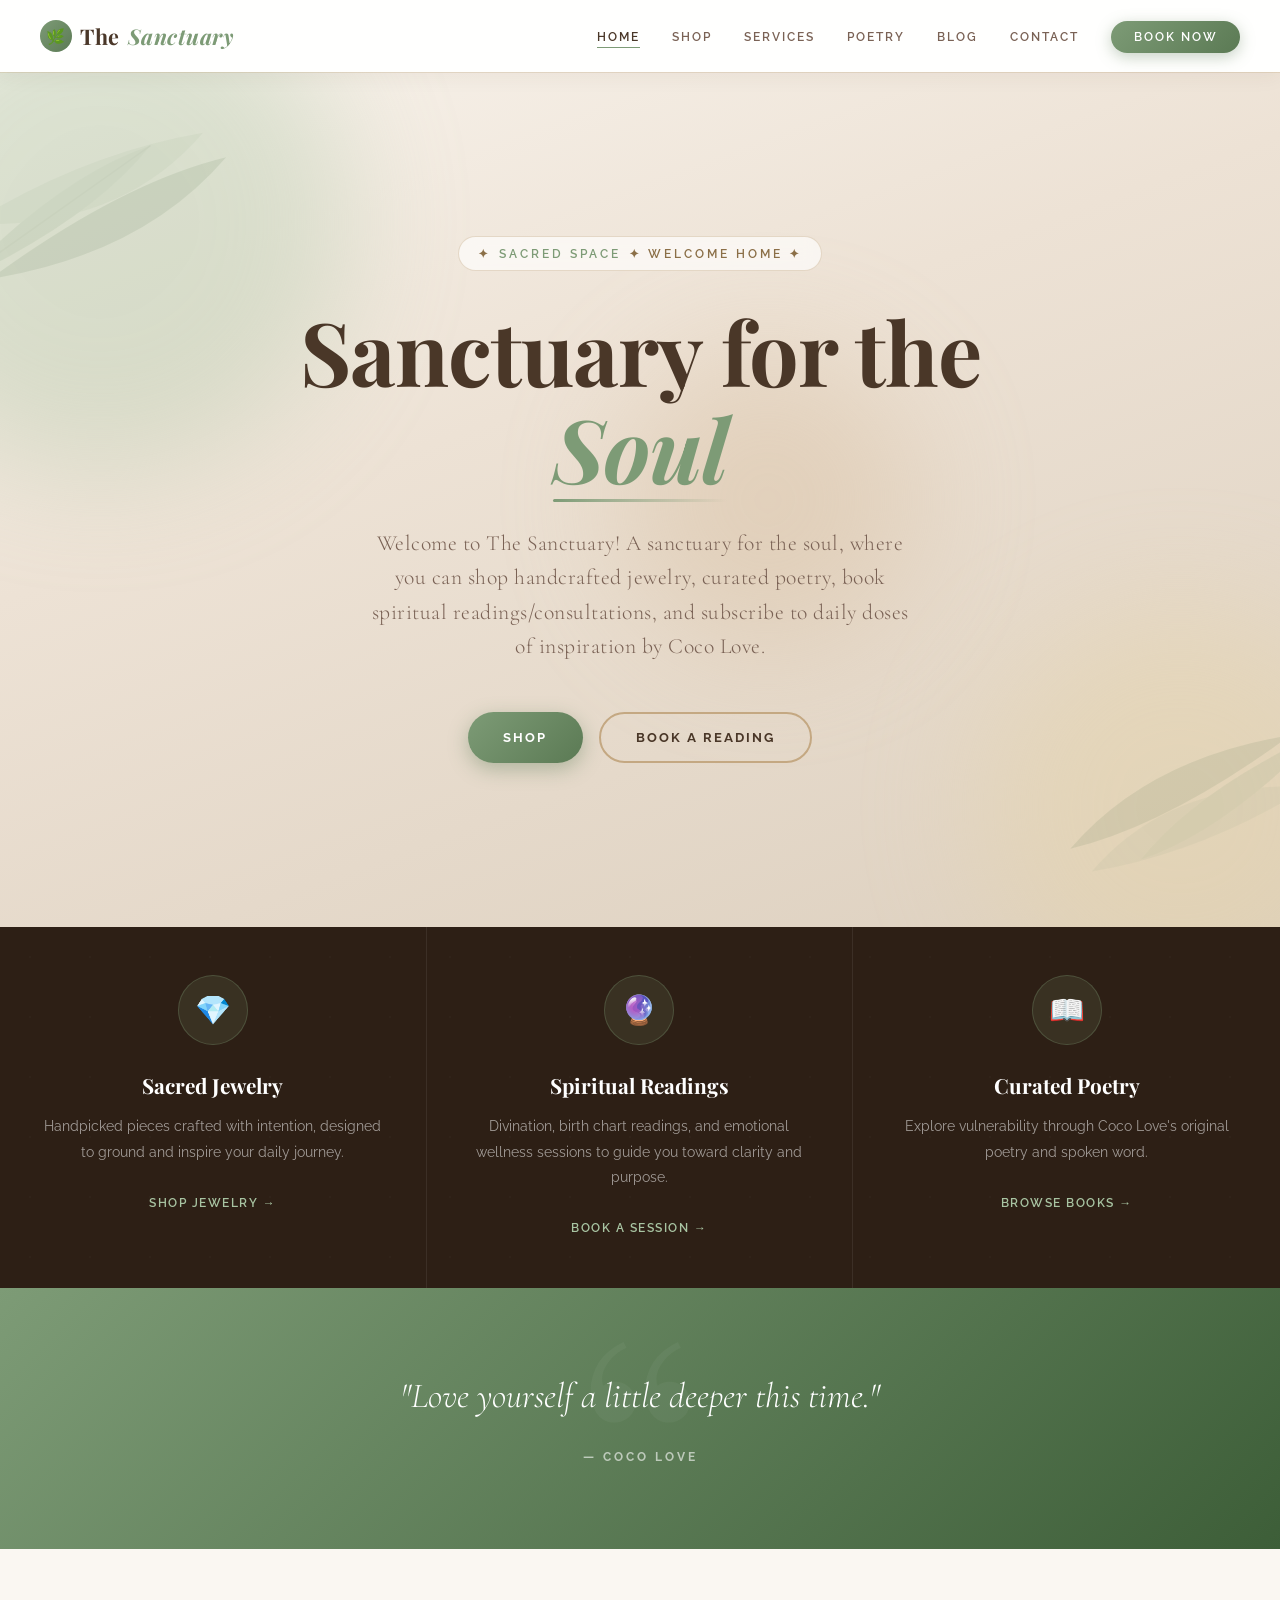
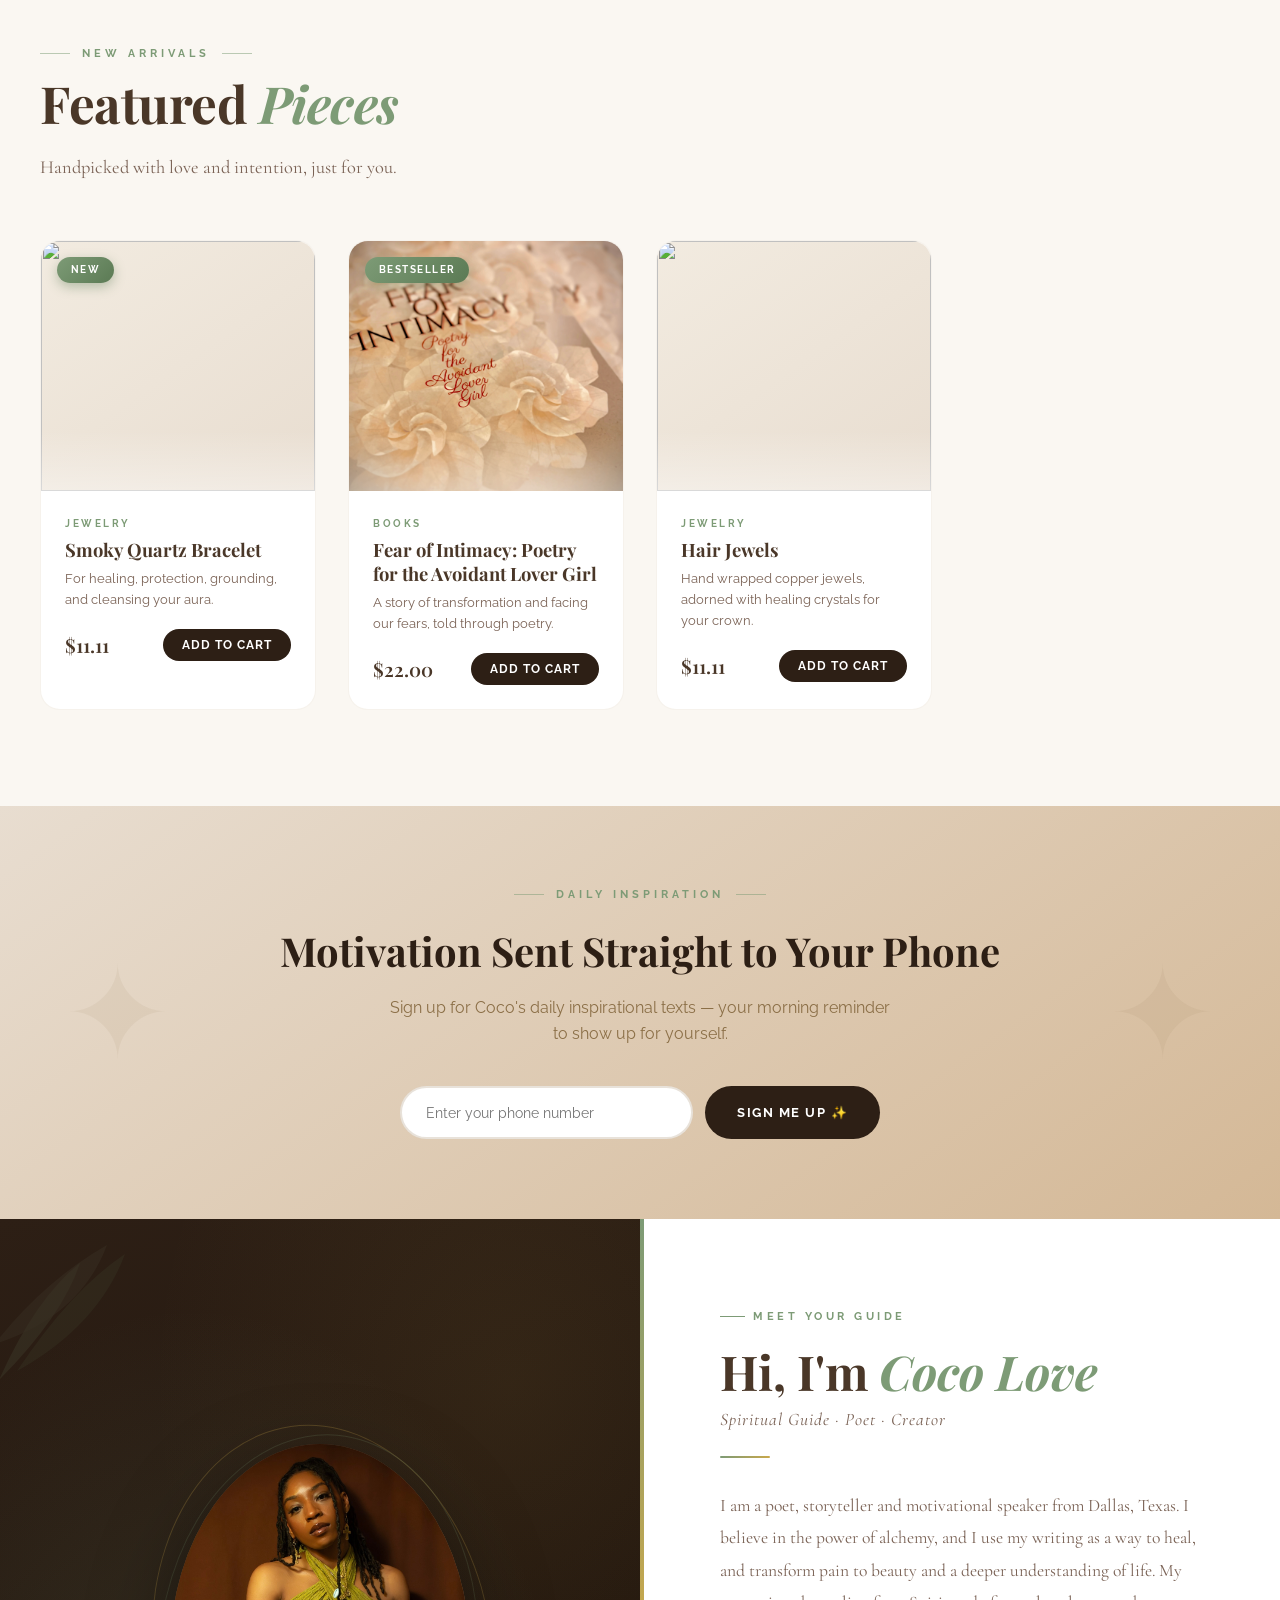
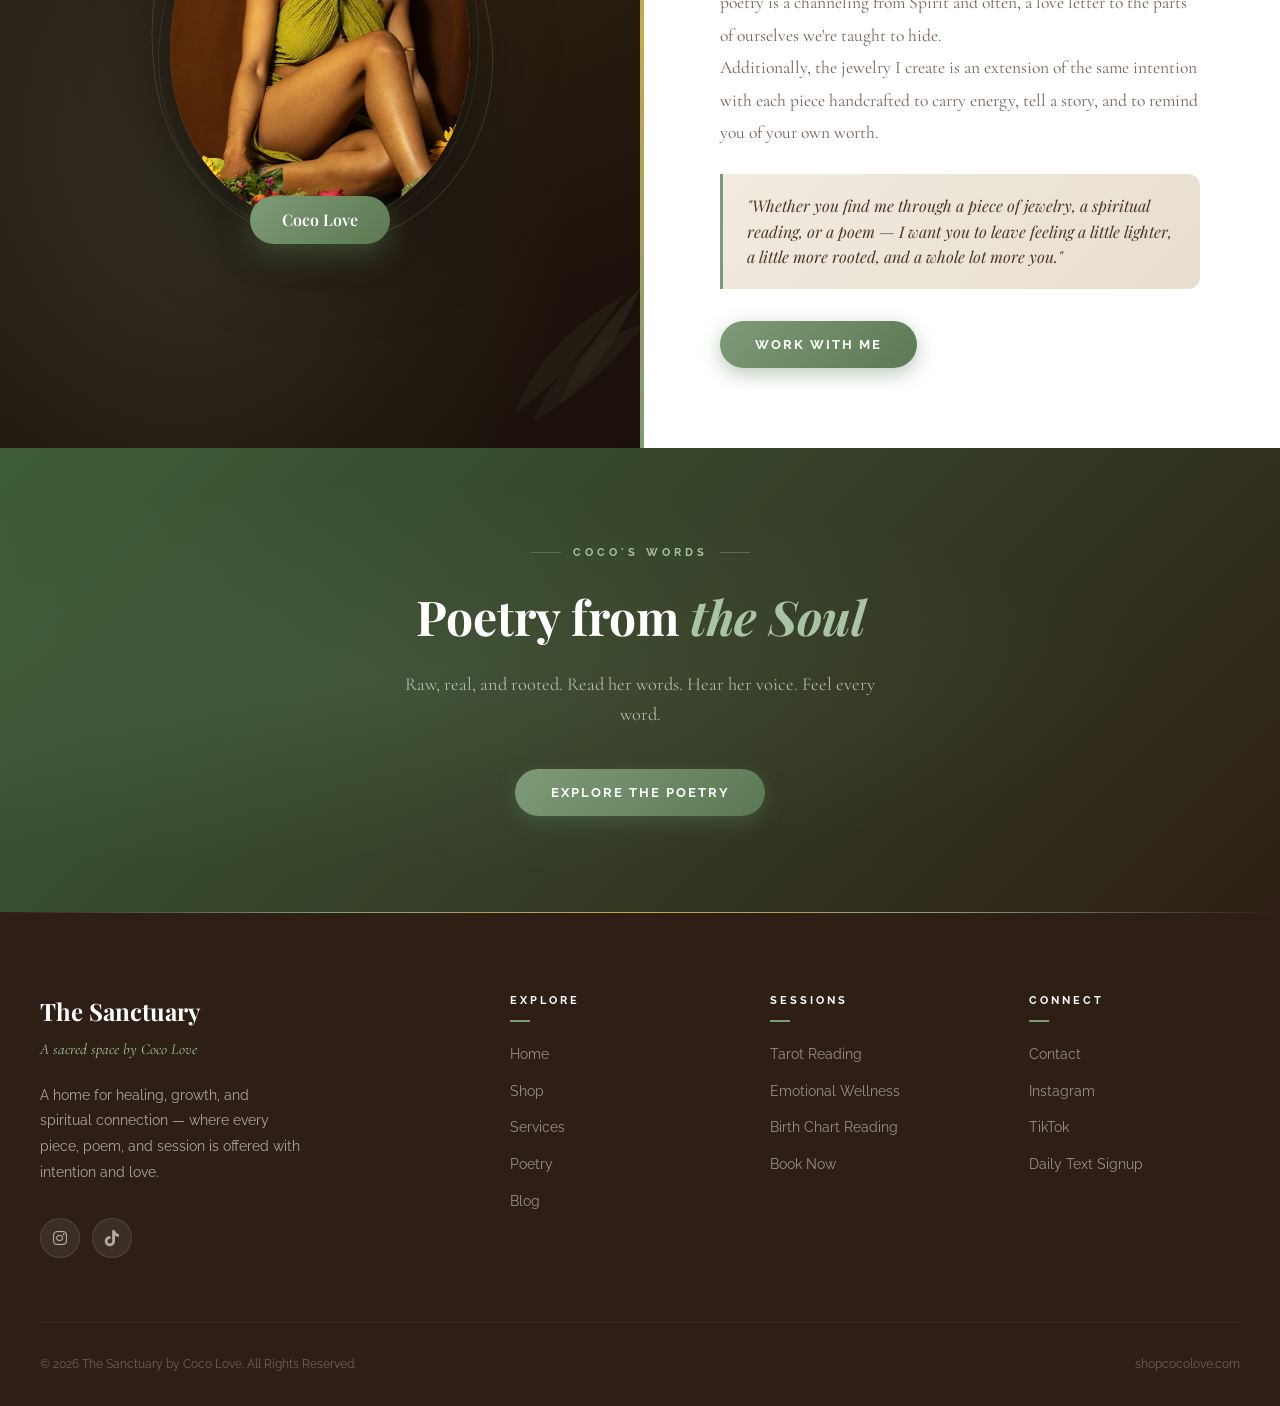
==== the-sanctuary.html @ 66b85517 "initial commit - the sanctuary website" ====
<!DOCTYPE html>
<html lang="en">
<head>
  <meta charset="UTF-8" />
  <meta name="viewport" content="width=device-width, initial-scale=1.0" />
  <meta name="description" content="The Sanctuary by Coco Love — A sacred space for spiritual connection, handcrafted jewelry, curated books, tarot readings, and emotional wellness." />
  <meta name="keywords" content="tarot readings, spiritual wellness, jewelry, birth chart, emotional wellness, poetry, motivational texts, coco love" />
  <title>The Sanctuary | Coco Love</title>
  <link href="https://fonts.googleapis.com/css2?family=Playfair+Display:ital,wght@0,400;0,600;0,700;1,400;1,600&family=Cormorant+Garamond:ital,wght@0,300;0,400;0,600;1,300;1,400&family=Raleway:wght@300;400;500;600;700&display=swap" rel="stylesheet" />
  <link rel="stylesheet" href="https://cdnjs.cloudflare.com/ajax/libs/font-awesome/6.4.0/css/all.min.css" />
  <link rel="stylesheet" href="styles.css">
</head>
<body>

<!-- ════════════════════════════════
     NAVIGATION
════════════════════════════════ -->
<nav>
  <a class="nav-logo" onclick="showPage('home')">
    <div class="nav-logo-icon">🌿</div>
    The <em>Sanctuary</em>
  </a>
  <ul class="nav-links" id="navLinks">
    <li><a onclick="showPage('home')" class="active" data-page="home">Home</a></li>
    <li><a onclick="showPage('shop')" data-page="shop">Shop</a></li>
    <li><a onclick="showPage('services')" data-page="services">Services</a></li>
    <li><a onclick="showPage('poetry')" data-page="poetry">Poetry</a></li>
    <li><a onclick="showPage('blog')" data-page="blog">Blog</a></li>
    <li><a onclick="showPage('contact')" data-page="contact">Contact</a></li>
    <li><a onclick="showPage('services')" class="nav-cta">Book Now</a></li>
  </ul>
  <div class="hamburger" onclick="toggleMenu()">
    <span></span><span></span><span></span>
  </div>
</nav>

<!-- ════════════════════════════════
     HOME PAGE
════════════════════════════════ -->
<div id="page-home" class="page active">

  <!-- Hero -->
  <section class="hero">
    <div class="hero-blob hero-blob-1"></div>
    <div class="hero-blob hero-blob-2"></div>
    <div class="hero-blob hero-blob-3"></div>

    <!-- Botanical SVG decorations -->
    <svg class="hero-botanical hero-botanical-tl" viewBox="0 0 200 200" fill="none" xmlns="http://www.w3.org/2000/svg">
      <path d="M10 190 Q50 100 100 60 Q80 120 10 190Z" fill="#7D9B76"/>
      <path d="M30 180 Q90 90 150 50 Q120 130 30 180Z" fill="#5B7A54"/>
      <path d="M5 150 Q60 80 130 40 Q100 120 5 150Z" fill="#7D9B76" opacity="0.6"/>
      <line x1="10" y1="190" x2="100" y2="60" stroke="#5B7A54" stroke-width="1"/>
    </svg>
    <svg class="hero-botanical hero-botanical-br" viewBox="0 0 200 200" fill="none" xmlns="http://www.w3.org/2000/svg">
      <path d="M10 190 Q50 100 100 60 Q80 120 10 190Z" fill="#7D9B76"/>
      <path d="M30 180 Q90 90 150 50 Q120 130 30 180Z" fill="#5B7A54"/>
      <path d="M5 150 Q60 80 130 40 Q100 120 5 150Z" fill="#7D9B76" opacity="0.6"/>
    </svg>

    <div class="hero-content">
      <div class="hero-badge">✦ <span>Sacred Space</span> ✦ Welcome Home ✦</div>
      <h1>Sanctuary for the<br><em>Soul</em></h1>
      <p class="hero-sub">Welcome to The Sanctuary! A sanctuary for the soul, where you can
        shop handcrafted jewelry, curated poetry, book spiritual readings/consultations, and 
        subscribe to daily doses of inspiration by Coco Love.</p>
      <div class="hero-buttons">
        <button class="btn-primary" onclick="showPage('shop')">Shop</button>
        <button class="btn-outline" onclick="showPage('services')">Book a Reading</button>
      </div>
    </div>
  </section>

  <!-- Feature Blocks -->
  <section class="features-section">
    <div class="three-col">
      <div class="feature-block">
        <div class="feature-block-icon">💎</div>
        <h3>Sacred Jewelry</h3>
        <p>Handpicked pieces crafted with intention, designed to ground and inspire your daily journey.</p>
        <span class="feature-link" onclick="showPage('shop')">Shop Jewelry →</span>
      </div>
      <div class="feature-block">
        <div class="feature-block-icon">🔮</div>
        <h3>Spiritual Readings</h3>
        <p>Divination, birth chart readings, and emotional wellness sessions to guide you toward clarity and purpose.</p>
        <span class="feature-link" onclick="showPage('services')">Book a Session →</span>
      </div>
      <div class="feature-block">
        <div class="feature-block-icon">📖</div>
        <h3>Curated Poetry</h3>
        <p>Explore vulnerability through Coco Love's original poetry and spoken word.</p>
        <span class="feature-link" onclick="showPage('shop')">Browse Books →</span>
      </div>
    </div>
  </section>

  <!-- Quote Banner -->
  <div class="quote-banner">
    <blockquote>"Love yourself a little deeper this time."</blockquote>
    <cite>— Coco Love</cite>
  </div>

  <!-- Featured Products -->
  <section class="section" style="background: var(--cream);">
    <div class="section-inner">
      <div class="section-eyebrow">New Arrivals</div>
      <h2 class="section-title">Featured <em>Pieces</em></h2>
      <p class="section-subtitle">Handpicked with love and intention, just for you.</p>
      <div class="product-grid">
        <div class="product-card">
          <div class="product-image"><img src="brace.jpg" style="width:100%; height:100%; object-fit:cover;" /><span class="product-badge">New</span></div>
          <div class="product-info">
            <p class="product-category">Jewelry</p>
            <h3 class="product-name">Smoky Quartz Bracelet</h3>
            <p class="product-desc"> For healing, protection, grounding, and cleansing your aura.</p>
            <div class="product-footer"><span class="product-price">$11.11</span><button class="add-to-cart" onclick="handleAddToCart(this)">Add to Cart</button></div>
          </div>
        </div>
        <div class="product-card">
      <div class="product-image"><img src="FOI.jpg" style="width:100%; height:100%; object-fit:cover;" /><span class="product-badge">Bestseller</span></div>
          <div class="product-info">
            <p class="product-category">Books</p>
            <h3 class="product-name">Fear of Intimacy: Poetry for the Avoidant Lover Girl</h3>
            <p class="product-desc">A story of transformation and facing our fears, told through poetry.</p>
            <div class="product-footer"><span class="product-price">$22.00</span><button class="add-to-cart" onclick="handleAddToCart(this)">Add to Cart</button></div>
          </div>
        </div>
        <div class="product-card">
          <div class="product-image"><img src="hair.jpg" style="width: 100%; height: 100%; object-fit:cover;" /></div>
          <div class="product-info">
            <p class="product-category">Jewelry</p>
            <h3 class="product-name">Hair Jewels</h3>
            <p class="product-desc">Hand wrapped copper jewels, adorned with healing crystals for your crown.</p>
            <div class="product-footer"><span class="product-price">$11.11</span><button class="add-to-cart" onclick="handleAddToCart(this)">Add to Cart</button></div>
          </div>
        </div>
      </div>
    </div>
  </section>

  <!-- SMS Signup -->
  <div class="sms-section">
    <div class="section-eyebrow" style="justify-content:center; margin-bottom:1rem;">Daily Inspiration</div>
    <h2>Motivation Sent Straight to Your Phone</h2>
    <p>Sign up for Coco's daily inspirational texts — your morning reminder to show up for yourself.</p>
    <form class="sms-form" onsubmit="handleSmsSignup(event)">
      <input type="tel" placeholder="Enter your phone number" required />
      <button type="submit">Sign Me Up ✨</button>
    </form>
  </div>

  <!-- BIO SECTION -->
  <div class="bio-section">
    <div class="bio-inner">

      <!-- LEFT: Photo -->
      <div class="bio-left">
        <!-- Corner botanical SVGs -->
        <svg class="bio-corner-leaf bio-corner-leaf-tl" viewBox="0 0 200 200" fill="none">
          <path d="M10 190 Q50 100 100 60 Q80 120 10 190Z" fill="#7D9B76"/>
          <path d="M30 180 Q90 90 150 50 Q120 130 30 180Z" fill="#5B7A54"/>
          <path d="M5 150 Q60 80 130 40 Q100 120 5 150Z" fill="#A8C4A2" opacity="0.5"/>
        </svg>
        <svg class="bio-corner-leaf bio-corner-leaf-br" viewBox="0 0 200 200" fill="none">
          <path d="M10 190 Q50 100 100 60 Q80 120 10 190Z" fill="#7D9B76"/>
          <path d="M30 180 Q90 90 150 50 Q120 130 30 180Z" fill="#5B7A54"/>
          <path d="M5 150 Q60 80 130 40 Q100 120 5 150Z" fill="#A8C4A2" opacity="0.5"/>
        </svg>

        <div class="bio-photo-stack">
          <div class="bio-ring"></div>
          <div class="bio-ring-2"></div>

          <div class="bio-photo-frame" id="bioPhotoFrame">
            <img id="bioPhoto" src="kelli.jpeg" alt="Coco Love" class="loaded"/>
          </div>
          <div class="bio-name-tag">Coco Love</div>
        </div>
      </div>

      <!-- RIGHT: Text -->
      <div class="bio-right">
        <div class="bio-text-inner">
          <span class="bio-eyebrow">Meet Your Guide</span>
          <h2 class="bio-name">Hi, I'm <em>Coco Love</em></h2>
          <p class="bio-title-line">Spiritual Guide · Poet · Creator</p>
          <div class="bio-divider"></div>

          <p>I am a poet, storyteller and motivational speaker from Dallas, Texas.
             I believe in the power of alchemy, and I use my writing as a way to heal, and transform pain to beauty
             and a deeper understanding of life. My poetry is a channeling from Spirit and often, a love letter 
             to the parts of ourselves we're taught to hide. <br> Additionally, the jewelry I create is an extension
             of the same intention with each piece handcrafted to carry energy, tell a story, and to remind you of 
             your own worth. 
          </p>

          <div class="bio-pull-quote">
            <p>"Whether you find me through a piece of jewelry, a spiritual reading, or a poem — I want you to leave 
              feeling a little lighter, a little more rooted, and a whole lot more you."</p>
          </div>


          <button class="btn-primary" onclick="showPage('services')">Work With Me</button>
        </div>
      </div>

    </div>
  </div>

  <!-- Poetry Teaser -->
  <div class="poetry-teaser">
    <div class="section-eyebrow" style="justify-content:center; color:var(--sage-light); margin-bottom:1rem;">
      Coco's Words
    </div>
    <h2>Poetry from <em>the Soul</em></h2>
    <p>Raw, real, and rooted. Read her words. Hear her voice. Feel every word.</p>
    <button class="btn-primary" onclick="showPage('poetry')" style="position:relative; z-index:1;">Explore the Poetry</button>
  </div>

</div><!-- end home -->

<!-- ════════════════════════════════
     SHOP PAGE
════════════════════════════════ -->
<div id="page-shop" class="page">
  <section class="section" style="padding-top: 3.5rem;">
    <div class="section-inner">
      <div class="section-eyebrow">The Collection</div>
      <h2 class="section-title">Shop <em>The Sanctuary</em></h2>
      <p class="section-subtitle">Sacred pieces and soulful reads, curated with love and intention.</p>

      <div class="shop-filters">
        <button class="filter-btn active" onclick="filterShop('all', this)">All</button>
        <button class="filter-btn" onclick="filterShop('jewelry', this)">Jewelry</button>
        <button class="filter-btn" onclick="filterShop('books', this)">Books</button>
      </div>

      <div class="product-grid" id="shopGrid">
        <div class="product-card" data-category="jewelry">
          <div class="product-image">💎<span class="product-badge">New</span></div>
          <div class="product-info"><p class="product-category">Jewelry</p><h3 class="product-name">Moonstone Healing Bracelet</h3><p class="product-desc">A calming stone for intuition and new beginnings. Sterling silver setting.</p><div class="product-footer"><span class="product-price">$38.00</span><button class="add-to-cart" onclick="handleAddToCart(this)">Add to Cart</button></div></div>
        </div>
        <div class="product-card" data-category="jewelry">
          <div class="product-image">🌿</div>
          <div class="product-info"><p class="product-category">Jewelry</p><h3 class="product-name">Sage & Amber Pendant</h3><p class="product-desc">Grounding energy wrapped in earthy, warm tones. Adjustable chain.</p><div class="product-footer"><span class="product-price">$45.00</span><button class="add-to-cart" onclick="handleAddToCart(this)">Add to Cart</button></div></div>
        </div>
        <div class="product-card" data-category="jewelry">
          <div class="product-image">🌙</div>
          <div class="product-info"><p class="product-category">Jewelry</p><h3 class="product-name">Crescent Moon Ear Cuff</h3><p class="product-desc">Channel lunar energy with this delicate gold-toned cuff.</p><div class="product-footer"><span class="product-price">$28.00</span><button class="add-to-cart" onclick="handleAddToCart(this)">Add to Cart</button></div></div>
        </div>
        <div class="product-card" data-category="jewelry">
          <div class="product-image">🪬</div>
          <div class="product-info"><p class="product-category">Jewelry</p><h3 class="product-name">Protective Eye Necklace</h3><p class="product-desc">Ward off negativity with this stunning evil eye pendant.</p><div class="product-footer"><span class="product-price">$32.00</span><button class="add-to-cart" onclick="handleAddToCart(this)">Add to Cart</button></div></div>
        </div>
        <div class="product-card" data-category="jewelry">
          <div class="product-image">🌸</div>
          <div class="product-info"><p class="product-category">Jewelry</p><h3 class="product-name">Rose Quartz Ring</h3><p class="product-desc">Open your heart to love and compassion with this soft pink gem.</p><div class="product-footer"><span class="product-price">$36.00</span><button class="add-to-cart" onclick="handleAddToCart(this)">Add to Cart</button></div></div>
        </div>
        <div class="product-card" data-category="books">
          <div class="product-image">📗<span class="product-badge">Bestseller</span></div>
          <div class="product-info"><p class="product-category">Books</p><h3 class="product-name">The Art of Inner Peace</h3><p class="product-desc">A guided journey to emotional freedom and stillness. 240 pages.</p><div class="product-footer"><span class="product-price">$22.00</span><button class="add-to-cart" onclick="handleAddToCart(this)">Add to Cart</button></div></div>
        </div>
        <div class="product-card" data-category="books">
          <div class="product-image">📙</div>
          <div class="product-info"><p class="product-category">Books</p><h3 class="product-name">Healing Through the Stars</h3><p class="product-desc">Astrology as a tool for self-discovery and emotional growth.</p><div class="product-footer"><span class="product-price">$19.00</span><button class="add-to-cart" onclick="handleAddToCart(this)">Add to Cart</button></div></div>
        </div>
        <div class="product-card" data-category="books">
          <div class="product-image">📕</div>
          <div class="product-info"><p class="product-category">Books</p><h3 class="product-name">Root & Rise Journal</h3><p class="product-desc">A guided journal for grounding, reflection, and intentional living.</p><div class="product-footer"><span class="product-price">$24.00</span><button class="add-to-cart" onclick="handleAddToCart(this)">Add to Cart</button></div></div>
        </div>
        <div class="product-card" data-category="books">
          <div class="product-image">📒</div>
          <div class="product-info"><p class="product-category">Books</p><h3 class="product-name">Sacred Feminine Rising</h3><p class="product-desc">Reclaim your power, your intuition, and your divine femininity.</p><div class="product-footer"><span class="product-price">$26.00</span><button class="add-to-cart" onclick="handleAddToCart(this)">Add to Cart</button></div></div>
        </div>
      </div>

      <div style="background:var(--light-cream); border-radius:20px; padding:2.5rem; text-align:center; margin-top:3rem; border:2px dashed rgba(196,168,130,0.4);">
        <p style="font-size:0.68rem; letter-spacing:2.5px; text-transform:uppercase; color:var(--sage); font-weight:700; margin-bottom:0.5rem;">💳 Secure Checkout</p>
        <h3 style="font-family:'Playfair Display',serif; font-size:1.3rem; color:var(--dark-brown); margin-bottom:0.5rem;">Powered by Square</h3>
        <p style="color:var(--light-text); font-size:0.85rem; max-width:420px; margin:0 auto;">Square payment processing will be embedded here. Customers can pay securely with any major card.</p>
      </div>
    </div>
  </section>
</div><!-- end shop -->

<!-- ════════════════════════════════
     SERVICES PAGE
════════════════════════════════ -->
<div id="page-services" class="page">
  <section class="section services-section">
    <div class="section-inner">
      <div class="section-eyebrow">Work With Coco</div>
      <h2 class="section-title">Services & <em>Sessions</em></h2>
      <p class="section-subtitle">Every session is a sacred space held with care, intention, and unconditional love.</p>

      <div class="services-grid">
        <div class="service-card">
          <div class="service-icon-wrap">🃏</div>
          <h3>Spiritual Reading</h3>
          <p>In this session, I create a sacred space for you to reconnect with your inner truth. 
            Using intuitive insight and Spirit, I meet you exactly where you are — offering clarity, 
            healing, and honest reflection to help guide you forward.</p>
          <p class="service-price">From $65.00</p>
          <span class="service-duration">⏱ 45 – 60 minutes</span>
          <br><button class="book-btn" onclick="openBooking()">Book This Session</button>
        </div>
        <div class="service-card">
          <div class="service-icon-wrap">💚</div>
          <h3>Emotional Wellness</h3>
          <p>A nurturing, non-judgmental space to process, heal, and reconnect with yourself. These sessions blend spiritual coaching with practical emotional support to help you feel whole again.</p>
          <p class="service-price">From $80.00</p>
          <span class="service-duration">⏱ 60 minutes</span>
          <br><button class="book-btn" onclick="openBooking()">Book This Session</button>
        </div>
        <div class="service-card">
          <div class="service-icon-wrap">⭐</div>
          <h3>Birth Chart Reading</h3>
          <p>Your birth chart is the blueprint of your soul. 
            I walk you through your natal chart to uncover your gifts, challenges, 
            and the cosmic story written for you at the very moment of your birth.</p>
          <p class="service-price">From $75.00</p>
          <span class="service-duration">⏱ 60 – 75 minutes</span>
          <br><button class="book-btn" onclick="openBooking()">Book This Session</button>
        </div>
      </div>

      <div class="booking-placeholder">
        <p style="font-size:0.68rem; letter-spacing:2.5px; text-transform:uppercase; color:var(--sage); font-weight:700; margin-bottom:0.75rem;">📅 Schedule</p>
        <h3>Book Your Session</h3>
        <p>Your booking calendar will live here. Connect Calendly, Acuity, or Square Appointments to let clients choose their date and time.</p>
        <button class="btn-primary" onclick="openBooking()">View Available Times</button>
      </div>
    </div>
  </section>
</div><!-- end services -->

<!-- ════════════════════════════════
     POETRY PAGE
════════════════════════════════ -->
<div id="page-poetry" class="page">
  <section class="section poetry-section">
    <div class="section-inner">
      <div class="section-eyebrow" style="color:var(--sage-light); --sage:var(--sage-light);">Coco's Words</div>
      <h2 class="section-title">Poetry</h2>
      <p class="section-subtitle">Words born from lived experience. Read them. Feel them. Hear Coco bring them to life.</p>

      <div class="poetry-grid">
        <div class="poem-card">
          <div class="poem-icon">🌿</div><h3>Rooted</h3>
          <p class="poem-preview">"Even trees that bend in the storm / know exactly where home is..."</p>
          <div class="poem-tags"><span class="poem-tag">Healing</span><span class="poem-tag">Strength</span></div>
          <div class="poem-actions">
            <button class="poem-btn poem-btn-read" onclick="openPoem('rooted')">📖 Read</button>
            <button class="poem-btn poem-btn-listen" onclick="openPoem('rooted', true)">🎧 Listen</button>
          </div>
        </div>
        <div class="poem-card">
          <div class="poem-icon">🌙</div><h3>Quiet Moon</h3>
          <p class="poem-preview">"She doesn't need to be seen to be powerful / the moon has always known this..."</p>
          <div class="poem-tags"><span class="poem-tag">Feminine</span><span class="poem-tag">Stillness</span></div>
          <div class="poem-actions">
            <button class="poem-btn poem-btn-read" onclick="openPoem('quietmoon')">📖 Read</button>
            <button class="poem-btn poem-btn-listen" onclick="openPoem('quietmoon', true)">🎧 Listen</button>
          </div>
        </div>
        <div class="poem-card">
          <div class="poem-icon">🔥</div><h3>Rising</h3>
          <p class="poem-preview">"I did not survive the fire to be afraid of sparks / I am the light now..."</p>
          <div class="poem-tags"><span class="poem-tag">Growth</span><span class="poem-tag">Resilience</span></div>
          <div class="poem-actions">
            <button class="poem-btn poem-btn-read" onclick="openPoem('rising')">📖 Read</button>
            <button class="poem-btn poem-btn-listen" onclick="openPoem('rising', true)">🎧 Listen</button>
          </div>
        </div>
        <div class="poem-card">
          <div class="poem-icon">💧</div><h3>Let It Flow</h3>
          <p class="poem-preview">"Grief is just love with nowhere left to go / so I let it pour..."</p>
          <div class="poem-tags"><span class="poem-tag">Grief</span><span class="poem-tag">Healing</span></div>
          <div class="poem-actions">
            <button class="poem-btn poem-btn-read" onclick="openPoem('flow')">📖 Read</button>
            <button class="poem-btn poem-btn-listen" onclick="openPoem('flow', true)">🎧 Listen</button>
          </div>
        </div>
        <div class="poem-card">
          <div class="poem-icon">🌸</div><h3>Soft & Strong</h3>
          <p class="poem-preview">"Softness is not a weakness / it is the bravest armor I have ever worn..."</p>
          <div class="poem-tags"><span class="poem-tag">Self-love</span><span class="poem-tag">Empowerment</span></div>
          <div class="poem-actions">
            <button class="poem-btn poem-btn-read" onclick="openPoem('soft')">📖 Read</button>
            <button class="poem-btn poem-btn-listen" onclick="openPoem('soft', true)">🎧 Listen</button>
          </div>
        </div>
        <div class="poem-card">
          <div class="poem-icon">⭐</div><h3>Written in Stars</h3>
          <p class="poem-preview">"Before you were a name / you were a constellation / the sky still remembers you..."</p>
          <div class="poem-tags"><span class="poem-tag">Spiritual</span><span class="poem-tag">Purpose</span></div>
          <div class="poem-actions">
            <button class="poem-btn poem-btn-read" onclick="openPoem('stars')">📖 Read</button>
            <button class="poem-btn poem-btn-listen" onclick="openPoem('stars', true)">🎧 Listen</button>
          </div>
        </div>
      </div>
    </div>
  </section>
</div><!-- end poetry -->

<!-- ════════════════════════════════
     BLOG PAGE
════════════════════════════════ -->
<div id="page-blog" class="page">
  <section class="section" style="padding-top: 3.5rem;">
    <div class="section-inner">
      <div class="section-eyebrow">Coco's Corner</div>
      <h2 class="section-title">The <em>Blog</em></h2>
      <p class="section-subtitle">Thoughts, tools, and truths for the soul in progress.</p>

      <div class="blog-grid">
        <div class="blog-card">
          <div class="blog-image blog-image-1">🌿</div>
          <div class="blog-content">
            <div class="blog-meta"><span class="blog-category">Wellness</span><span class="blog-date">April 10, 2026</span></div>
            <h3>5 Grounding Rituals to Start Your Morning With Intention</h3>
            <p>How you begin your morning sets the tone for everything that follows. These five simple practices will help you root in your body...</p>
            <a class="read-more">Read More →</a>
          </div>
        </div>
        <div class="blog-card">
          <div class="blog-image blog-image-2">🃏</div>
          <div class="blog-content">
            <div class="blog-meta"><span class="blog-category">Tarot</span><span class="blog-date">March 28, 2026</span></div>
            <h3>What Your Tarot Birth Card Reveals About Your Soul's Purpose</h3>
            <p>Most people know their sun sign, but fewer know their tarot birth card — a powerful number that reveals the core lesson your soul chose...</p>
            <a class="read-more">Read More →</a>
          </div>
        </div>
        <div class="blog-card">
          <div class="blog-image blog-image-3">⭐</div>
          <div class="blog-content">
            <div class="blog-meta"><span class="blog-category">Astrology</span><span class="blog-date">March 15, 2026</span></div>
            <h3>Understanding Your Rising Sign and Why It Changes Everything</h3>
            <p>Your rising sign is the door through which the world first enters you. Understanding it can unlock so much about how others experience your presence...</p>
            <a class="read-more">Read More →</a>
          </div>
        </div>
        <div class="blog-card">
          <div class="blog-image blog-image-4">💚</div>
          <div class="blog-content">
            <div class="blog-meta"><span class="blog-category">Healing</span><span class="blog-date">March 3, 2026</span></div>
            <h3>Why Feeling Everything Is Actually a Superpower</h3>
            <p>We've been taught that sensitivity is a liability. But what if feeling deeply is the very thing that makes you powerful?...</p>
            <a class="read-more">Read More →</a>
          </div>
        </div>
        <div class="blog-card">
          <div class="blog-image blog-image-5">🌙</div>
          <div class="blog-content">
            <div class="blog-meta"><span class="blog-category">Spirituality</span><span class="blog-date">February 20, 2026</span></div>
            <h3>Full Moon Rituals for Releasing What No Longer Serves You</h3>
            <p>The full moon is nature's permission slip to let go. Here are the rituals Coco personally uses each month to honor the cycle...</p>
            <a class="read-more">Read More →</a>
          </div>
        </div>
        <div class="blog-card">
          <div class="blog-image blog-image-6">💎</div>
          <div class="blog-content">
            <div class="blog-meta"><span class="blog-category">Crystals</span><span class="blog-date">February 8, 2026</span></div>
            <h3>The Top 7 Crystals for Emotional Healing & How to Use Them</h3>
            <p>Crystals aren't magic — they're mirrors. These seven stones carry vibrations that gently remind your nervous system of what peace feels like...</p>
            <a class="read-more">Read More →</a>
          </div>
        </div>
      </div>
    </div>
  </section>
</div><!-- end blog -->

<!-- ════════════════════════════════
     CONTACT PAGE
════════════════════════════════ -->
<div id="page-contact" class="page">
  <section class="section" style="padding-top: 3.5rem; background: var(--light-cream);">
    <div class="section-inner">
      <div class="section-eyebrow">Get in Touch</div>
      <h2 class="section-title">Let's <em>Connect</em></h2>
      <p class="section-subtitle">Have a question, a collaboration idea, or just need to feel seen? Coco's here.</p>

      <div class="contact-wrapper">
        <div class="contact-info-card">
          <h3>You're in the right place.</h3>
          <p style="margin-top:0.75rem;">Whether you're curious about a session, a product, or just need a moment — this is a safe space. Reach out anytime and expect a warm, genuine response.</p>

          <div style="margin-top: 2rem;">
            <div class="contact-detail">
              <div class="contact-detail-icon">📧</div>
              hello@thesanctuarybycoco.com
            </div>
            <div class="contact-detail">
              <div class="contact-detail-icon">📱</div>
              Daily texts — sign up on the Home page
            </div>
            <div class="contact-detail">
              <div class="contact-detail-icon">📍</div>
              shopcocolove.com
            </div>
          </div>

          <p style="font-size:0.68rem; letter-spacing:2.5px; text-transform:uppercase; color:var(--sage-light); font-weight:700; margin-top:2rem; margin-bottom:0.75rem;">Follow Along</p>
          <div class="social-links">
            <a href="https://instagram.com/cocolove" target="_blank" class="social-link" title="Instagram"><i class="fab fa-instagram"></i></a>
            <a href="https://tiktok.com/@cocolove" target="_blank" class="social-link" title="TikTok"><i class="fab fa-tiktok"></i></a>
          </div>
        </div>

        <div class="contact-form-wrap">
          <h3>Send a Message 💌</h3>
          <form onsubmit="handleContact(event)">
            <div class="form-row">
              <div class="form-group">
                <label>First Name</label>
                <input type="text" placeholder="Jasmine" required />
              </div>
              <div class="form-group">
                <label>Last Name</label>
                <input type="text" placeholder="Williams" />
              </div>
            </div>
            <div class="form-group">
              <label>Email Address</label>
              <input type="email" placeholder="your@email.com" required />
            </div>
            <div class="form-group">
              <label>Subject</label>
              <select>
                <option value="">Select a topic...</option>
                <option>General Inquiry</option>
                <option>Book a Session</option>
                <option>Shop / Order Question</option>
                <option>Collaboration</option>
                <option>Something Else</option>
              </select>
            </div>
            <div class="form-group">
              <label>Message</label>
              <textarea placeholder="Share what's on your heart..."></textarea>
            </div>
            <button type="submit" class="btn-primary" style="width:100%;">Send Message</button>
          </form>
        </div>
      </div>
    </div>
  </section>
</div><!-- end contact -->

<!-- ════════════════════════════════
     FOOTER
════════════════════════════════ -->
<footer>
  <div class="footer-inner">
    <div class="footer-grid">
      <div class="footer-brand">
        <h3>The Sanctuary</h3>
        <p class="footer-tagline">A sacred space by Coco Love</p>
        <p>A home for healing, growth, and spiritual connection — where every piece, poem, and session is offered with intention and love.</p>
        <div class="footer-social">
          <a href="https://instagram.com/cocolove" target="_blank"><i class="fab fa-instagram"></i></a>
          <a href="https://tiktok.com/@cocolove" target="_blank"><i class="fab fa-tiktok"></i></a>
        </div>
      </div>
      <div class="footer-col">
        <h4>Explore</h4>
        <ul>
          <li><a onclick="showPage('home')">Home</a></li>
          <li><a onclick="showPage('shop')">Shop</a></li>
          <li><a onclick="showPage('services')">Services</a></li>
          <li><a onclick="showPage('poetry')">Poetry</a></li>
          <li><a onclick="showPage('blog')">Blog</a></li>
        </ul>
      </div>
      <div class="footer-col">
        <h4>Sessions</h4>
        <ul>
          <li><a onclick="showPage('services')">Tarot Reading</a></li>
          <li><a onclick="showPage('services')">Emotional Wellness</a></li>
          <li><a onclick="showPage('services')">Birth Chart Reading</a></li>
          <li><a onclick="openBooking()">Book Now</a></li>
        </ul>
      </div>
      <div class="footer-col">
        <h4>Connect</h4>
        <ul>
          <li><a onclick="showPage('contact')">Contact</a></li>
          <li><a href="https://instagram.com/cocolove" target="_blank">Instagram</a></li>
          <li><a href="https://tiktok.com/@cocolove" target="_blank">TikTok</a></li>
          <li><a onclick="showPage('home')">Daily Text Signup</a></li>
        </ul>
      </div>
    </div>
    <div class="footer-bottom">
      <span>© 2026 The Sanctuary by Coco Love. All Rights Reserved.</span>
      <span>shopcocolove.com</span>
    </div>
  </div>
</footer>

<!-- ════════════════════════════════
     POEM MODAL
════════════════════════════════ -->
<div class="modal-overlay" id="poemModal" onclick="closePoemModal(event)">
  <div class="modal">
    <button class="modal-close" onclick="closePoemModalDirect()">✕</button>
    <p class="modal-tag" id="modalTag">Poetry</p>
    <h2 id="modalTitle"></h2>
    <div class="poem-text" id="modalText"></div>
    <div class="audio-player">
      <h4>🎧 Listen to Coco Read This Poem</h4>
      <div id="audioContent"></div>
    </div>
  </div>
</div>

<!-- ════════════════════════════════
     BOOKING MODAL
════════════════════════════════ -->
<div class="modal-overlay" id="bookingModal" onclick="closeBookingModal(event)">
  <div class="modal" style="text-align:center;">
    <button class="modal-close" onclick="document.getElementById('bookingModal').classList.remove('open')">✕</button>
    <p class="modal-tag">✦ Schedule Your Session</p>
    <h2>Book With Coco</h2>
    <p style="color:var(--light-text); margin:0 auto 2rem; font-size:0.9rem; max-width:380px;">Your scheduling calendar will be connected here. Once your booking platform is set up, clients can book and pay in one place.</p>
    <div style="background:var(--light-cream); border-radius:16px; padding:2rem; margin-bottom:1.5rem; border:1px dashed var(--nude);">
      <p style="font-size:0.85rem; color:var(--light-text); font-style:italic;">📅 Connect Calendly, Acuity, or Square Appointments here</p>
    </div>
    <button class="btn-outline" onclick="document.getElementById('bookingModal').classList.remove('open')">Close</button>
  </div>
</div>
 <script src="script.js"></script>
</body>
</html>
---- styles.css ----
:root {
      --cream:       #FAF7F2;
      --light-cream: #F2EBE0;
      --parchment:   #E8DDD0;
      --nude:        #D4B896;
      --tan:         #C4A882;
      --brown:       #8B6F47;
      --dark-brown:  #4A3728;
      --espresso:    #2D1F15;
      --sage:        #7D9B76;
      --sage-light:  #A8C4A2;
      --dark-sage:   #5B7A54;
      --forest:      #3D5E38;
      --white:       #FFFFFF;
      --text:        #3D2B1F;
      --light-text:  #7A6255;
      --gold:        #C9A84C;
      --gold-light:  #E8D5A3;
    }

    *, *::before, *::after { margin: 0; padding: 0; box-sizing: border-box; }

    html { scroll-behavior: smooth; }

    body {
      font-family: 'Raleway', sans-serif;
      background-color: var(--cream);
      color: var(--text);
      line-height: 1.6;
      overflow-x: hidden;
    }

    /* ════════════════════════════════════
       NAVIGATION
    ════════════════════════════════════ */
    nav {
      background: rgba(255,255,255,0.92);
      backdrop-filter: blur(12px);
      -webkit-backdrop-filter: blur(12px);
      padding: 0 2.5rem;
      position: sticky;
      top: 0;
      z-index: 1000;
      box-shadow: 0 1px 0 rgba(196,168,130,0.3), 0 4px 20px rgba(74,55,40,0.06);
      display: flex;
      align-items: center;
      justify-content: space-between;
      height: 72px;
    }

    .nav-logo {
      font-family: 'Playfair Display', serif;
      font-size: 1.35rem;
      font-weight: 700;
      color: var(--dark-brown);
      text-decoration: none;
      letter-spacing: 0.5px;
      cursor: pointer;
      display: flex;
      align-items: center;
      gap: 0.5rem;
    }

    .nav-logo-icon {
      width: 32px;
      height: 32px;
      background: linear-gradient(135deg, var(--sage), var(--dark-sage));
      border-radius: 50%;
      display: flex;
      align-items: center;
      justify-content: center;
      font-size: 0.95rem;
    }

    .nav-logo em { color: var(--sage); font-style: italic; }

    .nav-links {
      display: flex;
      list-style: none;
      gap: 2rem;
      align-items: center;
    }

    .nav-links a {
      text-decoration: none;
      color: var(--light-text);
      font-size: 0.75rem;
      font-weight: 600;
      letter-spacing: 2px;
      text-transform: uppercase;
      transition: color 0.3s;
      cursor: pointer;
      position: relative;
    }

    .nav-links a::after {
      content: '';
      position: absolute;
      bottom: -4px; left: 0;
      width: 0; height: 1.5px;
      background-color: var(--sage);
      transition: width 0.3s;
    }

    .nav-links a:hover::after, .nav-links a.active::after { width: 100%; }
    .nav-links a:hover, .nav-links a.active { color: var(--dark-brown); }

    .nav-cta {
      background: linear-gradient(135deg, var(--sage), var(--dark-sage)) !important;
      color: var(--white) !important;
      padding: 0.55rem 1.4rem;
      border-radius: 30px;
      letter-spacing: 1.5px;
      box-shadow: 0 4px 15px rgba(91,122,84,0.35);
    }

    .nav-cta::after { display: none !important; }
    .nav-cta:hover { box-shadow: 0 6px 20px rgba(91,122,84,0.5) !important; transform: translateY(-1px); }

    .hamburger { display: none; flex-direction: column; cursor: pointer; gap: 5px; }
    .hamburger span { width: 24px; height: 2px; background-color: var(--dark-brown); transition: all 0.3s; }

    /* ════════════════════════════════════
       PAGES
    ════════════════════════════════════ */
    .page { display: none; }
    .page.active { display: block; }

    /* ════════════════════════════════════
       HERO
    ════════════════════════════════════ */
    .hero {
      min-height: 95vh;
      position: relative;
      display: flex;
      align-items: center;
      justify-content: center;
      text-align: center;
      overflow: hidden;
      background: linear-gradient(160deg, #F8F3EC 0%, #EDE2D5 40%, #DDD0BF 100%);
    }

    /* Decorative bokeh blobs */
    .hero-blob {
      position: absolute;
      border-radius: 50%;
      filter: blur(60px);
      opacity: 0.35;
    }
    .hero-blob-1 { width: 500px; height: 500px; background: var(--sage-light); top: -100px; left: -150px; }
    .hero-blob-2 { width: 400px; height: 400px; background: var(--gold-light); bottom: -80px; right: -100px; }
    .hero-blob-3 { width: 300px; height: 300px; background: var(--nude); top: 50%; left: 60%; transform: translate(-50%,-50%); }

    /* Botanical SVG decoration */
    .hero-botanical {
      position: absolute;
      opacity: 0.12;
    }
    .hero-botanical-tl { top: -20px; left: -20px; width: 300px; transform: rotate(20deg); }
    .hero-botanical-br { bottom: -20px; right: -20px; width: 280px; transform: rotate(200deg); }

    .hero-content { position: relative; z-index: 2; max-width: 800px; padding: 0 1.5rem; }

    .hero-badge {
      display: inline-flex;
      align-items: center;
      gap: 0.5rem;
      background: rgba(255,255,255,0.65);
      border: 1px solid rgba(196,168,130,0.4);
      backdrop-filter: blur(8px);
      padding: 0.45rem 1.2rem;
      border-radius: 30px;
      font-size: 0.72rem;
      font-weight: 600;
      letter-spacing: 3px;
      text-transform: uppercase;
      color: var(--brown);
      margin-bottom: 2rem;
    }

    .hero-badge span { color: var(--sage); }

    .hero h1 {
      font-family: 'Playfair Display', serif;
      font-size: clamp(3rem, 7vw, 5.5rem);
      color: var(--dark-brown);
      line-height: 1.1;
      margin-bottom: 1.8rem;
      letter-spacing: -1px;
    }

    .hero h1 em {
      font-style: italic;
      color: var(--sage);
      position: relative;
    }

    .hero h1 em::after {
      content: '';
      position: absolute;
      bottom: 4px; left: 0;
      width: 100%; height: 3px;
      background: linear-gradient(90deg, var(--sage), transparent);
      border-radius: 2px;
    }

    .hero-sub {
      font-family: 'Cormorant Garamond', serif;
      font-size: clamp(1.1rem, 2.5vw, 1.35rem);
      color: var(--light-text);
      margin-bottom: 3rem;
      font-weight: 300;
      letter-spacing: 0.5px;
      max-width: 560px;
      margin-left: auto;
      margin-right: auto;
    }

    .hero-buttons { display: flex; gap: 1rem; justify-content: center; flex-wrap: wrap; }

    /* ════════════════════════════════════
       BUTTONS
    ════════════════════════════════════ */
    .btn-primary {
      background: linear-gradient(135deg, var(--sage) 0%, var(--dark-sage) 100%);
      color: var(--white);
      padding: 1rem 2.2rem;
      border: none;
      border-radius: 50px;
      font-family: 'Raleway', sans-serif;
      font-size: 0.8rem;
      font-weight: 700;
      letter-spacing: 2px;
      cursor: pointer;
      transition: all 0.3s;
      text-transform: uppercase;
      box-shadow: 0 6px 20px rgba(91,122,84,0.4);
    }

    .btn-primary:hover {
      transform: translateY(-3px);
      box-shadow: 0 10px 30px rgba(91,122,84,0.5);
    }

    .btn-outline {
      background: transparent;
      color: var(--dark-brown);
      padding: 1rem 2.2rem;
      border: 2px solid var(--tan);
      border-radius: 50px;
      font-family: 'Raleway', sans-serif;
      font-size: 0.8rem;
      font-weight: 700;
      letter-spacing: 2px;
      cursor: pointer;
      transition: all 0.3s;
      text-transform: uppercase;
    }

    .btn-outline:hover {
      background: var(--dark-brown);
      border-color: var(--dark-brown);
      color: var(--white);
      transform: translateY(-3px);
    }

    .btn-dark {
      background: var(--espresso);
      color: var(--white);
      padding: 1rem 2.2rem;
      border: none;
      border-radius: 50px;
      font-family: 'Raleway', sans-serif;
      font-size: 0.8rem;
      font-weight: 700;
      letter-spacing: 2px;
      cursor: pointer;
      transition: all 0.3s;
      text-transform: uppercase;
      box-shadow: 0 6px 20px rgba(45,31,21,0.3);
    }

    .btn-dark:hover { background: var(--dark-brown); transform: translateY(-3px); }

    /* ════════════════════════════════════
       SECTION SHARED
    ════════════════════════════════════ */
    .section { padding: 6rem 2rem; }
    .section-inner { max-width: 1200px; margin: 0 auto; }

    .section-eyebrow {
      display: flex;
      align-items: center;
      gap: 0.75rem;
      font-size: 0.68rem;
      font-weight: 700;
      letter-spacing: 4px;
      text-transform: uppercase;
      color: var(--sage);
      margin-bottom: 0.75rem;
    }

    .section-eyebrow::before, .section-eyebrow::after {
      content: '';
      flex: 0 0 30px;
      height: 1px;
      background: var(--sage);
      opacity: 0.5;
    }

    .section-title {
      font-family: 'Playfair Display', serif;
      font-size: clamp(2rem, 4.5vw, 3.2rem);
      color: var(--dark-brown);
      margin-bottom: 1.2rem;
      line-height: 1.15;
      letter-spacing: -0.5px;
    }

    .section-title em { font-style: italic; color: var(--sage); }

    .section-subtitle {
      font-family: 'Cormorant Garamond', serif;
      color: var(--light-text);
      font-size: 1.15rem;
      max-width: 520px;
      margin-bottom: 3.5rem;
      font-weight: 400;
      line-height: 1.7;
    }

    /* ════════════════════════════════════
       FEATURE BLOCKS (HOME)
    ════════════════════════════════════ */
    .features-section {
      background: var(--espresso);
      position: relative;
      overflow: hidden;
    }

    .features-section::before {
      content: '';
      position: absolute;
      inset: 0;
      background: url("data:image/svg+xml,%3Csvg width='60' height='60' viewBox='0 0 60 60' xmlns='http://www.w3.org/2000/svg'%3E%3Cg fill='none' fill-rule='evenodd'%3E%3Cg fill='%23ffffff' fill-opacity='0.02'%3E%3Ccircle cx='30' cy='30' r='1'/%3E%3C/g%3E%3C/g%3E%3C/svg%3E");
    }

    .three-col {
      display: grid;
      grid-template-columns: repeat(3, 1fr);
      gap: 0;
    }

    .feature-block {
      padding: 3rem 2.5rem;
      border-right: 1px solid rgba(255,255,255,0.07);
      text-align: center;
      position: relative;
      transition: background 0.3s;
    }

    .feature-block:last-child { border-right: none; }
    .feature-block:hover { background: rgba(255,255,255,0.03); }

    .feature-block-icon {
      width: 70px;
      height: 70px;
      background: rgba(125,155,118,0.15);
      border: 1px solid rgba(125,155,118,0.3);
      border-radius: 50%;
      display: flex;
      align-items: center;
      justify-content: center;
      font-size: 1.8rem;
      margin: 0 auto 1.5rem;
    }

    .feature-block h3 {
      font-family: 'Playfair Display', serif;
      font-size: 1.3rem;
      color: var(--white);
      margin-bottom: 0.75rem;
    }

    .feature-block p { font-size: 0.88rem; color: rgba(255,255,255,0.55); line-height: 1.8; margin-bottom: 1.5rem; }

    .feature-link {
      display: inline-flex;
      align-items: center;
      gap: 0.4rem;
      color: var(--sage-light);
      font-size: 0.75rem;
      font-weight: 600;
      letter-spacing: 1.5px;
      text-transform: uppercase;
      cursor: pointer;
      transition: gap 0.3s;
    }

    .feature-link:hover { gap: 0.7rem; }

    /* ════════════════════════════════════
       QUOTE BANNER
    ════════════════════════════════════ */
    .quote-banner {
      background: linear-gradient(135deg, var(--sage) 0%, var(--forest) 100%);
      padding: 5rem 2rem;
      text-align: center;
      position: relative;
      overflow: hidden;
    }

    .quote-banner::before {
      content: '\201C';
      position: absolute;
      top: -0.5rem; left: 50%;
      transform: translateX(-50%);
      font-family: 'Playfair Display', serif;
      font-size: 20rem;
      color: rgba(255,255,255,0.04);
      line-height: 1;
      pointer-events: none;
    }

    .quote-banner blockquote {
      font-family: 'Cormorant Garamond', serif;
      font-size: clamp(1.4rem, 3.5vw, 2.2rem);
      color: var(--white);
      font-weight: 300;
      font-style: italic;
      max-width: 750px;
      margin: 0 auto 1.2rem;
      line-height: 1.6;
      position: relative;
      z-index: 1;
    }

    .quote-banner cite {
      font-family: 'Raleway', sans-serif;
      color: rgba(255,255,255,0.6);
      font-size: 0.75rem;
      font-weight: 700;
      letter-spacing: 3px;
      text-transform: uppercase;
      font-style: normal;
    }

    /* ════════════════════════════════════
       PRODUCT CARDS
    ════════════════════════════════════ */
    .product-grid {
      display: grid;
      grid-template-columns: repeat(auto-fill, minmax(270px, 1fr));
      gap: 2rem;
    }

    .product-card {
      background: var(--white);
      border-radius: 20px;
      overflow: hidden;
      transition: transform 0.4s cubic-bezier(0.175,0.885,0.32,1.275), box-shadow 0.4s;
      cursor: pointer;
      border: 1px solid rgba(196,168,130,0.15);
    }

    .product-card:hover {
      transform: translateY(-8px) scale(1.01);
      box-shadow: 0 25px 60px rgba(74,55,40,0.15);
    }

    .product-image {
      height: 250px;
      background: linear-gradient(145deg, var(--light-cream) 0%, var(--parchment) 100%);
      display: flex;
      align-items: center;
      justify-content: center;
      font-size: 4rem;
      position: relative;
      overflow: hidden;
    }

    .product-image::after {
      content: '';
      position: absolute;
      bottom: 0; left: 0; right: 0;
      height: 60px;
      background: linear-gradient(transparent, rgba(255,255,255,0.4));
    }

    .product-badge {
      position: absolute;
      top: 1rem; left: 1rem;
      background: linear-gradient(135deg, var(--sage), var(--dark-sage));
      color: var(--white);
      padding: 0.3rem 0.85rem;
      border-radius: 30px;
      font-size: 0.65rem;
      font-weight: 700;
      letter-spacing: 1.5px;
      text-transform: uppercase;
      box-shadow: 0 4px 12px rgba(91,122,84,0.4);
    }

    .product-info { padding: 1.5rem; }

    .product-category {
      font-size: 0.65rem;
      letter-spacing: 2.5px;
      text-transform: uppercase;
      color: var(--sage);
      font-weight: 700;
      margin-bottom: 0.4rem;
    }

    .product-name {
      font-family: 'Playfair Display', serif;
      font-size: 1.15rem;
      color: var(--dark-brown);
      margin-bottom: 0.4rem;
      line-height: 1.3;
    }

    .product-desc { font-size: 0.82rem; color: var(--light-text); margin-bottom: 1.2rem; line-height: 1.6; }

    .product-footer { display: flex; align-items: center; justify-content: space-between; }

    .product-price {
      font-family: 'Playfair Display', serif;
      font-size: 1.2rem;
      font-weight: 600;
      color: var(--dark-brown);
    }

    .add-to-cart {
      background: var(--espresso);
      color: var(--white);
      border: none;
      padding: 0.55rem 1.2rem;
      border-radius: 30px;
      font-family: 'Raleway', sans-serif;
      font-size: 0.72rem;
      font-weight: 700;
      cursor: pointer;
      transition: all 0.3s;
      letter-spacing: 1px;
      text-transform: uppercase;
    }

    .add-to-cart:hover { background: var(--sage); transform: scale(1.05); }

    .shop-filters { display: flex; gap: 0.75rem; margin-bottom: 3rem; flex-wrap: wrap; }

    .filter-btn {
      padding: 0.55rem 1.4rem;
      border: 1.5px solid var(--parchment);
      background: transparent;
      border-radius: 30px;
      font-family: 'Raleway', sans-serif;
      font-size: 0.72rem;
      font-weight: 700;
      color: var(--light-text);
      cursor: pointer;
      transition: all 0.3s;
      letter-spacing: 1.5px;
      text-transform: uppercase;
    }

    .filter-btn.active, .filter-btn:hover {
      background: var(--dark-brown);
      border-color: var(--dark-brown);
      color: var(--white);
    }

    /* ════════════════════════════════════
       SMS SECTION
    ════════════════════════════════════ */
    .sms-section {
      background: linear-gradient(145deg, var(--parchment) 0%, var(--nude) 100%);
      padding: 5rem 2rem;
      text-align: center;
      position: relative;
      overflow: hidden;
    }

    .sms-section::before {
      content: '✦';
      position: absolute;
      top: 50%; left: 5%;
      transform: translateY(-50%);
      font-size: 8rem;
      color: rgba(139,111,71,0.08);
    }

    .sms-section::after {
      content: '✦';
      position: absolute;
      top: 50%; right: 5%;
      transform: translateY(-50%);
      font-size: 8rem;
      color: rgba(139,111,71,0.08);
    }

    .sms-section h2 {
      font-family: 'Playfair Display', serif;
      font-size: clamp(1.8rem, 3.5vw, 2.5rem);
      color: var(--espresso);
      margin-bottom: 0.75rem;
    }

    .sms-section p { color: var(--brown); margin-bottom: 2.5rem; font-size: 1rem; max-width: 500px; margin-left: auto; margin-right: auto; }

    .sms-form {
      display: flex;
      gap: 0.75rem;
      justify-content: center;
      max-width: 480px;
      margin: 0 auto;
      flex-wrap: wrap;
    }

    .sms-form input {
      flex: 1;
      min-width: 200px;
      padding: 1rem 1.5rem;
      border: 2px solid rgba(139,111,71,0.2);
      border-radius: 50px;
      font-family: 'Raleway', sans-serif;
      font-size: 0.9rem;
      outline: none;
      background: var(--white);
      transition: border-color 0.3s;
    }

    .sms-form input:focus { border-color: var(--sage); }

    .sms-form button {
      background: var(--espresso);
      color: var(--white);
      padding: 1rem 2rem;
      border: none;
      border-radius: 50px;
      font-family: 'Raleway', sans-serif;
      font-size: 0.8rem;
      font-weight: 700;
      cursor: pointer;
      transition: all 0.3s;
      letter-spacing: 1.5px;
      text-transform: uppercase;
    }

    .sms-form button:hover { background: var(--sage); transform: translateY(-2px); }

    /* ════════════════════════════════════
       BIO SECTION — REDESIGNED
    ════════════════════════════════════ */
    .bio-section {
      background: var(--cream);
      position: relative;
      overflow: hidden;
      padding: 0;
    }

    .bio-inner {
      display: grid;
      grid-template-columns: 1fr 1fr;
      min-height: 700px;
    }

    /* Left panel — rich dark background */
    .bio-left {
      background: linear-gradient(160deg, var(--espresso) 0%, #1a1009 100%);
      display: flex;
      align-items: center;
      justify-content: center;
      padding: 5rem 4rem;
      position: relative;
      overflow: hidden;
    }

    /* Decorative botanical in bg */
    .bio-left::before {
      content: '';
      position: absolute;
      inset: 0;
      background: radial-gradient(ellipse at 30% 70%, rgba(125,155,118,0.18) 0%, transparent 60%),
                  radial-gradient(ellipse at 80% 20%, rgba(201,168,76,0.08) 0%, transparent 50%);
    }

    .bio-corner-leaf {
      position: absolute;
      opacity: 0.1;
    }

    .bio-corner-leaf-tl { top: -10px; left: -10px; width: 180px; }
    .bio-corner-leaf-br { bottom: -10px; right: -10px; width: 180px; transform: rotate(180deg); }

    .bio-photo-stack {
      position: relative;
      z-index: 2;
    }

    /* Decorative ring behind photo */
    .bio-ring {
      width: 340px;
      height: 420px;
      border-radius: 50% 50% 50% 50% / 55% 55% 45% 45%;
      border: 1px solid rgba(201,168,76,0.25);
      position: absolute;
      top: 50%; left: 50%;
      transform: translate(-50%, -50%) rotate(-8deg);
    }

    .bio-ring-2 {
      width: 320px;
      height: 400px;
      border-radius: 50% 50% 50% 50% / 55% 55% 45% 45%;
      border: 1px solid rgba(125,155,118,0.2);
      position: absolute;
      top: 50%; left: 50%;
      transform: translate(-50%, -50%) rotate(5deg);
    }

    /* Main photo frame */
    .bio-photo-frame {
      width: 300px;
      height: 380px;
      border-radius: 50% 50% 50% 50% / 55% 55% 45% 45%;
      background: linear-gradient(160deg, #3a2a1e 0%, #6b4c33 50%, var(--nude) 100%);
      display: flex;
      flex-direction: column;
      align-items: center;
      justify-content: center;
      position: relative;
      overflow: hidden;
      box-shadow: 0 30px 80px rgba(0,0,0,0.5), inset 0 1px 0 rgba(255,255,255,0.08);
    }

    .bio-photo-frame img {
      width: 100%;
      height: 100%;
      object-fit: cover;
      display: none;
    }

    .bio-photo-frame img.loaded { display: block; }

    .bio-placeholder-inner {
      text-align: center;
      padding: 2rem;
    }

    .bio-placeholder-inner .icon { font-size: 3rem; opacity: 0.4; margin-bottom: 0.75rem; display: block; }

    .bio-placeholder-inner p {
      font-size: 0.7rem;
      font-weight: 700;
      letter-spacing: 2px;
      text-transform: uppercase;
      color: rgba(255,255,255,0.3);
    }

    /* Floating name tag on photo */
    .bio-name-tag {
      position: absolute;
      bottom: -20px;
      left: 50%;
      transform: translateX(-50%);
      background: linear-gradient(135deg, var(--sage), var(--dark-sage));
      color: var(--white);
      padding: 0.7rem 2rem;
      border-radius: 30px;
      font-family: 'Playfair Display', serif;
      font-size: 1rem;
      font-weight: 600;
      white-space: nowrap;
      box-shadow: 0 10px 30px rgba(91,122,84,0.5);
      z-index: 10;
    }

    /* Floating badge */
    .bio-float-badge {
      position: absolute;
      top: 20px; right: -30px;
      background: linear-gradient(135deg, var(--gold), #a87c2a);
      color: var(--white);
      width: 80px; height: 80px;
      border-radius: 50%;
      display: flex;
      flex-direction: column;
      align-items: center;
      justify-content: center;
      font-size: 0.55rem;
      font-weight: 700;
      letter-spacing: 1px;
      text-transform: uppercase;
      text-align: center;
      box-shadow: 0 8px 25px rgba(201,168,76,0.4);
      line-height: 1.4;
      z-index: 10;
    }

    /* Right panel — text */
    .bio-right {
      display: flex;
      align-items: center;
      padding: 5rem 4rem 5rem 5rem;
      background: var(--white);
      position: relative;
    }

    .bio-right::before {
      content: '';
      position: absolute;
      top: 0; left: 0;
      width: 4px; height: 100%;
      background: linear-gradient(180deg, var(--sage), var(--gold), var(--sage));
    }

    .bio-text-inner { max-width: 480px; }

    .bio-eyebrow {
      display: inline-flex;
      align-items: center;
      gap: 0.5rem;
      font-size: 0.68rem;
      font-weight: 700;
      letter-spacing: 3.5px;
      text-transform: uppercase;
      color: var(--sage);
      margin-bottom: 1.2rem;
    }

    .bio-eyebrow::before {
      content: '';
      width: 25px; height: 1px;
      background: var(--sage);
    }

    .bio-name {
      font-family: 'Playfair Display', serif;
      font-size: clamp(2rem, 4vw, 3rem);
      color: var(--dark-brown);
      line-height: 1.1;
      margin-bottom: 0.4rem;
    }

    .bio-name em { font-style: italic; color: var(--sage); }

    .bio-title-line {
      font-family: 'Cormorant Garamond', serif;
      font-size: 1.05rem;
      font-style: italic;
      color: var(--tan);
      letter-spacing: 1px;
      margin-bottom: 2rem;
    }

    .bio-divider {
      width: 50px; height: 2px;
      background: linear-gradient(90deg, var(--sage), var(--gold));
      border-radius: 2px;
      margin-bottom: 2rem;
    }

    .bio-text-inner p {
      font-family: 'Cormorant Garamond', serif;
      color: var(--light-text);
      font-size: 1.1rem;
      line-height: 1.85;
      margin-bottom: 1.2rem;
      font-weight: 400;
    }

    /* Pull quote */
    .bio-pull-quote {
      background: linear-gradient(135deg, var(--light-cream), var(--parchment));
      border-left: 3px solid var(--sage);
      border-radius: 0 12px 12px 0;
      padding: 1.2rem 1.5rem;
      margin: 1.5rem 0 2rem;
    }

    .bio-pull-quote p {
      font-family: 'Playfair Display', serif !important;
      font-style: italic !important;
      color: var(--dark-brown) !important;
      font-size: 1rem !important;
      margin: 0 !important;
      line-height: 1.6 !important;
    }

    .bio-stats {
      display: flex;
      gap: 0;
      margin-bottom: 2.5rem;
    }

    .bio-stat-item {
      flex: 1;
      text-align: center;
      padding: 1.2rem 1rem;
      border-right: 1px solid var(--light-cream);
      position: relative;
    }

    .bio-stat-item:first-child { padding-left: 0; text-align: left; }
    .bio-stat-item:last-child { border-right: none; }

    .bio-stat-num {
      font-family: 'Playfair Display', serif;
      font-size: 2rem;
      color: var(--dark-brown);
      font-weight: 700;
      display: block;
      line-height: 1;
      margin-bottom: 0.3rem;
    }

    .bio-stat-label {
      font-size: 0.65rem;
      letter-spacing: 1.5px;
      text-transform: uppercase;
      color: var(--sage);
      font-weight: 700;
    }

    /* ════════════════════════════════════
       SERVICES
    ════════════════════════════════════ */
    .services-section { background: var(--light-cream); }

    .services-grid {
      display: grid;
      grid-template-columns: repeat(auto-fill, minmax(310px, 1fr));
      gap: 2rem;
    }

    .service-card {
      background: var(--white);
      border-radius: 24px;
      padding: 3rem 2.5rem;
      text-align: center;
      transition: transform 0.4s cubic-bezier(0.175,0.885,0.32,1.275), box-shadow 0.4s;
      border: 1px solid rgba(196,168,130,0.15);
      position: relative;
      overflow: hidden;
    }

    .service-card::before {
      content: '';
      position: absolute;
      top: 0; left: 0; right: 0;
      height: 3px;
      background: linear-gradient(90deg, var(--sage), var(--gold), var(--sage));
      opacity: 0;
      transition: opacity 0.3s;
    }

    .service-card:hover { transform: translateY(-8px); box-shadow: 0 25px 60px rgba(74,55,40,0.12); }
    .service-card:hover::before { opacity: 1; }

    .service-icon-wrap {
      width: 80px; height: 80px;
      background: linear-gradient(135deg, var(--light-cream), var(--parchment));
      border-radius: 50%;
      display: flex;
      align-items: center;
      justify-content: center;
      font-size: 2.2rem;
      margin: 0 auto 1.5rem;
      border: 1px solid rgba(196,168,130,0.3);
    }

    .service-card h3 {
      font-family: 'Playfair Display', serif;
      font-size: 1.4rem;
      color: var(--dark-brown);
      margin-bottom: 0.75rem;
    }

    .service-card p { font-size: 0.88rem; color: var(--light-text); margin-bottom: 1.5rem; line-height: 1.8; }

    .service-price {
      font-family: 'Playfair Display', serif;
      font-size: 1.5rem;
      font-weight: 600;
      color: var(--dark-brown);
      margin-bottom: 0.25rem;
    }

    .service-duration {
      display: inline-block;
      font-size: 0.72rem;
      color: var(--white);
      background: var(--sage);
      padding: 0.25rem 0.9rem;
      border-radius: 20px;
      letter-spacing: 1px;
      text-transform: uppercase;
      font-weight: 600;
      margin-bottom: 1.5rem;
    }

    .book-btn {
      background: var(--espresso);
      color: var(--white);
      border: none;
      padding: 0.85rem 2rem;
      border-radius: 50px;
      font-family: 'Raleway', sans-serif;
      font-size: 0.75rem;
      font-weight: 700;
      cursor: pointer;
      transition: all 0.3s;
      letter-spacing: 2px;
      text-transform: uppercase;
    }

    .book-btn:hover { background: var(--sage); transform: translateY(-2px); }

    /* ════════════════════════════════════
       BLOG
    ════════════════════════════════════ */
    .blog-grid {
      display: grid;
      grid-template-columns: repeat(auto-fill, minmax(320px, 1fr));
      gap: 2rem;
    }

    .blog-card {
      background: var(--white);
      border-radius: 20px;
      overflow: hidden;
      transition: transform 0.4s cubic-bezier(0.175,0.885,0.32,1.275), box-shadow 0.4s;
      cursor: pointer;
      border: 1px solid rgba(196,168,130,0.12);
    }

    .blog-card:hover { transform: translateY(-8px); box-shadow: 0 25px 60px rgba(74,55,40,0.14); }

    .blog-image {
      height: 200px;
      display: flex;
      align-items: center;
      justify-content: center;
      font-size: 3rem;
      position: relative;
      overflow: hidden;
    }

    .blog-image-1 { background: linear-gradient(135deg, #8fad88 0%, #5B7A54 100%); }
    .blog-image-2 { background: linear-gradient(135deg, #6b4c80 0%, #3d2b50 100%); }
    .blog-image-3 { background: linear-gradient(135deg, #4a6fa0 0%, #2b3e5e 100%); }
    .blog-image-4 { background: linear-gradient(135deg, var(--sage) 0%, var(--forest) 100%); }
    .blog-image-5 { background: linear-gradient(135deg, #2b3e5e 0%, #1a2540 100%); }
    .blog-image-6 { background: linear-gradient(135deg, #8B6F47 0%, #4A3728 100%); }

    .blog-content { padding: 1.75rem; }

    .blog-meta { display: flex; gap: 1rem; margin-bottom: 0.75rem; align-items: center; }

    .blog-category {
      font-size: 0.65rem;
      letter-spacing: 2.5px;
      text-transform: uppercase;
      color: var(--sage);
      font-weight: 700;
    }

    .blog-date { font-size: 0.72rem; color: var(--light-text); }

    .blog-card h3 {
      font-family: 'Playfair Display', serif;
      font-size: 1.2rem;
      color: var(--dark-brown);
      margin-bottom: 0.75rem;
      line-height: 1.4;
    }

    .blog-card p { font-size: 0.85rem; color: var(--light-text); line-height: 1.75; }

    .read-more {
      display: inline-flex;
      align-items: center;
      gap: 0.4rem;
      margin-top: 1.2rem;
      color: var(--sage);
      font-size: 0.75rem;
      font-weight: 700;
      letter-spacing: 1.5px;
      text-transform: uppercase;
      transition: gap 0.3s;
    }

    .read-more:hover { gap: 0.7rem; }

    /* ════════════════════════════════════
       POETRY
    ════════════════════════════════════ */
    .poetry-section { background: var(--espresso); }

    .poetry-section .section-title { color: var(--white); }
    .poetry-section .section-eyebrow { color: var(--sage-light); }
    .poetry-section .section-eyebrow::before,
    .poetry-section .section-eyebrow::after { background: var(--sage-light); }
    .poetry-section .section-subtitle { color: rgba(255,255,255,0.55); }

    .poetry-grid {
      display: grid;
      grid-template-columns: repeat(auto-fill, minmax(280px, 1fr));
      gap: 1.5rem;
    }

    .poem-card {
      background: rgba(255,255,255,0.05);
      border: 1px solid rgba(255,255,255,0.08);
      border-radius: 20px;
      padding: 2rem;
      cursor: pointer;
      transition: all 0.4s;
      backdrop-filter: blur(4px);
    }

    .poem-card:hover {
      background: rgba(255,255,255,0.08);
      border-color: rgba(125,155,118,0.4);
      transform: translateY(-5px);
      box-shadow: 0 20px 50px rgba(0,0,0,0.3);
    }

    .poem-icon { font-size: 1.8rem; margin-bottom: 1rem; }

    .poem-card h3 {
      font-family: 'Playfair Display', serif;
      font-size: 1.2rem;
      color: var(--white);
      margin-bottom: 0.5rem;
    }

    .poem-preview {
      font-family: 'Cormorant Garamond', serif;
      font-size: 0.95rem;
      color: rgba(255,255,255,0.5);
      font-style: italic;
      line-height: 1.7;
      margin-bottom: 1.2rem;
    }

    .poem-tags { display: flex; gap: 0.5rem; flex-wrap: wrap; margin-bottom: 1.2rem; }

    .poem-tag {
      background: rgba(125,155,118,0.15);
      border: 1px solid rgba(125,155,118,0.25);
      color: var(--sage-light);
      padding: 0.25rem 0.75rem;
      border-radius: 20px;
      font-size: 0.65rem;
      font-weight: 600;
      letter-spacing: 0.5px;
      text-transform: uppercase;
    }

    .poem-actions { display: flex; gap: 0.75rem; }

    .poem-btn {
      display: flex;
      align-items: center;
      gap: 0.4rem;
      padding: 0.55rem 1.1rem;
      border-radius: 25px;
      font-family: 'Raleway', sans-serif;
      font-size: 0.72rem;
      font-weight: 700;
      cursor: pointer;
      transition: all 0.3s;
      border: none;
      letter-spacing: 0.5px;
    }

    .poem-btn-read { background: rgba(255,255,255,0.1); color: rgba(255,255,255,0.8); }
    .poem-btn-read:hover { background: rgba(255,255,255,0.18); color: var(--white); }
    .poem-btn-listen { background: var(--sage); color: var(--white); }
    .poem-btn-listen:hover { background: var(--dark-sage); transform: scale(1.05); }

    /* ════════════════════════════════════
       CONTACT
    ════════════════════════════════════ */
    .contact-wrapper {
      display: grid;
      grid-template-columns: 1fr 1.4fr;
      gap: 5rem;
      align-items: start;
    }

    .contact-info-card {
      background: var(--espresso);
      border-radius: 24px;
      padding: 3rem;
      position: relative;
      overflow: hidden;
    }

    .contact-info-card::before {
      content: '';
      position: absolute;
      top: 0; left: 0; right: 0;
      height: 3px;
      background: linear-gradient(90deg, var(--sage), var(--gold));
    }

    .contact-info-card h3 {
      font-family: 'Playfair Display', serif;
      font-size: 1.5rem;
      color: var(--white);
      margin-bottom: 0.5rem;
    }

    .contact-info-card p { color: rgba(255,255,255,0.6); line-height: 1.8; margin-bottom: 0.75rem; font-size: 0.9rem; }

    .contact-detail {
      display: flex;
      align-items: center;
      gap: 0.75rem;
      color: rgba(255,255,255,0.7);
      font-size: 0.88rem;
      margin-bottom: 0.75rem;
    }

    .contact-detail-icon {
      width: 36px; height: 36px;
      background: rgba(125,155,118,0.2);
      border-radius: 50%;
      display: flex;
      align-items: center;
      justify-content: center;
      flex-shrink: 0;
      font-size: 0.9rem;
    }

    .social-links { display: flex; gap: 0.75rem; margin-top: 2rem; }

    .social-link {
      width: 44px; height: 44px;
      border-radius: 50%;
      background: rgba(255,255,255,0.08);
      border: 1px solid rgba(255,255,255,0.1);
      display: flex;
      align-items: center;
      justify-content: center;
      color: rgba(255,255,255,0.6);
      font-size: 1rem;
      text-decoration: none;
      transition: all 0.3s;
    }

    .social-link:hover { background: var(--sage); color: var(--white); border-color: var(--sage); transform: translateY(-3px); }

    .contact-form-wrap {
      background: var(--white);
      border-radius: 24px;
      padding: 3rem;
      border: 1px solid rgba(196,168,130,0.15);
      box-shadow: 0 20px 60px rgba(74,55,40,0.08);
    }

    .contact-form-wrap h3 {
      font-family: 'Playfair Display', serif;
      font-size: 1.5rem;
      color: var(--dark-brown);
      margin-bottom: 2rem;
    }

    .form-row { display: grid; grid-template-columns: 1fr 1fr; gap: 1rem; }

    .form-group { margin-bottom: 1.25rem; }

    .form-group label {
      display: block;
      font-size: 0.68rem;
      font-weight: 700;
      letter-spacing: 2px;
      text-transform: uppercase;
      color: var(--brown);
      margin-bottom: 0.5rem;
    }

    .form-group input, .form-group textarea, .form-group select {
      width: 100%;
      padding: 0.9rem 1.2rem;
      border: 1.5px solid var(--parchment);
      border-radius: 12px;
      font-family: 'Raleway', sans-serif;
      font-size: 0.9rem;
      color: var(--text);
      background: var(--cream);
      outline: none;
      transition: all 0.3s;
    }

    .form-group input:focus, .form-group textarea:focus, .form-group select:focus {
      border-color: var(--sage);
      background: var(--white);
      box-shadow: 0 0 0 3px rgba(125,155,118,0.1);
    }

    .form-group textarea { resize: vertical; min-height: 120px; }

    /* ════════════════════════════════════
       POETRY TEASER (home)
    ════════════════════════════════════ */
    .poetry-teaser {
      background: linear-gradient(135deg, var(--forest) 0%, var(--espresso) 100%);
      padding: 6rem 2rem;
      text-align: center;
      position: relative;
      overflow: hidden;
    }

    .poetry-teaser::before {
      content: '';
      position: absolute;
      inset: 0;
      background: radial-gradient(ellipse at 30% 50%, rgba(125,155,118,0.15) 0%, transparent 60%);
    }

    .poetry-teaser h2 {
      font-family: 'Playfair Display', serif;
      font-size: clamp(2rem, 4vw, 3rem);
      color: var(--white);
      margin-bottom: 1rem;
      position: relative;
      z-index: 1;
    }

    .poetry-teaser h2 em { font-style: italic; color: var(--sage-light); }

    .poetry-teaser p {
      font-family: 'Cormorant Garamond', serif;
      color: rgba(255,255,255,0.6);
      font-size: 1.15rem;
      max-width: 480px;
      margin: 0 auto 2.5rem;
      position: relative;
      z-index: 1;
    }

    /* ════════════════════════════════════
       FOOTER
    ════════════════════════════════════ */
    footer {
      background: var(--espresso);
      color: rgba(255,255,255,0.6);
      padding: 5rem 2rem 2rem;
      position: relative;
      overflow: hidden;
    }

    footer::before {
      content: '';
      position: absolute;
      top: 0; left: 0; right: 0;
      height: 1px;
      background: linear-gradient(90deg, transparent, var(--sage), var(--gold), var(--sage), transparent);
    }

    .footer-inner { max-width: 1200px; margin: 0 auto; }

    .footer-grid {
      display: grid;
      grid-template-columns: 2fr 1fr 1fr 1fr;
      gap: 3rem;
      margin-bottom: 4rem;
    }

    .footer-brand h3 {
      font-family: 'Playfair Display', serif;
      font-size: 1.5rem;
      color: var(--white);
      margin-bottom: 0.25rem;
    }

    .footer-brand .footer-tagline {
      font-family: 'Cormorant Garamond', serif;
      font-style: italic;
      font-size: 0.95rem;
      color: var(--sage-light);
      margin-bottom: 1.2rem;
    }

    .footer-brand p { font-size: 0.85rem; line-height: 1.9; margin-bottom: 2rem; max-width: 260px; }

    .footer-social { display: flex; gap: 0.75rem; }

    .footer-social a {
      width: 40px; height: 40px;
      border-radius: 50%;
      background: rgba(255,255,255,0.07);
      border: 1px solid rgba(255,255,255,0.1);
      display: flex;
      align-items: center;
      justify-content: center;
      color: rgba(255,255,255,0.6);
      font-size: 1rem;
      text-decoration: none;
      transition: all 0.3s;
    }

    .footer-social a:hover { background: var(--sage); color: var(--white); border-color: var(--sage); transform: translateY(-3px); }

    .footer-col h4 {
      font-size: 0.68rem;
      letter-spacing: 3px;
      text-transform: uppercase;
      color: var(--white);
      font-weight: 700;
      margin-bottom: 1.2rem;
      position: relative;
      padding-bottom: 0.75rem;
    }

    .footer-col h4::after {
      content: '';
      position: absolute;
      bottom: 0; left: 0;
      width: 20px; height: 1.5px;
      background: var(--sage);
    }

    .footer-col ul { list-style: none; }
    .footer-col ul li { margin-bottom: 0.7rem; }

    .footer-col ul li a {
      color: rgba(255,255,255,0.5);
      text-decoration: none;
      font-size: 0.85rem;
      transition: color 0.3s;
      cursor: pointer;
    }

    .footer-col ul li a:hover { color: var(--sage-light); }

    .footer-bottom {
      border-top: 1px solid rgba(255,255,255,0.06);
      padding-top: 2rem;
      display: flex;
      align-items: center;
      justify-content: space-between;
      font-size: 0.75rem;
      color: rgba(255,255,255,0.3);
      flex-wrap: wrap;
      gap: 1rem;
    }

    /* ════════════════════════════════════
       MODAL
    ════════════════════════════════════ */
    .modal-overlay {
      display: none;
      position: fixed;
      inset: 0;
      background: rgba(45,31,21,0.7);
      z-index: 2000;
      align-items: center;
      justify-content: center;
      padding: 1rem;
      backdrop-filter: blur(8px);
    }

    .modal-overlay.open { display: flex; }

    .modal {
      background: var(--cream);
      border-radius: 28px;
      padding: 3rem;
      max-width: 600px;
      width: 100%;
      max-height: 88vh;
      overflow-y: auto;
      position: relative;
      box-shadow: 0 40px 100px rgba(0,0,0,0.3);
    }

    .modal::before {
      content: '';
      position: absolute;
      top: 0; left: 0; right: 0;
      height: 3px;
      border-radius: 28px 28px 0 0;
      background: linear-gradient(90deg, var(--sage), var(--gold), var(--sage));
    }

    .modal-close {
      position: absolute;
      top: 1.5rem; right: 1.5rem;
      background: var(--light-cream);
      border: none;
      width: 36px; height: 36px;
      border-radius: 50%;
      font-size: 1rem;
      cursor: pointer;
      color: var(--light-text);
      transition: all 0.3s;
      display: flex;
      align-items: center;
      justify-content: center;
    }

    .modal-close:hover { background: var(--dark-brown); color: var(--white); }

    .modal-tag {
      font-size: 0.68rem;
      letter-spacing: 3px;
      text-transform: uppercase;
      color: var(--sage);
      font-weight: 700;
      margin-bottom: 0.5rem;
    }

    .modal h2 {
      font-family: 'Playfair Display', serif;
      font-size: 2rem;
      color: var(--dark-brown);
      margin-bottom: 1.75rem;
    }

    .poem-text {
      font-family: 'Cormorant Garamond', serif;
      font-size: 1.15rem;
      line-height: 2.1;
      color: var(--text);
      white-space: pre-line;
      font-style: italic;
      margin-bottom: 2rem;
    }

    .audio-player {
      background: var(--espresso);
      border-radius: 16px;
      padding: 1.5rem 2rem;
    }

    .audio-player h4 {
      font-size: 0.68rem;
      letter-spacing: 2px;
      text-transform: uppercase;
      color: var(--sage-light);
      font-weight: 700;
      margin-bottom: 0.75rem;
    }

    .audio-placeholder { font-family: 'Cormorant Garamond', serif; font-size: 0.95rem; color: rgba(255,255,255,0.4); font-style: italic; }

    /* ════════════════════════════════════
       BOOKING PLACEHOLDER SECTION
    ════════════════════════════════════ */
    .booking-placeholder {
      background: var(--white);
      border-radius: 24px;
      padding: 3.5rem;
      text-align: center;
      margin-top: 3rem;
      border: 2px dashed rgba(196,168,130,0.4);
      position: relative;
    }

    .booking-placeholder h3 {
      font-family: 'Playfair Display', serif;
      font-size: 1.5rem;
      color: var(--dark-brown);
      margin-bottom: 0.5rem;
    }

    .booking-placeholder p { color: var(--light-text); max-width: 450px; margin: 0 auto 1.5rem; font-size: 0.9rem; }

    /* ════════════════════════════════════
       ANIMATIONS
    ════════════════════════════════════ */
    .fade-in { opacity: 0; transform: translateY(24px); transition: opacity 0.7s ease, transform 0.7s ease; }
    .fade-in.visible { opacity: 1; transform: translateY(0); }

    /* ════════════════════════════════════
       RESPONSIVE
    ════════════════════════════════════ */
    @media (max-width: 1024px) {
      .bio-inner { grid-template-columns: 1fr; }
      .bio-left { padding: 4rem 2rem 5rem; min-height: 500px; }
      .bio-right { padding: 4rem 2.5rem; }
      .bio-right::before { display: none; }
      .contact-wrapper { grid-template-columns: 1fr; gap: 2rem; }
    }

    @media (max-width: 900px) {
      .nav-links {
        display: none;
        position: absolute;
        top: 72px; left: 0; right: 0;
        background: var(--white);
        flex-direction: column;
        padding: 1.5rem 2rem;
        box-shadow: 0 15px 30px rgba(74,55,40,0.1);
        gap: 1.2rem;
      }
      .nav-links.open { display: flex; }
      .hamburger { display: flex; }
      .three-col { grid-template-columns: 1fr; }
      .feature-block { border-right: none; border-bottom: 1px solid rgba(255,255,255,0.07); }
      .feature-block:last-child { border-bottom: none; }
      .footer-grid { grid-template-columns: 1fr 1fr; }
      .form-row { grid-template-columns: 1fr; }
    }

    @media (max-width: 600px) {
      .footer-grid { grid-template-columns: 1fr; gap: 2rem; }
      .section { padding: 4rem 1.25rem; }
      .bio-float-badge { display: none; }
      .footer-bottom { flex-direction: column; text-align: center; }
    }
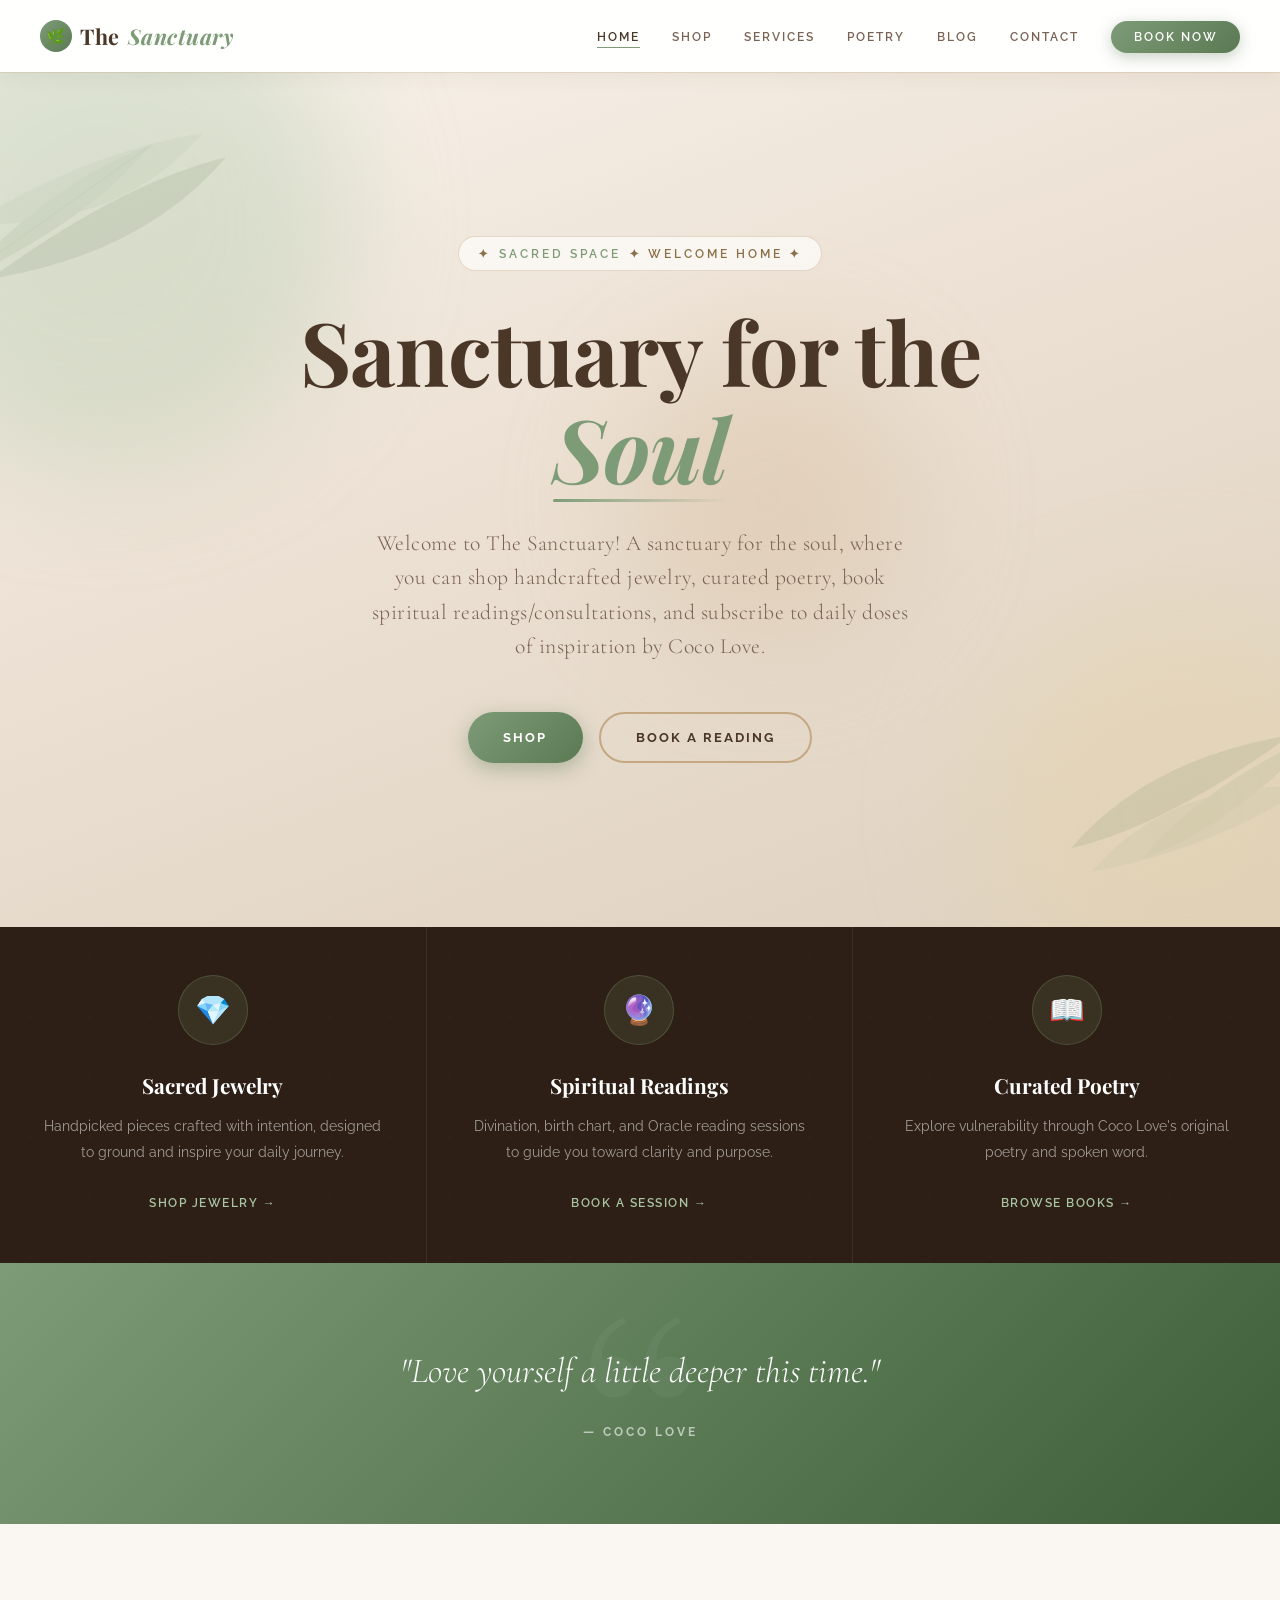
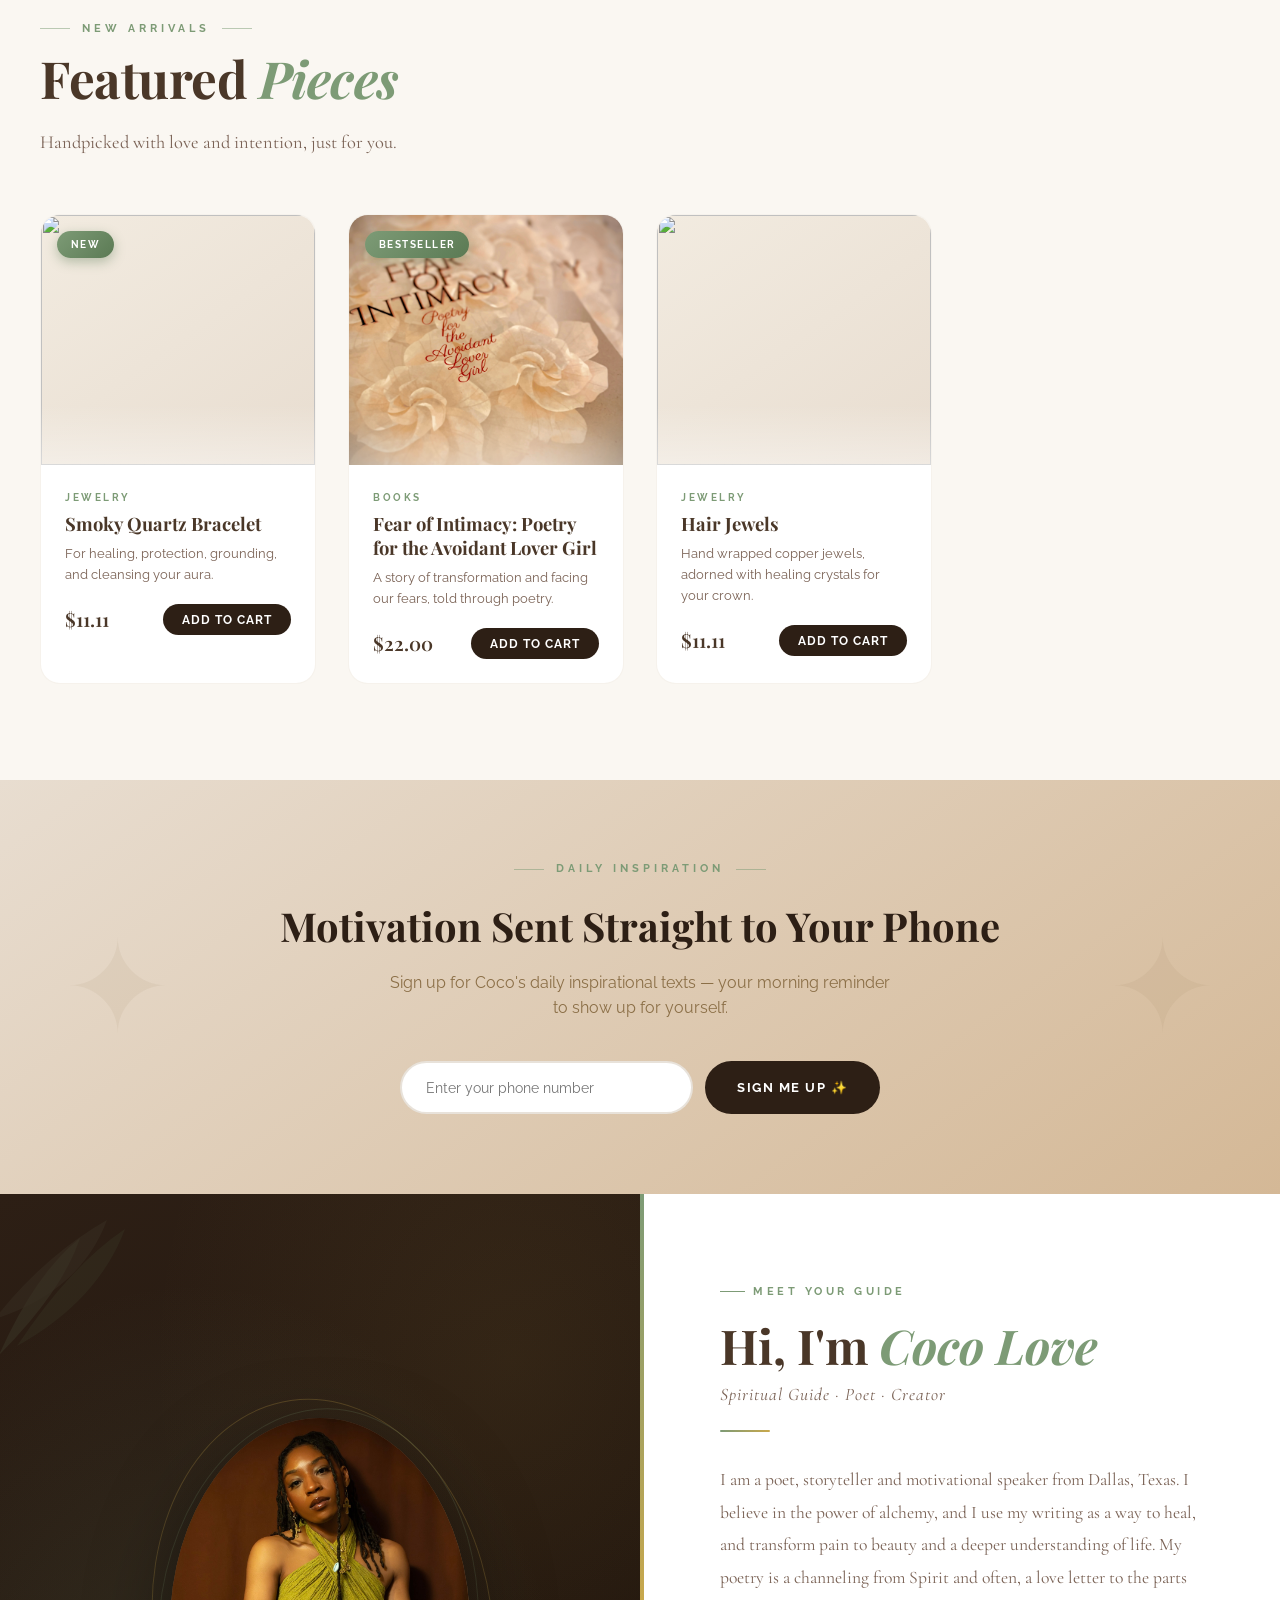
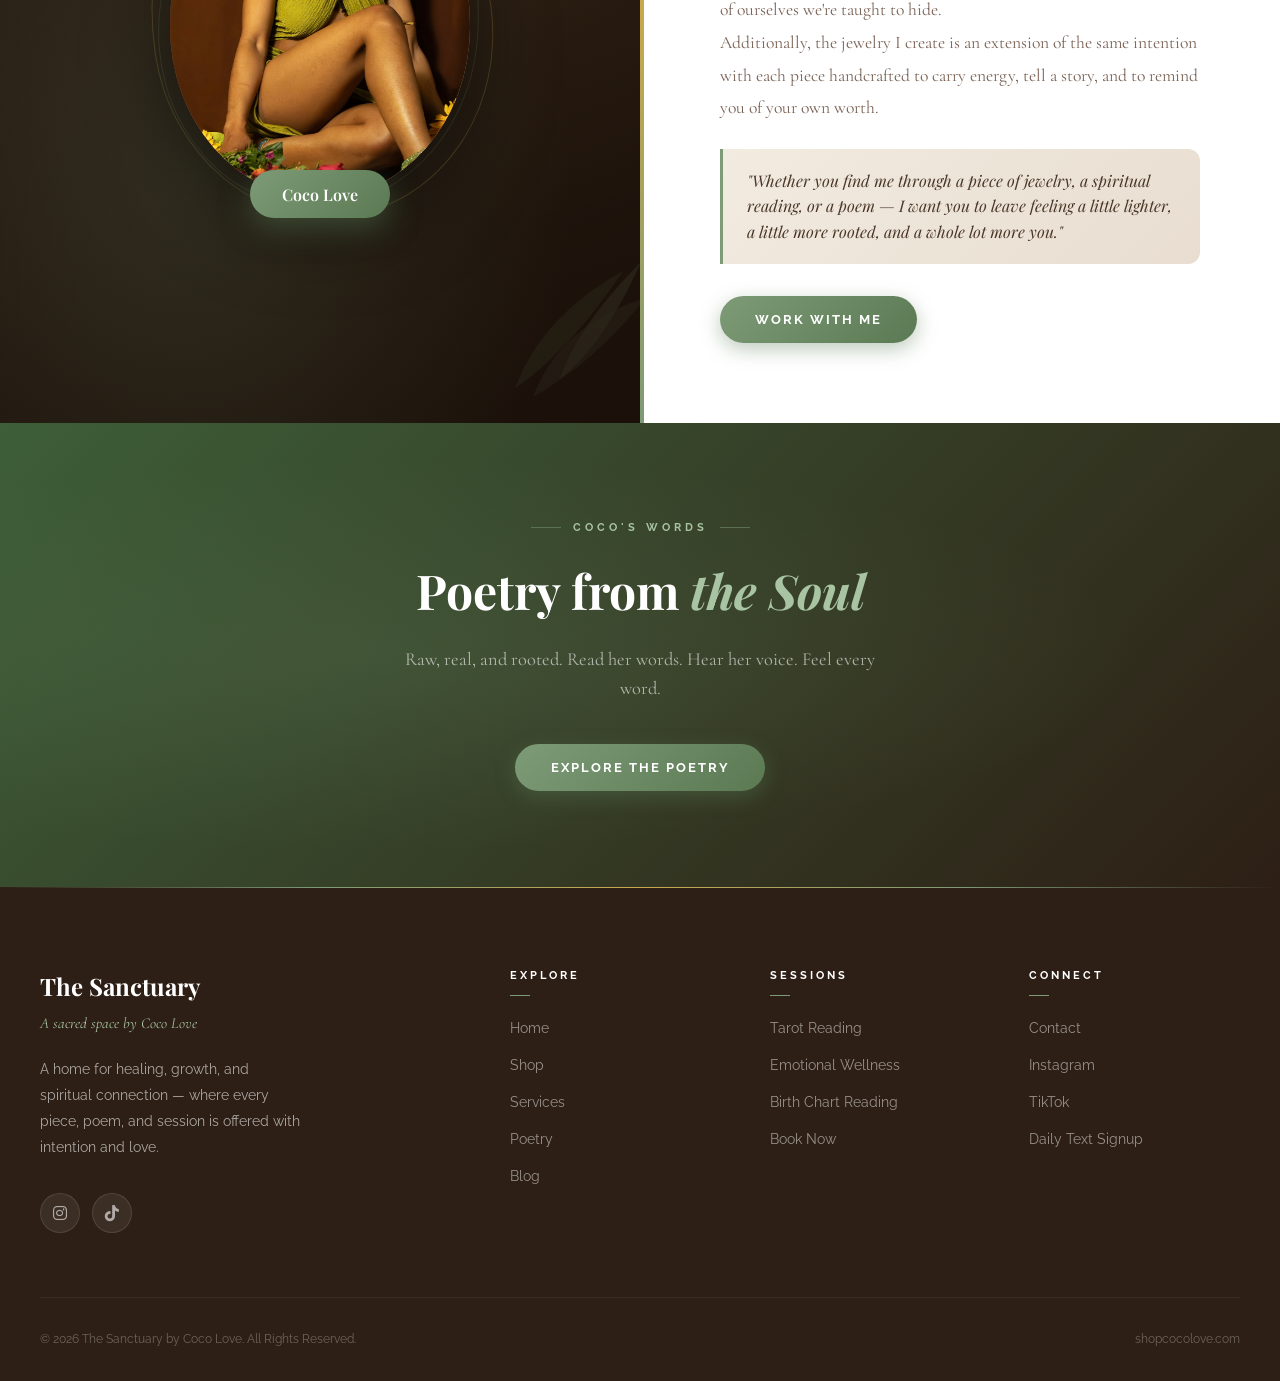
==== commit 11886c18: "Set up bio and services sections" ====
--- a/the-sanctuary.html
+++ b/the-sanctuary.html
@@ -83,7 +83,7 @@
       <div class="feature-block">
         <div class="feature-block-icon">🔮</div>
         <h3>Spiritual Readings</h3>
-        <p>Divination, birth chart readings, and emotional wellness sessions to guide you toward clarity and purpose.</p>
+        <p>Divination, birth chart, and Oracle reading sessions to guide you toward clarity and purpose.</p>
         <span class="feature-link" onclick="showPage('services')">Book a Session →</span>
       </div>
       <div class="feature-block">
@@ -296,31 +296,38 @@
 
       <div class="services-grid">
         <div class="service-card">
-          <div class="service-icon-wrap">🃏</div>
-          <h3>Spiritual Reading</h3>
-          <p>In this session, I create a sacred space for you to reconnect with your inner truth. 
-            Using intuitive insight and Spirit, I meet you exactly where you are — offering clarity, 
-            healing, and honest reflection to help guide you forward.</p>
-          <p class="service-price">From $65.00</p>
-          <span class="service-duration">⏱ 45 – 60 minutes</span>
+         <div class="service-icon-wrap">✨</div>
+          <h3>General Oracle Reading
+            <br>
+            (1 Question)
+          </h3>
+          <p>Sometimes all you need is clarity on one thing. In this session, I pull from my oracle deck 
+            to give you a focused, intuitive answer to the one question sitting heaviest on your heart.</p>
+          <p class="service-price">From $22.00</p>
+          <span class="service-duration">⏱ 10 minutes</span>
           <br><button class="book-btn" onclick="openBooking()">Book This Session</button>
         </div>
         <div class="service-card">
-          <div class="service-icon-wrap">💚</div>
-          <h3>Emotional Wellness</h3>
-          <p>A nurturing, non-judgmental space to process, heal, and reconnect with yourself. These sessions blend spiritual coaching with practical emotional support to help you feel whole again.</p>
-          <p class="service-price">From $80.00</p>
-          <span class="service-duration">⏱ 60 minutes</span>
+        <div class="service-icon-wrap">🔮</div>
+          <h3>Specified Oracle Reading
+            <br>
+            (3 -5 Questions)
+          </h3>
+          <p>For the moments when life is asking more of you than one answer can hold. 
+            I work through three to five of your questions, using oracle guidance to help 
+            you see the fuller picture and move forward with intention.</p>
+          <p class="service-price">From $55.00</p>
+          <span class="service-duration">⏱ 30 minutes</span>
           <br><button class="book-btn" onclick="openBooking()">Book This Session</button>
         </div>
         <div class="service-card">
-          <div class="service-icon-wrap">⭐</div>
+         <div class="service-icon-wrap">🌙</div>
           <h3>Birth Chart Reading</h3>
           <p>Your birth chart is the blueprint of your soul. 
-            I walk you through your natal chart to uncover your gifts, challenges, 
+            In this session, I give you a quick summary of your natal chart to uncover your gifts, challenges, 
             and the cosmic story written for you at the very moment of your birth.</p>
-          <p class="service-price">From $75.00</p>
-          <span class="service-duration">⏱ 60 – 75 minutes</span>
+          <p class="service-price">From $25.00</p>
+          <span class="service-duration">⏱ 5 minutes</span>
           <br><button class="book-btn" onclick="openBooking()">Book This Session</button>
         </div>
       </div>
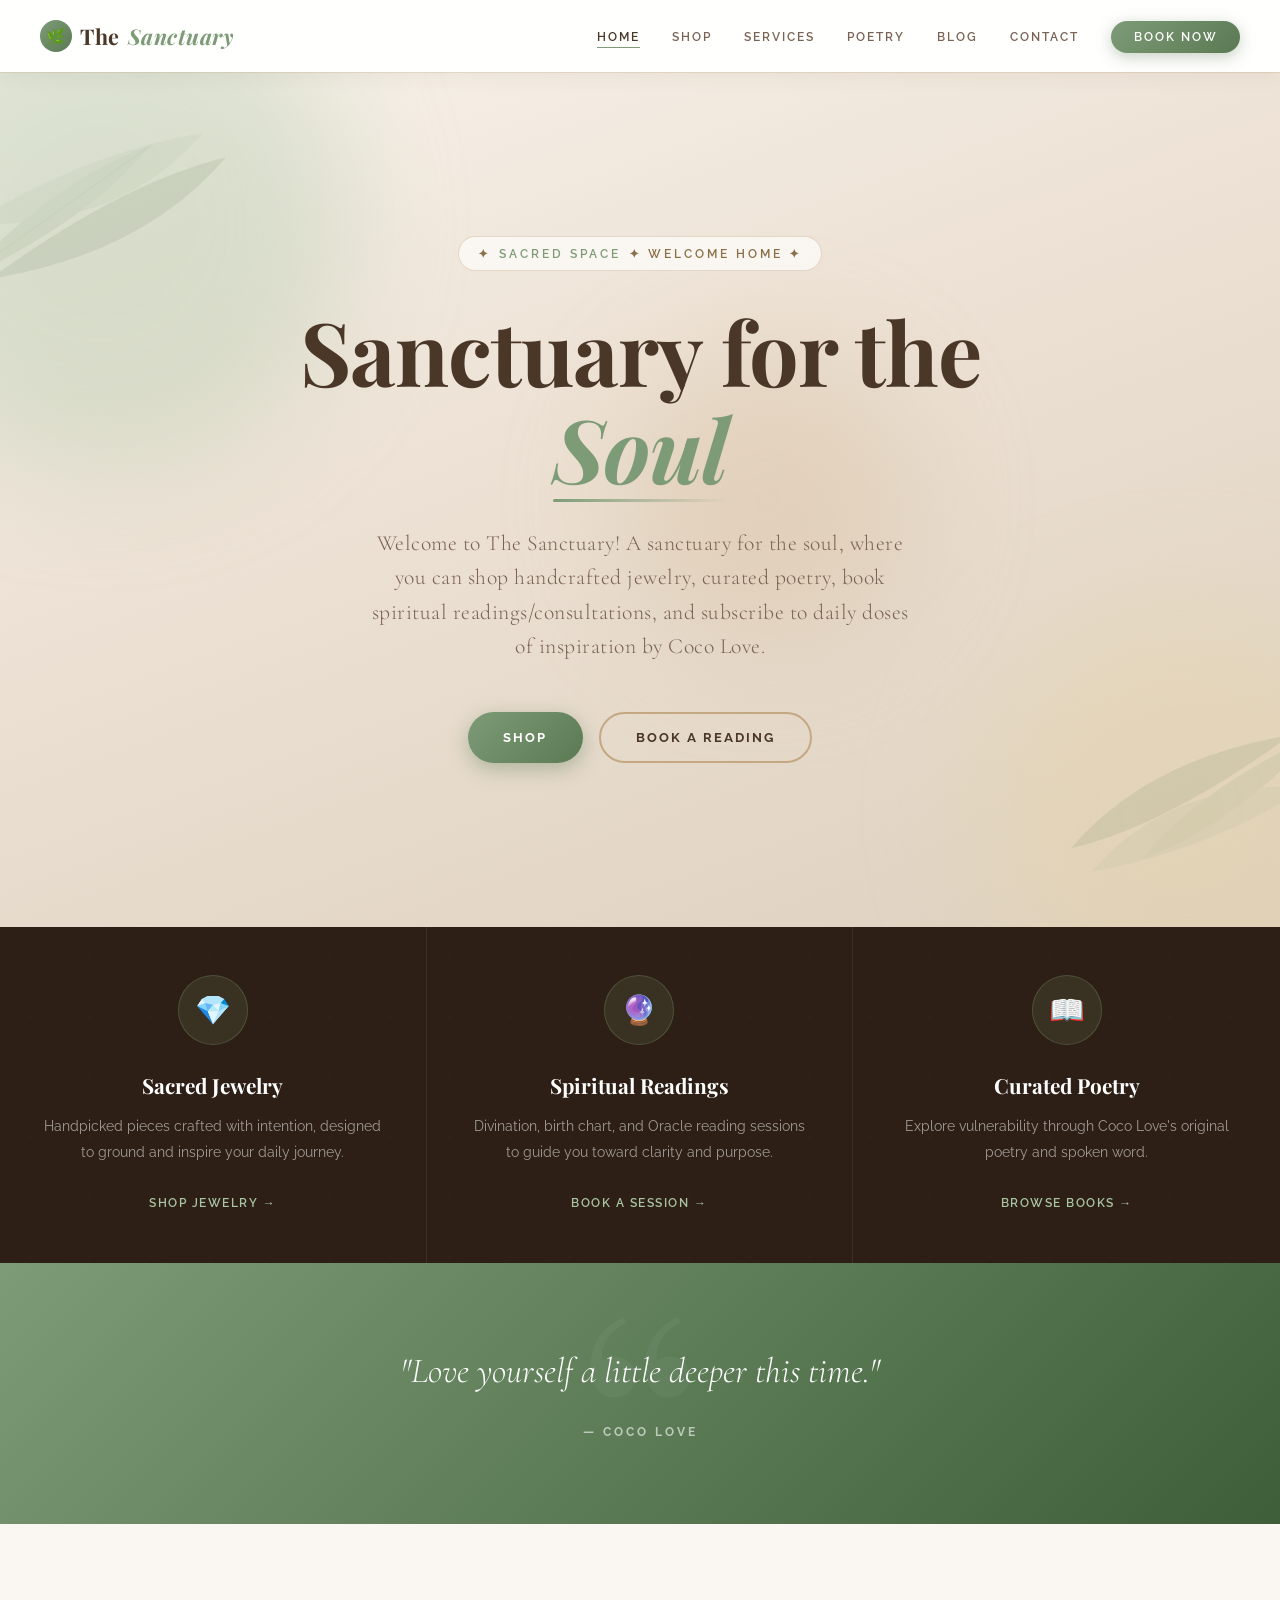
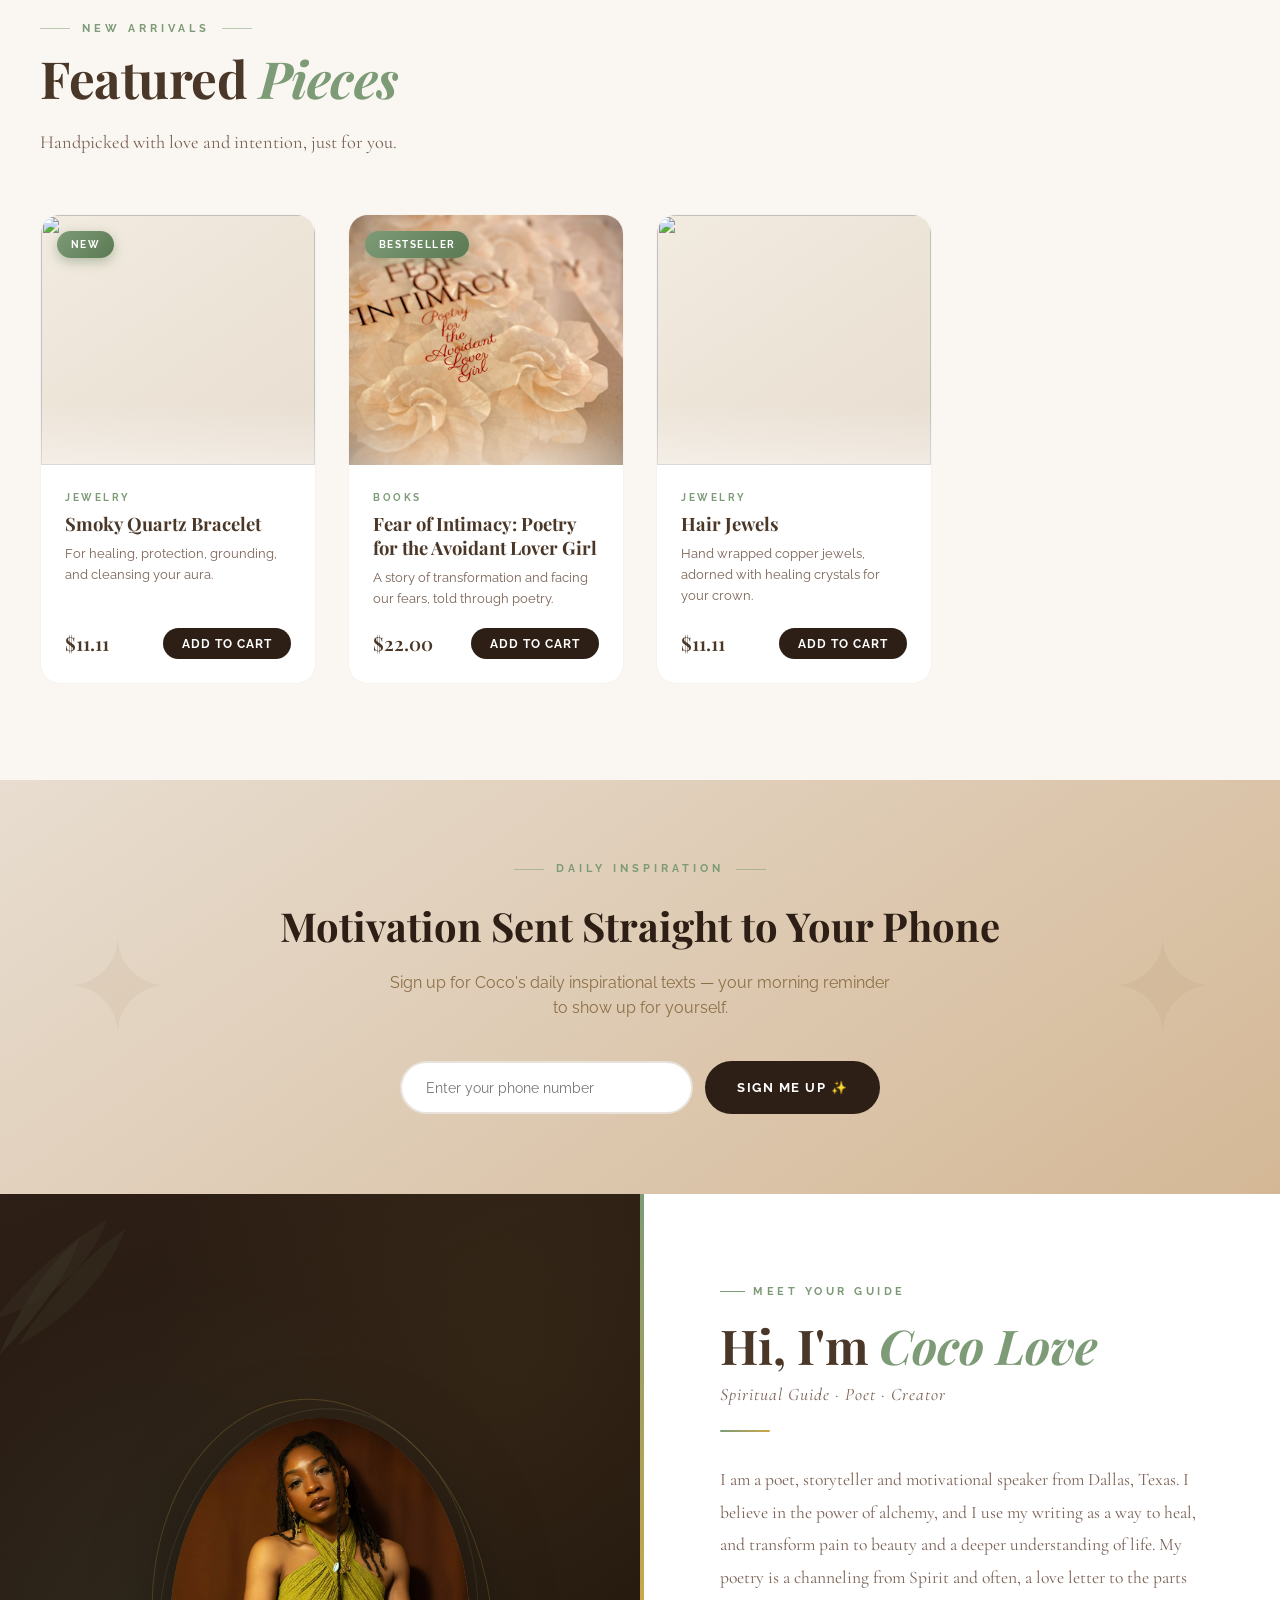
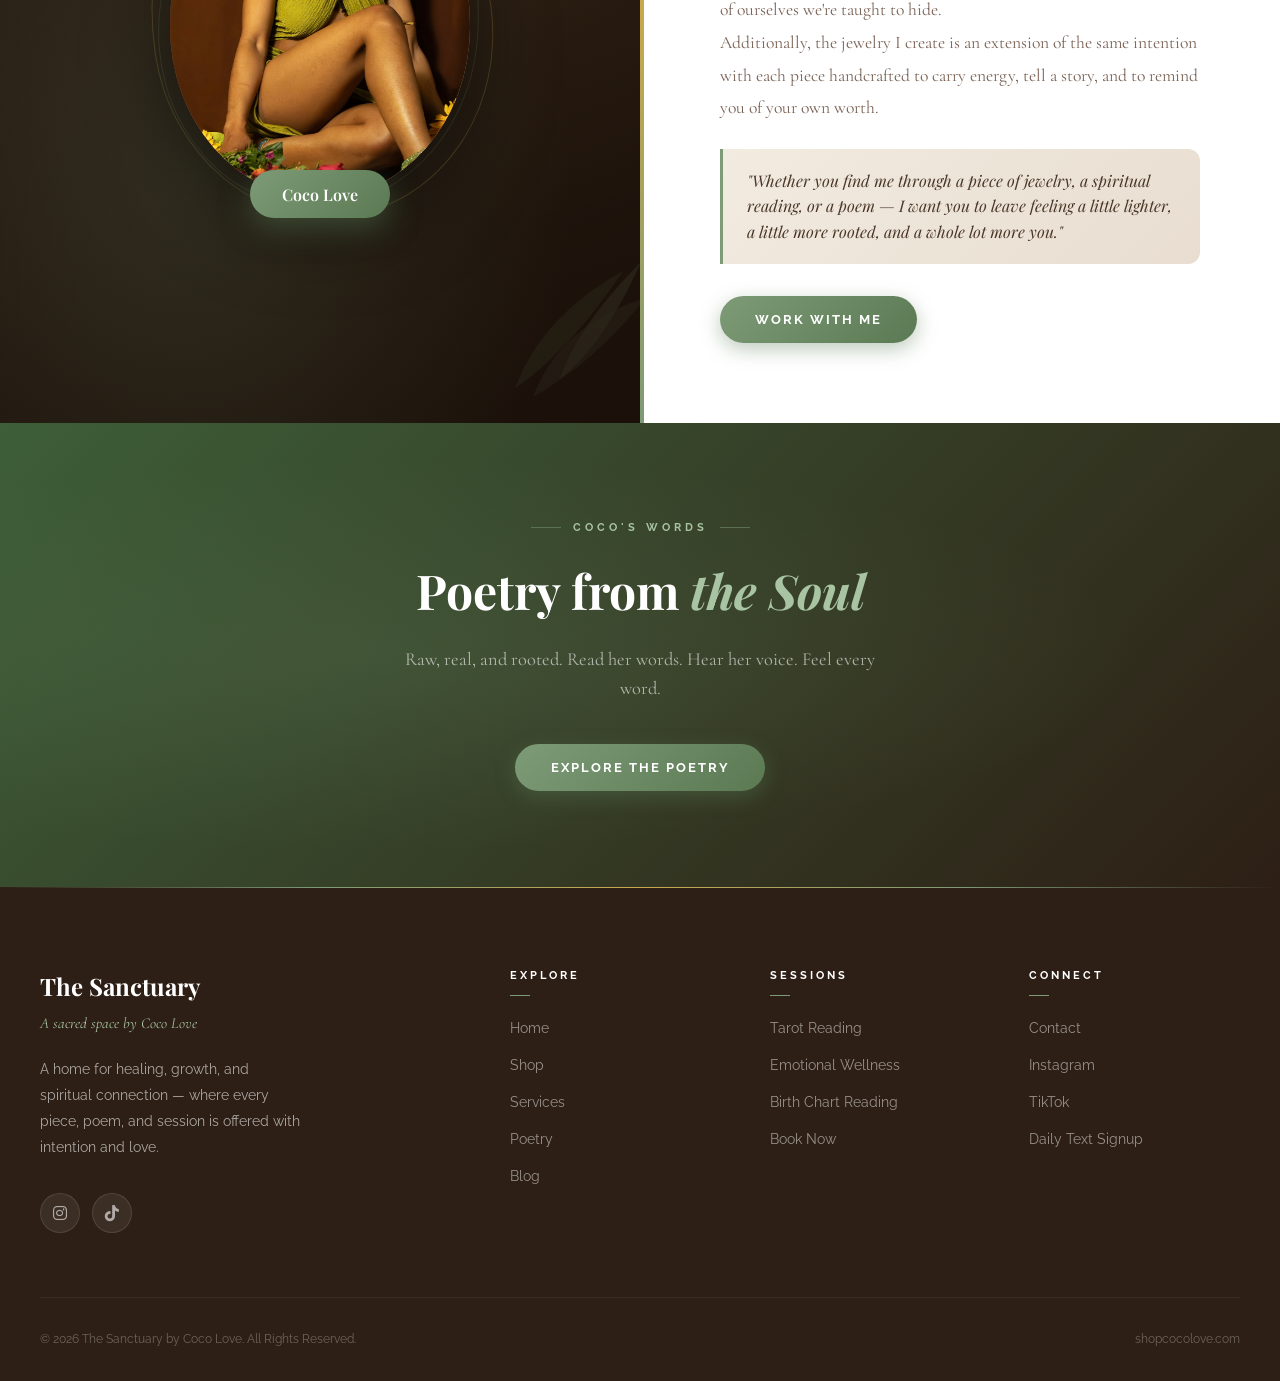
==== commit 10a8bab5: "added initial 4 products and updated services section" ====
--- a/the-sanctuary.html
+++ b/the-sanctuary.html
@@ -232,27 +232,108 @@
 
       <div class="shop-filters">
         <button class="filter-btn active" onclick="filterShop('all', this)">All</button>
-        <button class="filter-btn" onclick="filterShop('jewelry', this)">Jewelry</button>
+        <button class="filter-btn" onclick="filterShop('crystal', this)">100% Crystal</button>
+        <button class="filter-btn" onclick="filterShop('crystal-beaded', this)">Crystal & Assorted Beads</button>
+        <button class="filter-btn" onclick="filterShop('custom', this)">Custom Orders</button>
         <button class="filter-btn" onclick="filterShop('books', this)">Books</button>
       </div>
 
       <div class="product-grid" id="shopGrid">
-        <div class="product-card" data-category="jewelry">
-          <div class="product-image">💎<span class="product-badge">New</span></div>
-          <div class="product-info"><p class="product-category">Jewelry</p><h3 class="product-name">Moonstone Healing Bracelet</h3><p class="product-desc">A calming stone for intuition and new beginnings. Sterling silver setting.</p><div class="product-footer"><span class="product-price">$38.00</span><button class="add-to-cart" onclick="handleAddToCart(this)">Add to Cart</button></div></div>
-        </div>
-        <div class="product-card" data-category="jewelry">
-          <div class="product-image">🌿</div>
-          <div class="product-info"><p class="product-category">Jewelry</p><h3 class="product-name">Sage & Amber Pendant</h3><p class="product-desc">Grounding energy wrapped in earthy, warm tones. Adjustable chain.</p><div class="product-footer"><span class="product-price">$45.00</span><button class="add-to-cart" onclick="handleAddToCart(this)">Add to Cart</button></div></div>
-        </div>
-        <div class="product-card" data-category="jewelry">
-          <div class="product-image">🌙</div>
-          <div class="product-info"><p class="product-category">Jewelry</p><h3 class="product-name">Crescent Moon Ear Cuff</h3><p class="product-desc">Channel lunar energy with this delicate gold-toned cuff.</p><div class="product-footer"><span class="product-price">$28.00</span><button class="add-to-cart" onclick="handleAddToCart(this)">Add to Cart</button></div></div>
-        </div>
-        <div class="product-card" data-category="jewelry">
-          <div class="product-image">🪬</div>
-          <div class="product-info"><p class="product-category">Jewelry</p><h3 class="product-name">Protective Eye Necklace</h3><p class="product-desc">Ward off negativity with this stunning evil eye pendant.</p><div class="product-footer"><span class="product-price">$32.00</span><button class="add-to-cart" onclick="handleAddToCart(this)">Add to Cart</button></div></div>
-        </div>
+        <div class="product-card" data-category="crystal-beaded">
+        <div class="product-image"><img src="amchoke.PNG" style="width:100%; height:100%; object-fit:cover;" /></div>
+        <div class="product-info">
+          <p class="product-category">Crystal & Assorted Beads</p>
+          <h3 class="product-name">✨Amethyst Choker✨</h3>
+          <p class="product-desc">It’s giving Wakanda 🫶🏾 <br><br>
+              It’s also giving healing properties. Amethyst is known for its peaceful and stress relieving properties like:
+              <br><br>
+              clearing negativity, calming, decrease anxiety, clearing confusion, promoting restful sleep; rid insomnia, 
+              enhance spiritual connection (crown chakra), spiritual protection, helpful with anxiety and headaches, can rid recurring nightmares
+              <br><br>  
+              This item can be custom created for you in a necklace, bracelet, or anklet.
+              <br><br>
+              The world is yours ✨</p>
+        <div class="product-footer">
+      <span class="product-price">$33.00</span>
+      <button class="add-to-cart" onclick="handleAddToCart(this)">Add to Cart</button>
+    </div>
+  </div>
+</div>
+        <div class="product-card" data-category="crystal-beaded">
+        <div class="product-image"><img src="joy.jpeg" style="width:100%; height:100%; object-fit:cover;" /></div>
+        <div class="product-info">
+          <p class="product-category">Crystal & Assorted Beads</p>
+          <h3 class="product-name">💫 The Joy of Ambition 💫 </h3>
+          <p class="product-desc">
+              Experience joy through disciplined ambition.
+              <br><br>
+              Tiger's eye is known to:
+              <br> 
+              increase self-worth and self doubt, solar plexus activation, increase ambition and concentration,
+              facilitate correct use of power, help with internal conflict, assist in accomplishing goals,
+              unblock sacral & solar plexus chakras, activate the users internal masculine energy for their good 💛
+              <br><br>
+              Additional Crystals: <br>
+              Pyrite 💎: money magic!, grounding, increase success 
+              <br><br>
+              Black Onyx 🖤: blocks negativity, increases patience and determination <br><br>
+              “The Joy of Ambition” is also adorned with fresh water pearls, a tribute to the designers maternal grandmother, 
+              as she was a lover of pearls, and is constantly watching over and guiding her lineage ✨ 
+              <br><br>
+              This item can be custom created for you in a necklace, bracelet, or anklet.
+              </p>
+        <div class="product-footer">
+      <span class="product-price">$33.00</span>
+      <button class="add-to-cart" onclick="handleAddToCart(this)">Add to Cart</button>
+    </div>
+  </div>
+</div>
+        <div class="product-card" data-category="crystal">
+        <div class="product-image"><img src="qring.jpeg" style="width:100%; height:100%; object-fit:cover;" /></div>
+        <div class="product-info">
+          <p class="product-category">100% Crystal</p>
+          <h3 class="product-name">Copper Wrapped Quartz Ring ✨</h3>
+          <p class="product-desc">Crowd Favorite! Yall stay asking me about this ring 🤣 
+            <br><br>
+            The Quartz Crystal is an amplifier and can strengthen the programming of any other crystal! It’s also a great tool for:
+            <br>
+            cleansing, healing, enhancing clairvoyance, amplifying any energy, enhancing thoughts and intentions
+            <br><br>
+            Q U A R T Z is a perfect “filler”. It can be used in the place of another crystal, for the specific 
+            intention that you want to set. It’s also really good at strengthening the vibration of other crystals 
+            to make your intentions and manifestations stronger ⭐️ 
+            <br><br>
+            Copper wrapped rings can be custom-made and wrapped around any crystal of your choosing.
+          </p>
+        <div class="product-footer">
+      <span class="product-price">$25.00</span>
+      <button class="add-to-cart" onclick="handleAddToCart(this)">Add to Cart</button>
+    </div>
+  </div>
+</div>
+        <div class="product-card" data-category="custom">
+          <div class="product-image"><img src="rich.JPG" style="width:100%; height:100%; object-fit:cover;" /></div>
+          <div class="product-info">
+            <p class="product-category">Custom Orders</p>
+            <h3 class="product-name">💚 Rich Bitch Assorted Crystals Necklace 💚</h3>
+            <p class="product-desc">This necklace is adorned with crystals throughout that promote abundance, 
+              wisdom connection to spirit and properties that attract money!
+            <br><br>
+              Pyrite - attracts money 💸, grounding
+             <br>
+              Amethyst - calming & enhances wisdom
+              <br>
+              Black Onyx - protection & grounding
+              <br>
+              Jade - attracts good luck 
+            <br><br>
+              This is a CUSTOM necklace with assorted crystals, and an affirmation quote, but don’t worry — 
+              You, too, can be a rich bitch you feel me 😎 </p>
+          <div class="product-footer">
+      <button class="add-to-cart" onclick="handleAddToCart(this)">Add to Cart</button>
+    </div>
+  </div>
+</div>
         <div class="product-card" data-category="jewelry">
           <div class="product-image">🌸</div>
           <div class="product-info"><p class="product-category">Jewelry</p><h3 class="product-name">Rose Quartz Ring</h3><p class="product-desc">Open your heart to love and compassion with this soft pink gem.</p><div class="product-footer"><span class="product-price">$36.00</span><button class="add-to-cart" onclick="handleAddToCart(this)">Add to Cart</button></div></div>
@@ -297,12 +378,12 @@
       <div class="services-grid">
         <div class="service-card">
          <div class="service-icon-wrap">✨</div>
-          <h3>General Oracle Reading
-            <br>
-            (1 Question)
+          <h3>General Reading
           </h3>
-          <p>Sometimes all you need is clarity on one thing. In this session, I pull from my oracle deck 
-            to give you a focused, intuitive answer to the one question sitting heaviest on your heart.</p>
+          <p>Whether you come with one burning question or simply need general guidance,
+            I use Oracle cards to tap into what Spirit has for you, offering clarity, 
+            direction, and insight for wherever you are on your journey.
+          </p>
           <p class="service-price">From $22.00</p>
           <span class="service-duration">⏱ 10 minutes</span>
           <br><button class="book-btn" onclick="openBooking()">Book This Session</button>
--- a/styles.css
+++ b/styles.css
@@ -455,13 +455,15 @@
     }
 
     .product-card {
-      background: var(--white);
-      border-radius: 20px;
-      overflow: hidden;
-      transition: transform 0.4s cubic-bezier(0.175,0.885,0.32,1.275), box-shadow 0.4s;
-      cursor: pointer;
-      border: 1px solid rgba(196,168,130,0.15);
-    }
+  background: var(--white);
+  border-radius: 20px;
+  overflow: hidden;
+  transition: transform 0.4s cubic-bezier(0.175,0.885,0.32,1.275), box-shadow 0.4s;
+  cursor: pointer;
+  border: 1px solid rgba(196,168,130,0.15);
+  display: flex;
+  flex-direction: column;
+}
 
     .product-card:hover {
       transform: translateY(-8px) scale(1.01);
@@ -501,7 +503,7 @@
       box-shadow: 0 4px 12px rgba(91,122,84,0.4);
     }
 
-    .product-info { padding: 1.5rem; }
+    .product-info { padding: 1.5rem; display: flex; flex-direction: column; flex: 1; }
 
     .product-category {
       font-size: 0.65rem;
@@ -522,7 +524,7 @@
 
     .product-desc { font-size: 0.82rem; color: var(--light-text); margin-bottom: 1.2rem; line-height: 1.6; }
 
-    .product-footer { display: flex; align-items: center; justify-content: space-between; }
+    .product-footer { display: flex; align-items: center; justify-content: space-between; margin-top: auto; }
 
     .product-price {
       font-family: 'Playfair Display', serif;
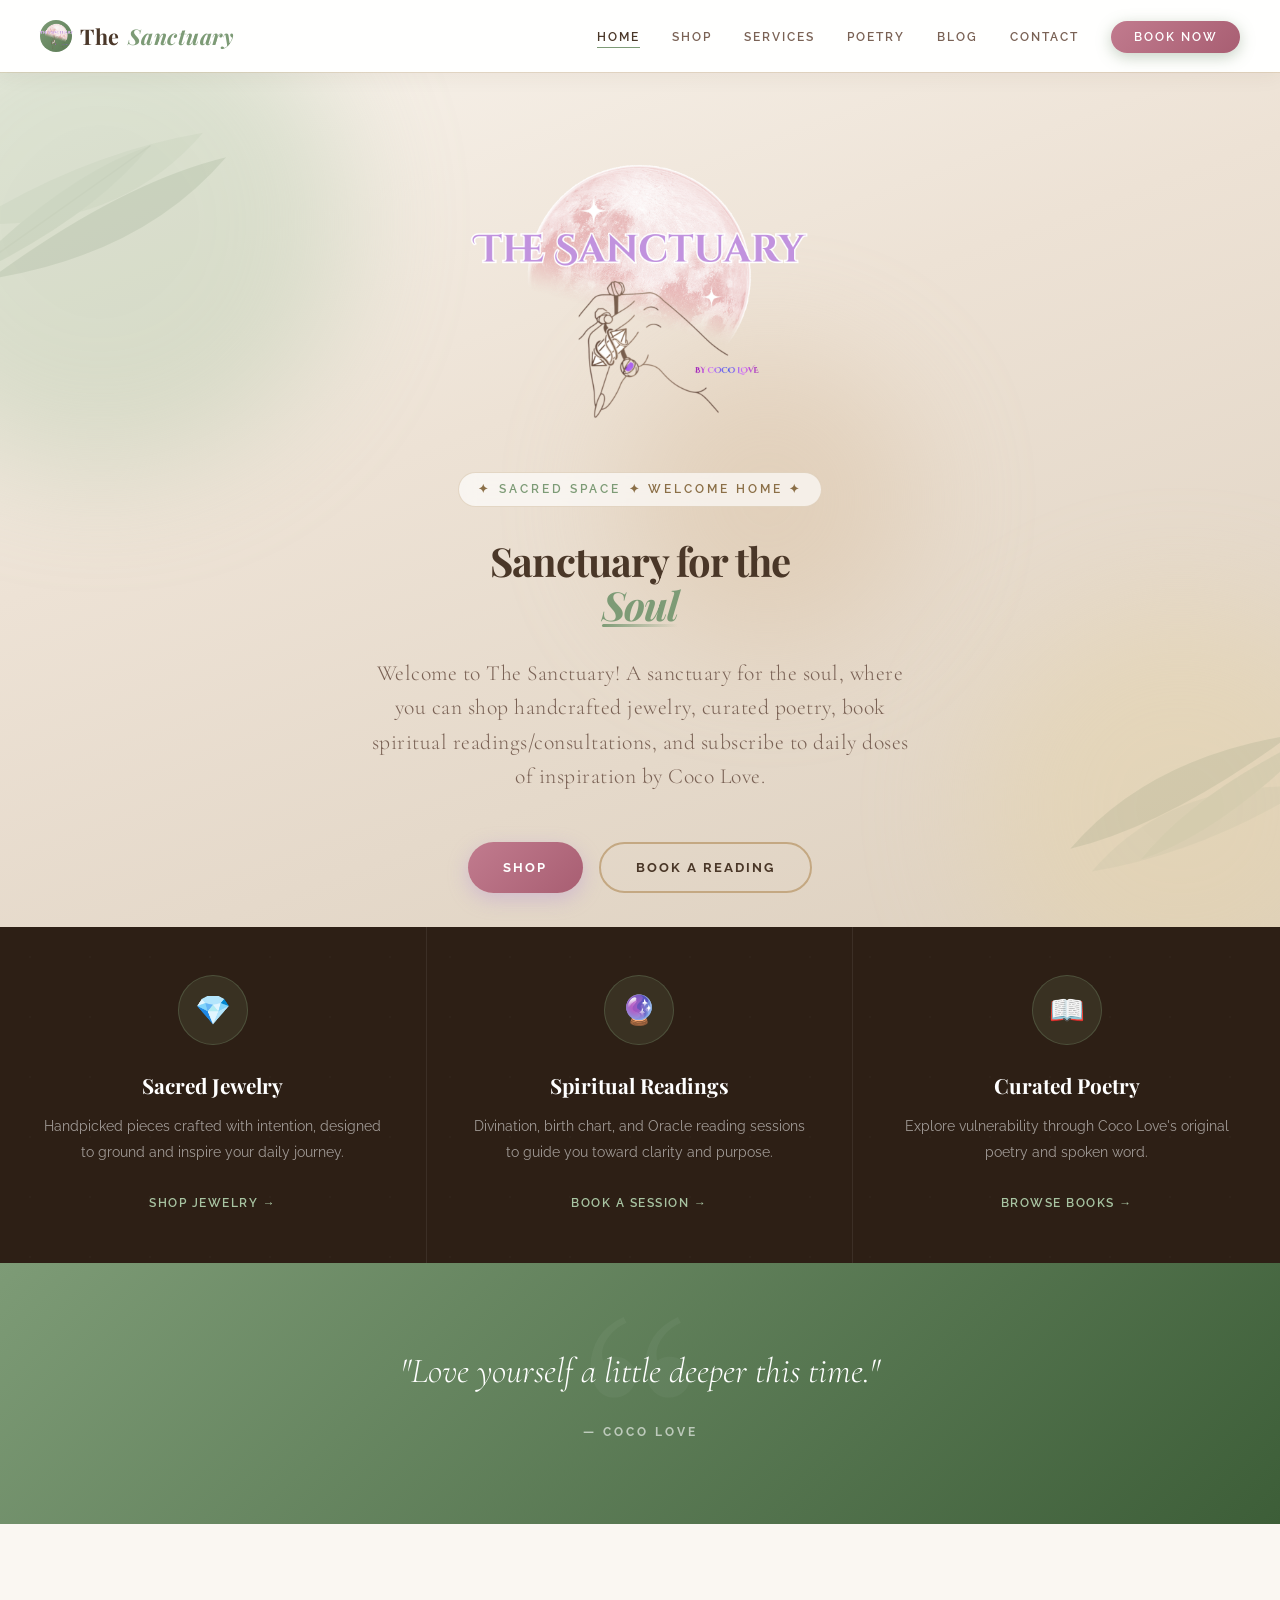
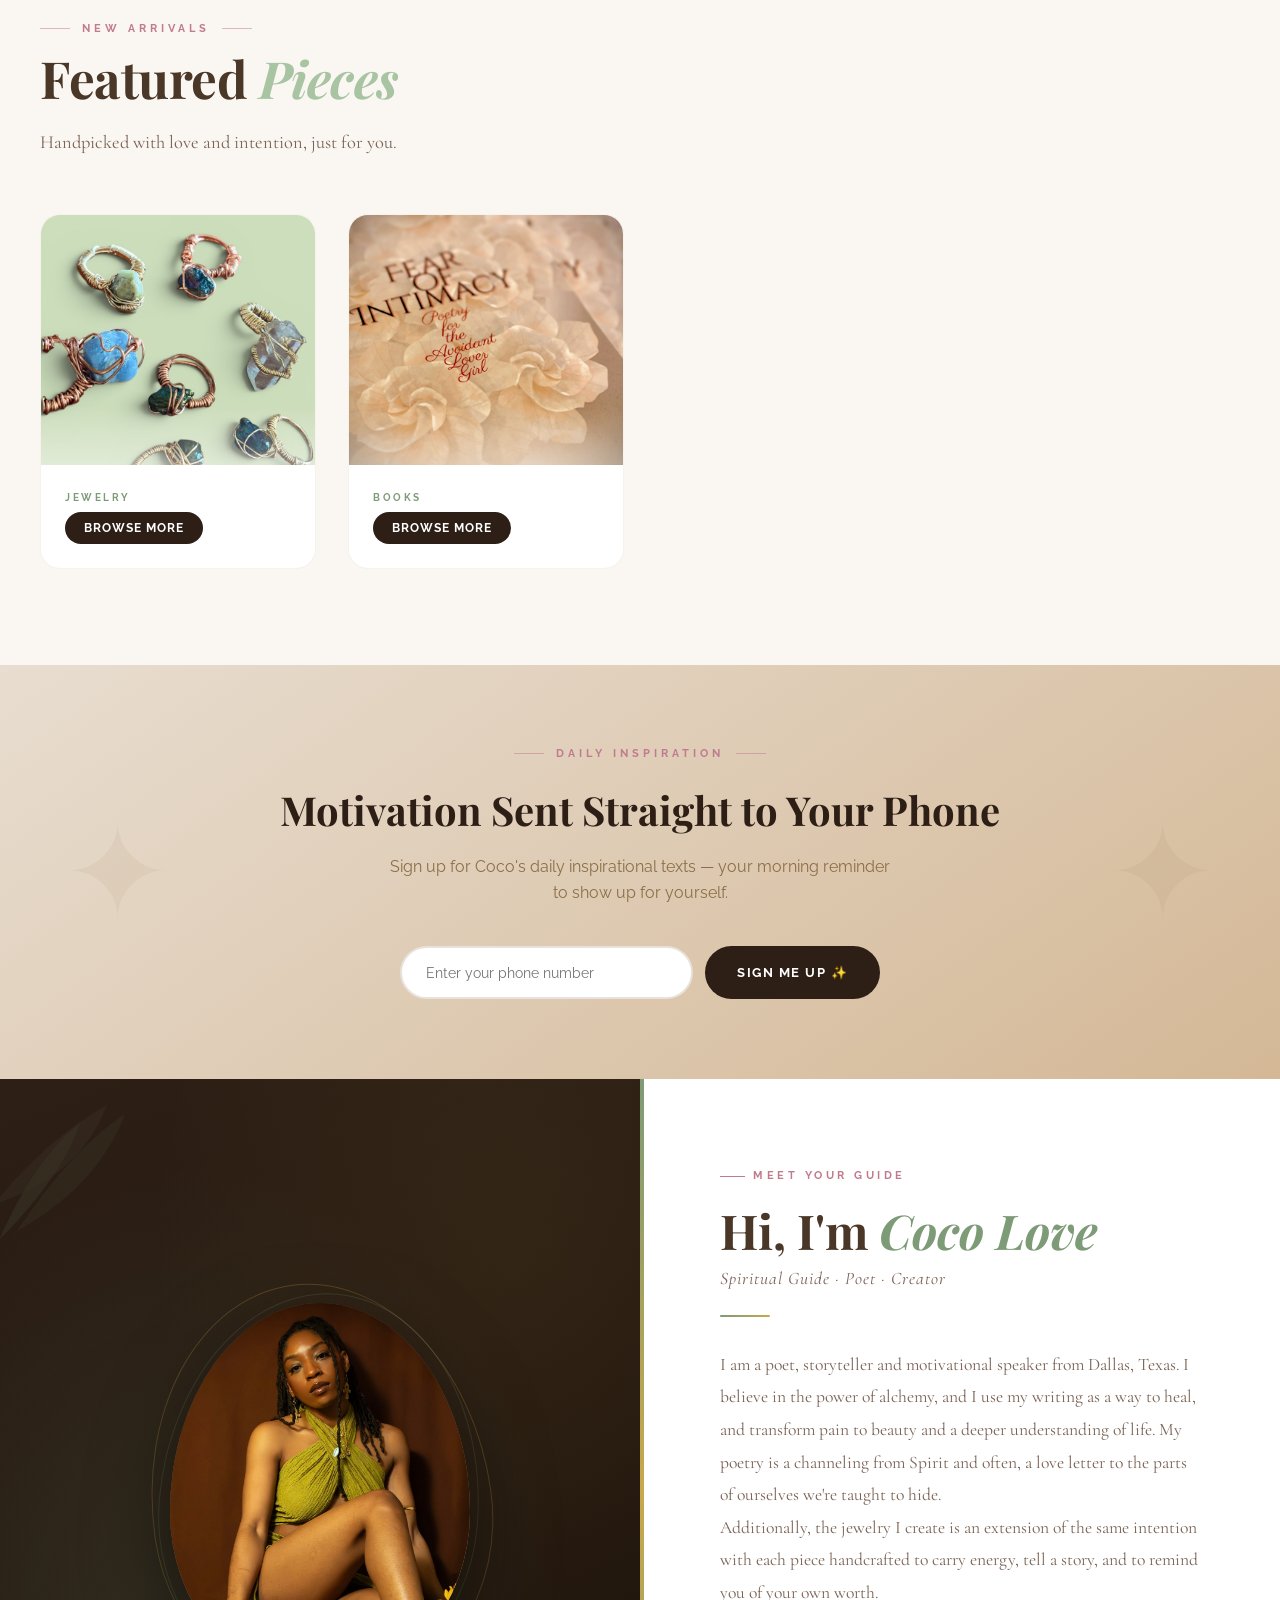
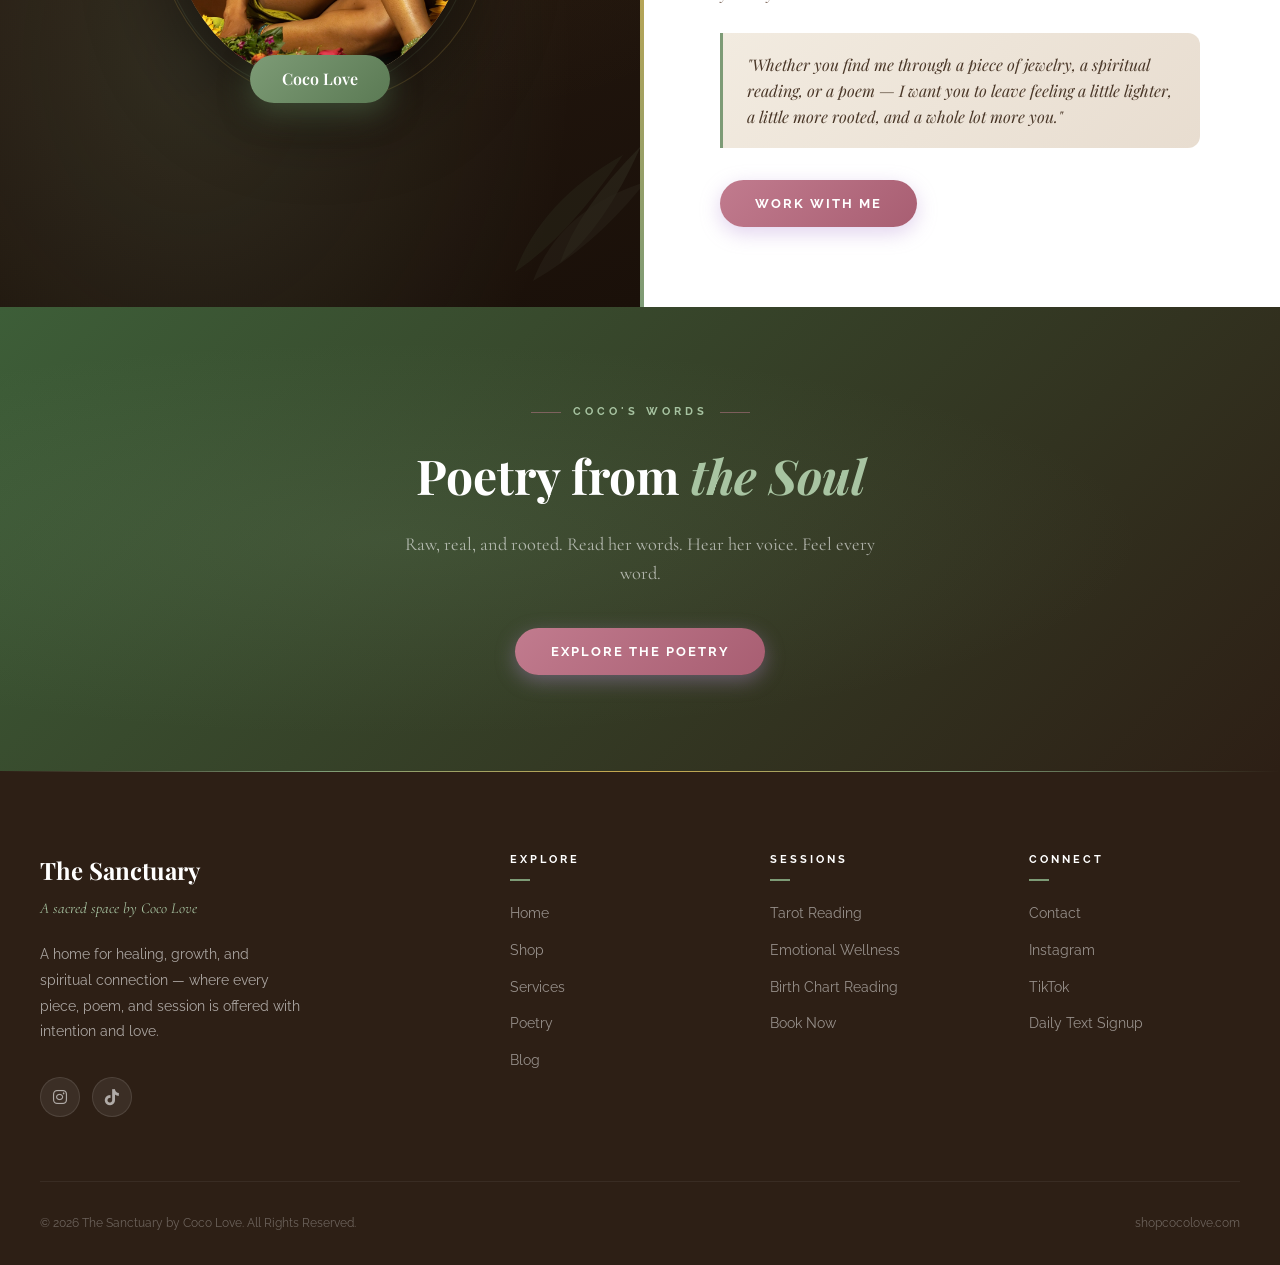
==== commit 6b65b5d4: "finished products, updated color scheme, added logo to nav and hero" ====
--- a/the-sanctuary.html
+++ b/the-sanctuary.html
@@ -17,7 +17,7 @@
 ════════════════════════════════ -->
 <nav>
   <a class="nav-logo" onclick="showPage('home')">
-    <div class="nav-logo-icon">🌿</div>
+    <div class="nav-logo-icon"><img src="THE SANCTUARY.png" style="width:35px; height:35px; object-fit:contain;" /></div>
     The <em>Sanctuary</em>
   </a>
   <ul class="nav-links" id="navLinks">
@@ -59,8 +59,9 @@
     </svg>
 
     <div class="hero-content">
-      <div class="hero-badge">✦ <span>Sacred Space</span> ✦ Welcome Home ✦</div>
-      <h1>Sanctuary for the<br><em>Soul</em></h1>
+  <img src="THE SANCTUARY.png" style="width:350px; height:350px; object-fit:contain; margin-bottom:1rem; display:block; margin-left:auto; margin-right:auto;" />
+  <div class="hero-badge">✦ <span>Sacred Space</span> ✦ Welcome Home ✦</div>
+      <h1 style="font-size:2.5rem;">Sanctuary for the<br><em>Soul</em></h1>
       <p class="hero-sub">Welcome to The Sanctuary! A sanctuary for the soul, where you can
         shop handcrafted jewelry, curated poetry, book spiritual readings/consultations, and 
         subscribe to daily doses of inspiration by Coco Love.</p>
@@ -107,35 +108,22 @@
       <div class="section-eyebrow">New Arrivals</div>
       <h2 class="section-title">Featured <em>Pieces</em></h2>
       <p class="section-subtitle">Handpicked with love and intention, just for you.</p>
+      
       <div class="product-grid">
-        <div class="product-card">
-          <div class="product-image"><img src="brace.jpg" style="width:100%; height:100%; object-fit:cover;" /><span class="product-badge">New</span></div>
-          <div class="product-info">
-            <p class="product-category">Jewelry</p>
-            <h3 class="product-name">Smoky Quartz Bracelet</h3>
-            <p class="product-desc"> For healing, protection, grounding, and cleansing your aura.</p>
-            <div class="product-footer"><span class="product-price">$11.11</span><button class="add-to-cart" onclick="handleAddToCart(this)">Add to Cart</button></div>
-          </div>
-        </div>
-        <div class="product-card">
-      <div class="product-image"><img src="FOI.jpg" style="width:100%; height:100%; object-fit:cover;" /><span class="product-badge">Bestseller</span></div>
-          <div class="product-info">
-            <p class="product-category">Books</p>
-            <h3 class="product-name">Fear of Intimacy: Poetry for the Avoidant Lover Girl</h3>
-            <p class="product-desc">A story of transformation and facing our fears, told through poetry.</p>
-            <div class="product-footer"><span class="product-price">$22.00</span><button class="add-to-cart" onclick="handleAddToCart(this)">Add to Cart</button></div>
-          </div>
-        </div>
-        <div class="product-card">
-          <div class="product-image"><img src="hair.jpg" style="width: 100%; height: 100%; object-fit:cover;" /></div>
-          <div class="product-info">
-            <p class="product-category">Jewelry</p>
-            <h3 class="product-name">Hair Jewels</h3>
-            <p class="product-desc">Hand wrapped copper jewels, adorned with healing crystals for your crown.</p>
-            <div class="product-footer"><span class="product-price">$11.11</span><button class="add-to-cart" onclick="handleAddToCart(this)">Add to Cart</button></div>
-          </div>
-        </div>
-      </div>
+  <div class="product-card">
+    <div class="product-image"><img src="rings.jpg" style="width:100%; height:100%; object-fit:cover;" /></div>
+    <div class="product-info">
+      <p class="product-category">Jewelry</p>
+      <div class="product-footer"><button class="add-to-cart" onclick="showPage('shop')">Browse More</button></div>
+    </div>
+  </div>
+  <div class="product-card">
+    <div class="product-image"><img src="FOI.jpg" style="width:100%; height:100%; object-fit:cover;" /></div>
+    <div class="product-info">
+      <p class="product-category">Books</p>
+      <div class="product-footer"><button class="add-to-cart" onclick="showPage('shop')">Browse More</button></div>
+    </div>
+  </div>
     </div>
   </section>
 
@@ -238,6 +226,10 @@
         <button class="filter-btn" onclick="filterShop('books', this)">Books</button>
       </div>
 
+
+
+      <!--------------------
+      Amethyst Choker---------->
       <div class="product-grid" id="shopGrid">
         <div class="product-card" data-category="crystal-beaded">
         <div class="product-image"><img src="amchoke.PNG" style="width:100%; height:100%; object-fit:cover;" /></div>
@@ -259,24 +251,31 @@
     </div>
   </div>
 </div>
-        <div class="product-card" data-category="crystal-beaded">
+
+
+
+<!------------
+Joy of Ambition-------->
+        <div class="product-card" data-category="crystal">
         <div class="product-image"><img src="joy.jpeg" style="width:100%; height:100%; object-fit:cover;" /></div>
         <div class="product-info">
-          <p class="product-category">Crystal & Assorted Beads</p>
+          <p class="product-category">100% Crystal</p>
           <h3 class="product-name">💫 The Joy of Ambition 💫 </h3>
           <p class="product-desc">
               Experience joy through disciplined ambition.
               <br><br>
               Tiger's eye is known to:
               <br> 
-              increase self-worth and self doubt, solar plexus activation, increase ambition and concentration,
+              increase self-worth, solar plexus activation, increase ambition and concentration,
               facilitate correct use of power, help with internal conflict, assist in accomplishing goals,
               unblock sacral & solar plexus chakras, activate the users internal masculine energy for their good 💛
               <br><br>
               Additional Crystals: <br>
               Pyrite 💎: money magic!, grounding, increase success 
               <br><br>
-              Black Onyx 🖤: blocks negativity, increases patience and determination <br><br>
+              Black Onyx 🖤: 
+              <br>
+              blocks negativity, increases patience and determination <br><br>
               “The Joy of Ambition” is also adorned with fresh water pearls, a tribute to the designers maternal grandmother, 
               as she was a lover of pearls, and is constantly watching over and guiding her lineage ✨ 
               <br><br>
@@ -288,6 +287,11 @@
     </div>
   </div>
 </div>
+
+
+
+<!-----------------
+Ring----------------->
         <div class="product-card" data-category="crystal">
         <div class="product-image"><img src="qring.jpeg" style="width:100%; height:100%; object-fit:cover;" /></div>
         <div class="product-info">
@@ -311,6 +315,11 @@
     </div>
   </div>
 </div>
+
+
+
+<!----------------
+RICH BITCH----------->
         <div class="product-card" data-category="custom">
           <div class="product-image"><img src="rich.JPG" style="width:100%; height:100%; object-fit:cover;" /></div>
           <div class="product-info">
@@ -334,22 +343,164 @@
     </div>
   </div>
 </div>
-        <div class="product-card" data-category="jewelry">
-          <div class="product-image">🌸</div>
-          <div class="product-info"><p class="product-category">Jewelry</p><h3 class="product-name">Rose Quartz Ring</h3><p class="product-desc">Open your heart to love and compassion with this soft pink gem.</p><div class="product-footer"><span class="product-price">$36.00</span><button class="add-to-cart" onclick="handleAddToCart(this)">Add to Cart</button></div></div>
-        </div>
-        <div class="product-card" data-category="books">
-          <div class="product-image">📗<span class="product-badge">Bestseller</span></div>
-          <div class="product-info"><p class="product-category">Books</p><h3 class="product-name">The Art of Inner Peace</h3><p class="product-desc">A guided journey to emotional freedom and stillness. 240 pages.</p><div class="product-footer"><span class="product-price">$22.00</span><button class="add-to-cart" onclick="handleAddToCart(this)">Add to Cart</button></div></div>
-        </div>
-        <div class="product-card" data-category="books">
-          <div class="product-image">📙</div>
-          <div class="product-info"><p class="product-category">Books</p><h3 class="product-name">Healing Through the Stars</h3><p class="product-desc">Astrology as a tool for self-discovery and emotional growth.</p><div class="product-footer"><span class="product-price">$19.00</span><button class="add-to-cart" onclick="handleAddToCart(this)">Add to Cart</button></div></div>
-        </div>
-        <div class="product-card" data-category="books">
-          <div class="product-image">📕</div>
-          <div class="product-info"><p class="product-category">Books</p><h3 class="product-name">Root & Rise Journal</h3><p class="product-desc">A guided journal for grounding, reflection, and intentional living.</p><div class="product-footer"><span class="product-price">$24.00</span><button class="add-to-cart" onclick="handleAddToCart(this)">Add to Cart</button></div></div>
-        </div>
+
+
+
+<!-----------------
+TIGER & ONYX------------->
+        <div class="product-card" data-category="crystal">
+          <div class="product-image"><img src="tiger.jpg" style="width:100%; height:100%; object-fit:cover;" /></div>
+        <div class="product-info">
+          <p class="product-category">100% Crystal</p>
+          <h3 class="product-name">Tiger's Eye & Onyx💫</h3>
+          <p class="product-desc">For the one who moves with purpose and protects their peace. 🖤
+            <br><br>
+           Tiger's Eye is known to:
+            <br>
+            increase self worth, increase ambition and concentration, assist in accomplishing goals, activate your internal masculine
+            energy, unblock sacral & solar plexus chakras
+            <br><br>
+            Black Onyx 🖤
+            <br>
+            blocks negativity, increases patience and determination, and sheilds your energy
+            <br><br>
+            Together these two are a power duo — ambition meets protection. Wear this when you need to show up fully and guard your energy at the same time ⭐️
+            <br><br>
+            This item can be custom created for you in a necklace, bracelet, or anklet.
+          </p>
+        <div class="product-footer">
+      <span class="product-price">$33.00</span>
+      <button class="add-to-cart" onclick="handleAddToCart(this)">Add to Cart</button>
+    </div>
+  </div>
+</div>
+
+
+
+<!-------------------
+TIGER & BEAD----------->
+
+    <div class="product-card" data-category="crystal-beaded">
+          <div class="product-image"><img src="tiger.jpg" style="width:100%; height:100%; object-fit:cover;" /></div>
+        <div class="product-info">
+          <p class="product-category">Crystal & Assorted Beads</p>
+          <h3 class="product-name">Tiger's Eye & Acrylic Beads 💫</h3>
+          <p class="product-desc">Ambition looks good on you. 💛
+            <br><br>
+            This bracelet combines the powerful energy of Tiger's Eye with the bold, sleek look of assorted beads — 
+            because your spiritual game and your style game can both be on point at the same time.
+            <br><br>
+           Tiger's Eye is known to:
+            <br>
+            increase self worth, increase ambition and concentration, assist in accomplishing goals, activate your internal masculine
+            energy, unblock sacral & solar plexus chakras
+            <br><br>
+            This item can be custom created for you in a necklace, bracelet, or anklet.
+          </p>
+        <div class="product-footer">
+      <span class="product-price">$22.00</span>
+      <button class="add-to-cart" onclick="handleAddToCart(this)">Add to Cart</button>
+    </div>
+  </div>
+</div>
+
+
+<!-------------
+PYRITE & ONYX--------->
+        <div class="product-card" data-category="crystal">
+  <div class="product-image"><img src="pyrite.jpeg" style="width:100%; height:100%; object-fit:cover;" /></div>
+  <div class="product-info">
+    <p class="product-category">100% Crystal</p>
+    <h3 class="product-name">Pyrite & Black Onyx Bracelet ✨</h3>
+    <p class="product-desc">Money moves only! 💛 This bracelet was created with one intention — abundance.
+      <br><br>
+      Pyrite is known for:
+      <br>
+      money magic!, grounding, increase success, boosting confidence, attracting prosperity and good luck, shielding against negative energy
+      <br><br>
+      Stack it, wear it solo, or gift it to someone who's ready to level up.
+      <br><br>  
+      This item can be custom created for you in a necklace, bracelet, or anklet.</p>
+    <div class="product-footer">
+      <span class="product-price">$33.00</span>
+      <button class="add-to-cart" onclick="handleAddToCart(this)">Add to Cart</button>
+    </div>
+  </div>
+</div>
+
+
+<!--------------
+PYRITE & BEAD ------------>
+<div class="product-card" data-category="crystal-beaded">
+  <div class="product-image"><img src="pyrite.jpeg" style="width:100%; height:100%; object-fit:cover;" /></div>
+  <div class="product-info">
+    <p class="product-category">Crystal & Assorted Beads</p>
+    <h3 class="product-name">Pyrite & Acrylic Beads Bracelet ✨</h3>
+    <p class="product-desc">Money and protection in one. 💛🖤 <br><br>
+      This bracelet pairs the abundance energy of Pyrite with bold assorted beads — a perfect combination 
+      for those who are building, hustling, and protecting their peace all at the same time.
+      <br><br>
+      Pyrite is known for:
+      <br>
+      money magic!, grounding, increase success, boosting confidence, attracting prosperity and good luck, shielding against negative energy
+      <br><br>  
+      This item can be custom created for you in a necklace, bracelet, or anklet.</p>
+    <div class="product-footer">
+      <span class="product-price">$22.00</span>
+      <button class="add-to-cart" onclick="handleAddToCart(this)">Add to Cart</button>
+    </div>
+  </div>
+</div>
+
+        <div class="product-card" data-category="crystal">
+  <div class="product-image"><img src="evilonyx.jpeg" style="width:100%; height:100%; object-fit:cover;" /></div>
+  <div class="product-info">
+    <p class="product-category">100% Crystal</p>
+    <h3 class="product-name">Evil Eye Protection Choker — Black Onyx & Evil Eye 🧿</h3>
+    <p class="product-desc">Ward off what isn't yours to carry. 🖤
+      <br><br>
+      This choker was created with protection at its core. The Evil Eye guards against negative energy and 
+      ill intentions directed your way, while Black Onyx grounds and shields your spirit.
+    <br><br>
+    Black Onyx is known for:
+    <br>
+    blocking negativity, increasing patience and determination, grounding your energy, strengthening your aura
+    <br><br>
+    Pair it with intention. Wear it with confidence. You are protected ✨
+    <br><br>
+    This item can be custom created for you in a necklace, bracelet, or anklet.</p>
+    <div class="product-footer">
+      <span class="product-price">$33.00</span>
+      <button class="add-to-cart" onclick="handleAddToCart(this)">Add to Cart</button>
+    </div>
+  </div>
+</div>
+        <div class="product-card" data-category="crystal-beaded">
+          <div class="product-image"><img src="evilassort.jpeg" style="width:100%; height:100%; object-fit:cover;" /></div>
+          <div class="product-info">
+            <p class="product-category">Crystal & Assorted Beads</p>
+              <h3 class="product-name">Evil Eye Protection Bracelet 🧿</h3>
+            <p class="product-desc">Style meets spiritual protection. 🖤
+              <br><br>
+                This bracelet gives bold, colorful, and intentional. Each piece is uniquely assembled with assorted beads, 
+                making every bracelet one of a kind — because you are too.
+                <br><br>
+                The Evil Eye keeps your energy guarded from negativity and bad intentions sent your way.
+                <br><br>    
+                Evil Eye is known for:
+                <br>
+                protecting against negative energy, deflecting ill intentions sent your way, bringing good luck and positive energy,
+                keeping your aura clear and guarded
+                <br><br>
+                Because looking good and being protected? That's the move ✨
+                <br><br>
+                This item can be custom created for you in a necklace, bracelet, or anklet.
+          <div class="product-footer">
+      <span class="product-price">$22.00</span>
+      <button class="add-to-cart" onclick="handleAddToCart(this)">Add to Cart</button>
+    </div>
+  </div>
+</div>
         <div class="product-card" data-category="books">
           <div class="product-image">📒</div>
           <div class="product-info"><p class="product-category">Books</p><h3 class="product-name">Sacred Feminine Rising</h3><p class="product-desc">Reclaim your power, your intuition, and your divine femininity.</p><div class="product-footer"><span class="product-price">$26.00</span><button class="add-to-cart" onclick="handleAddToCart(this)">Add to Cart</button></div></div>
--- a/styles.css
+++ b/styles.css
@@ -16,6 +16,8 @@
       --light-text:  #7A6255;
       --gold:        #C9A84C;
       --gold-light:  #E8D5A3;
+      --lavender: #B48FD4;
+      --mauve: #D4A8B0;
     }
 
     *, *::before, *::after { margin: 0; padding: 0; box-sizing: border-box; }
@@ -106,7 +108,7 @@
     .nav-links a:hover, .nav-links a.active { color: var(--dark-brown); }
 
     .nav-cta {
-      background: linear-gradient(135deg, var(--sage), var(--dark-sage)) !important;
+      background: linear-gradient(135deg, #C17B8E, #A85E72) !important;
       color: var(--white) !important;
       padding: 0.55rem 1.4rem;
       border-radius: 30px;
@@ -222,7 +224,7 @@
        BUTTONS
     ════════════════════════════════════ */
     .btn-primary {
-      background: linear-gradient(135deg, var(--sage) 0%, var(--dark-sage) 100%);
+      background: linear-gradient(135deg, #C17B8E 0%, #A85E72 100%);
       color: var(--white);
       padding: 1rem 2.2rem;
       border: none;
@@ -234,7 +236,7 @@
       cursor: pointer;
       transition: all 0.3s;
       text-transform: uppercase;
-      box-shadow: 0 6px 20px rgba(91,122,84,0.4);
+      box-shadow: 0 6px 20px rgba(180,143,212,0.4);
     }
 
     .btn-primary:hover {
@@ -296,7 +298,7 @@
       font-weight: 700;
       letter-spacing: 4px;
       text-transform: uppercase;
-      color: var(--sage);
+      color: #C17B8E;
       margin-bottom: 0.75rem;
     }
 
@@ -304,7 +306,7 @@
       content: '';
       flex: 0 0 30px;
       height: 1px;
-      background: var(--sage);
+      background: #C17B8E;
       opacity: 0.5;
     }
 
@@ -317,7 +319,7 @@
       letter-spacing: -0.5px;
     }
 
-    .section-title em { font-style: italic; color: var(--sage); }
+    .section-title em { font-style: italic; color: var(--sage-light); }
 
     .section-subtitle {
       font-family: 'Cormorant Garamond', serif;
@@ -548,7 +550,7 @@
       text-transform: uppercase;
     }
 
-    .add-to-cart:hover { background: var(--sage); transform: scale(1.05); }
+    .add-to-cart:hover { background: var(--mauve); transform: scale(1.05); }
 
     .shop-filters { display: flex; gap: 0.75rem; margin-bottom: 3rem; flex-wrap: wrap; }
 
@@ -828,14 +830,14 @@
       font-weight: 700;
       letter-spacing: 3.5px;
       text-transform: uppercase;
-      color: var(--sage);
+      color: #C17B8E;
       margin-bottom: 1.2rem;
     }
 
     .bio-eyebrow::before {
       content: '';
       width: 25px; height: 1px;
-      background: var(--sage);
+      background: #C17B8E;
     }
 
     .bio-name {
@@ -1018,7 +1020,7 @@
       text-transform: uppercase;
     }
 
-    .book-btn:hover { background: var(--sage); transform: translateY(-2px); }
+    .book-btn:hover { background: var(--mauve); transform: translateY(-2px); }
 
     /* ════════════════════════════════════
        BLOG
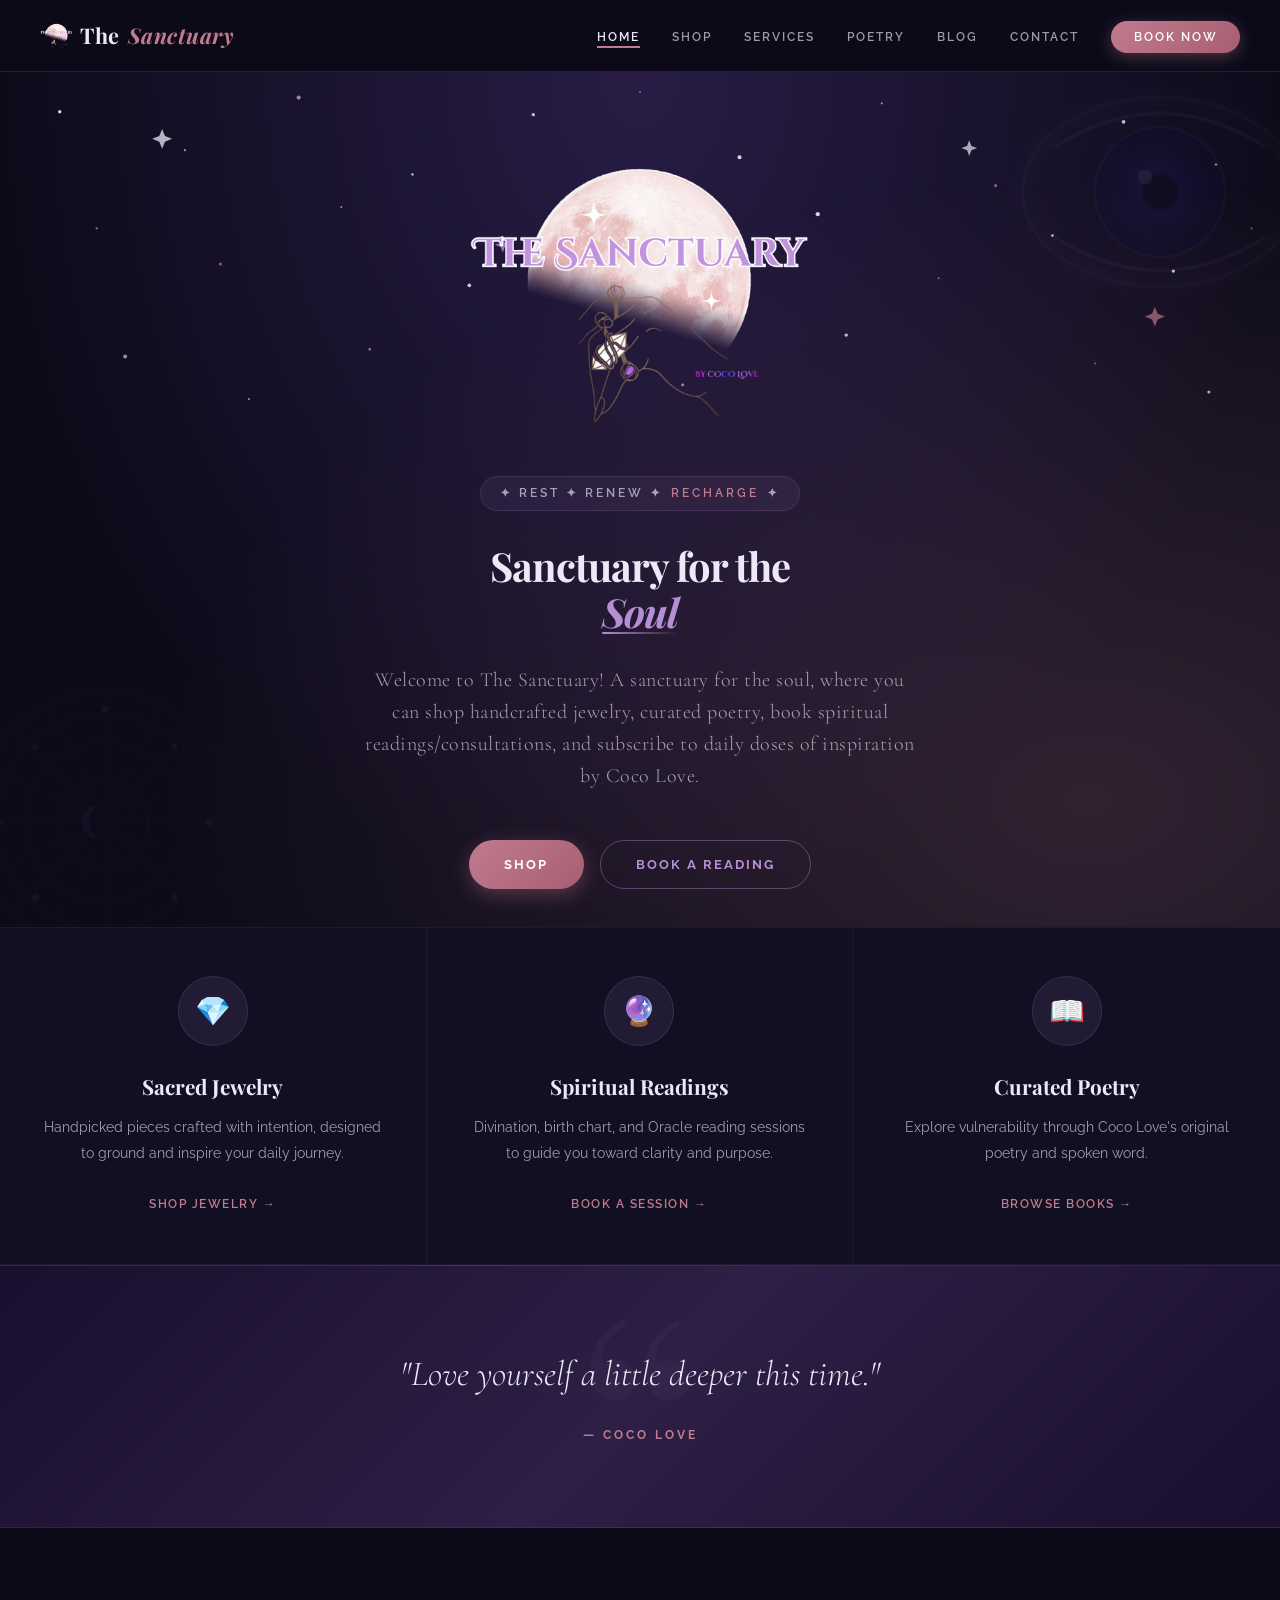
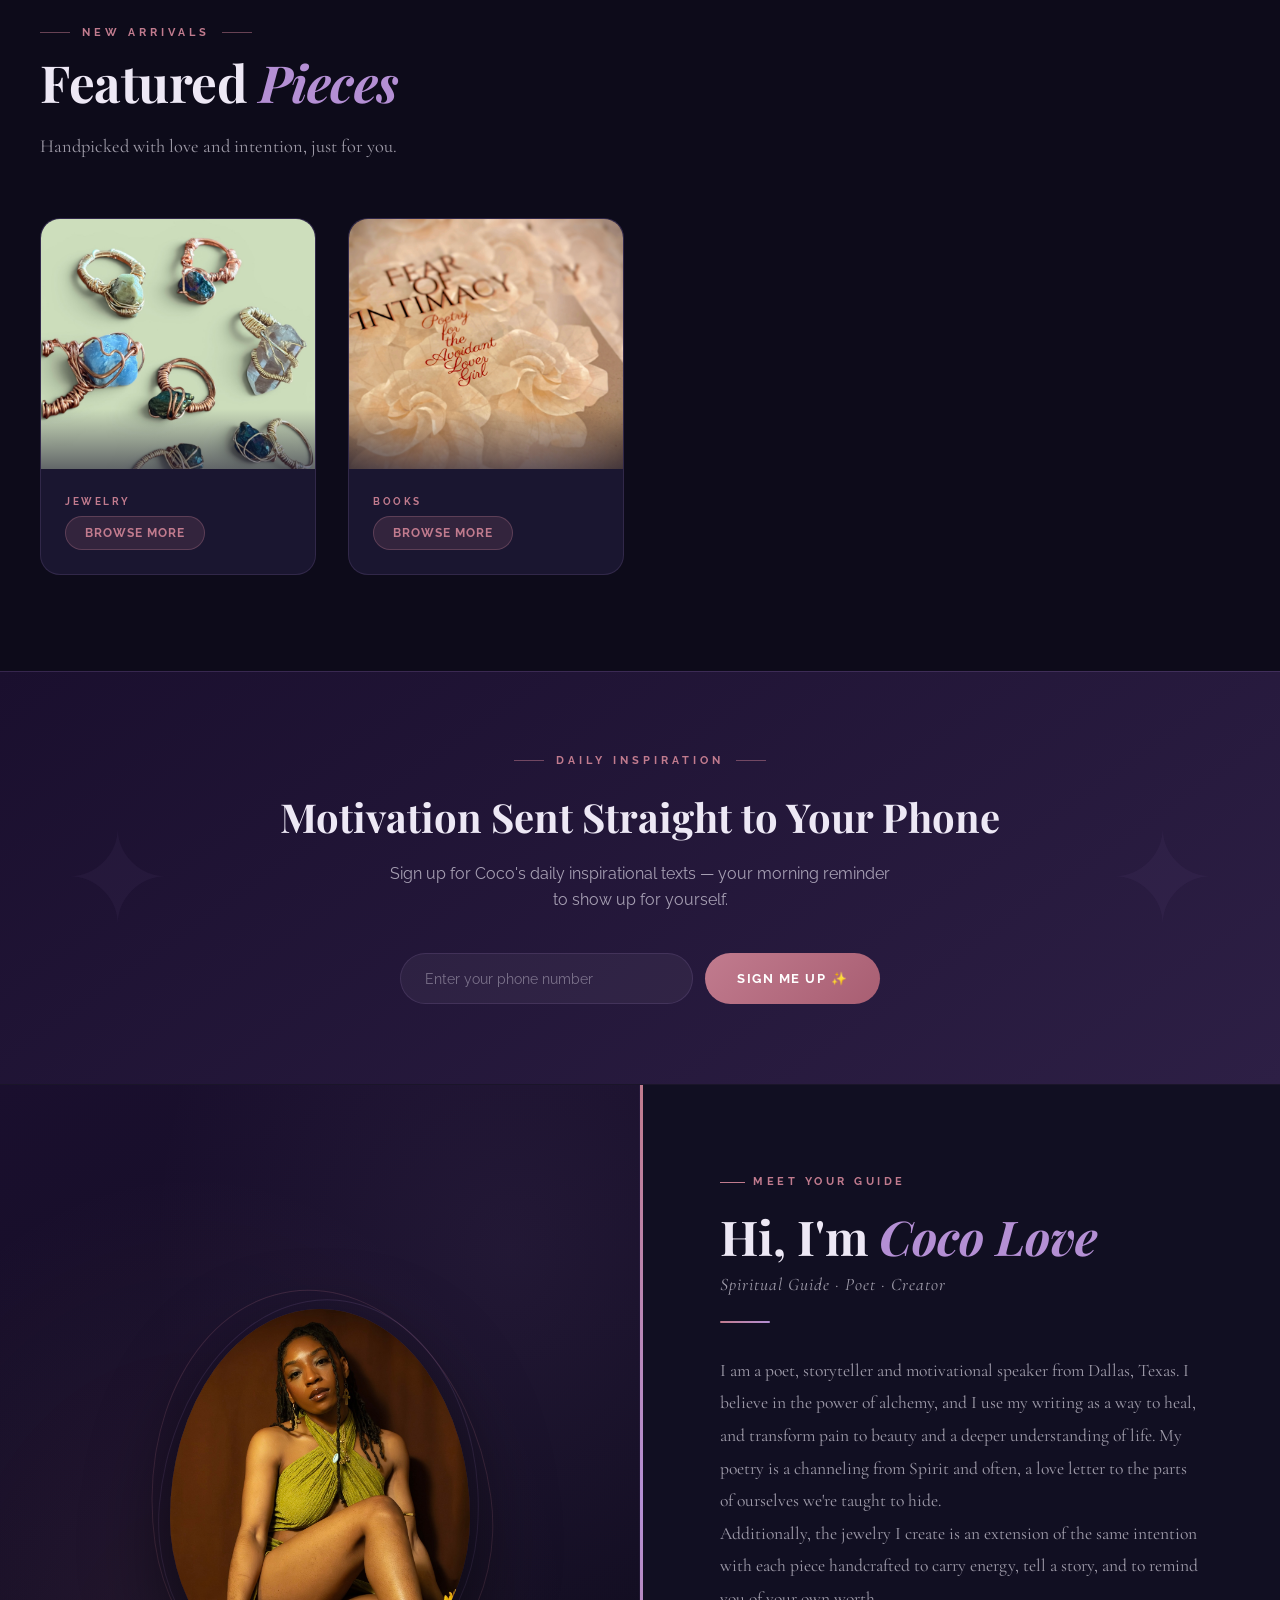
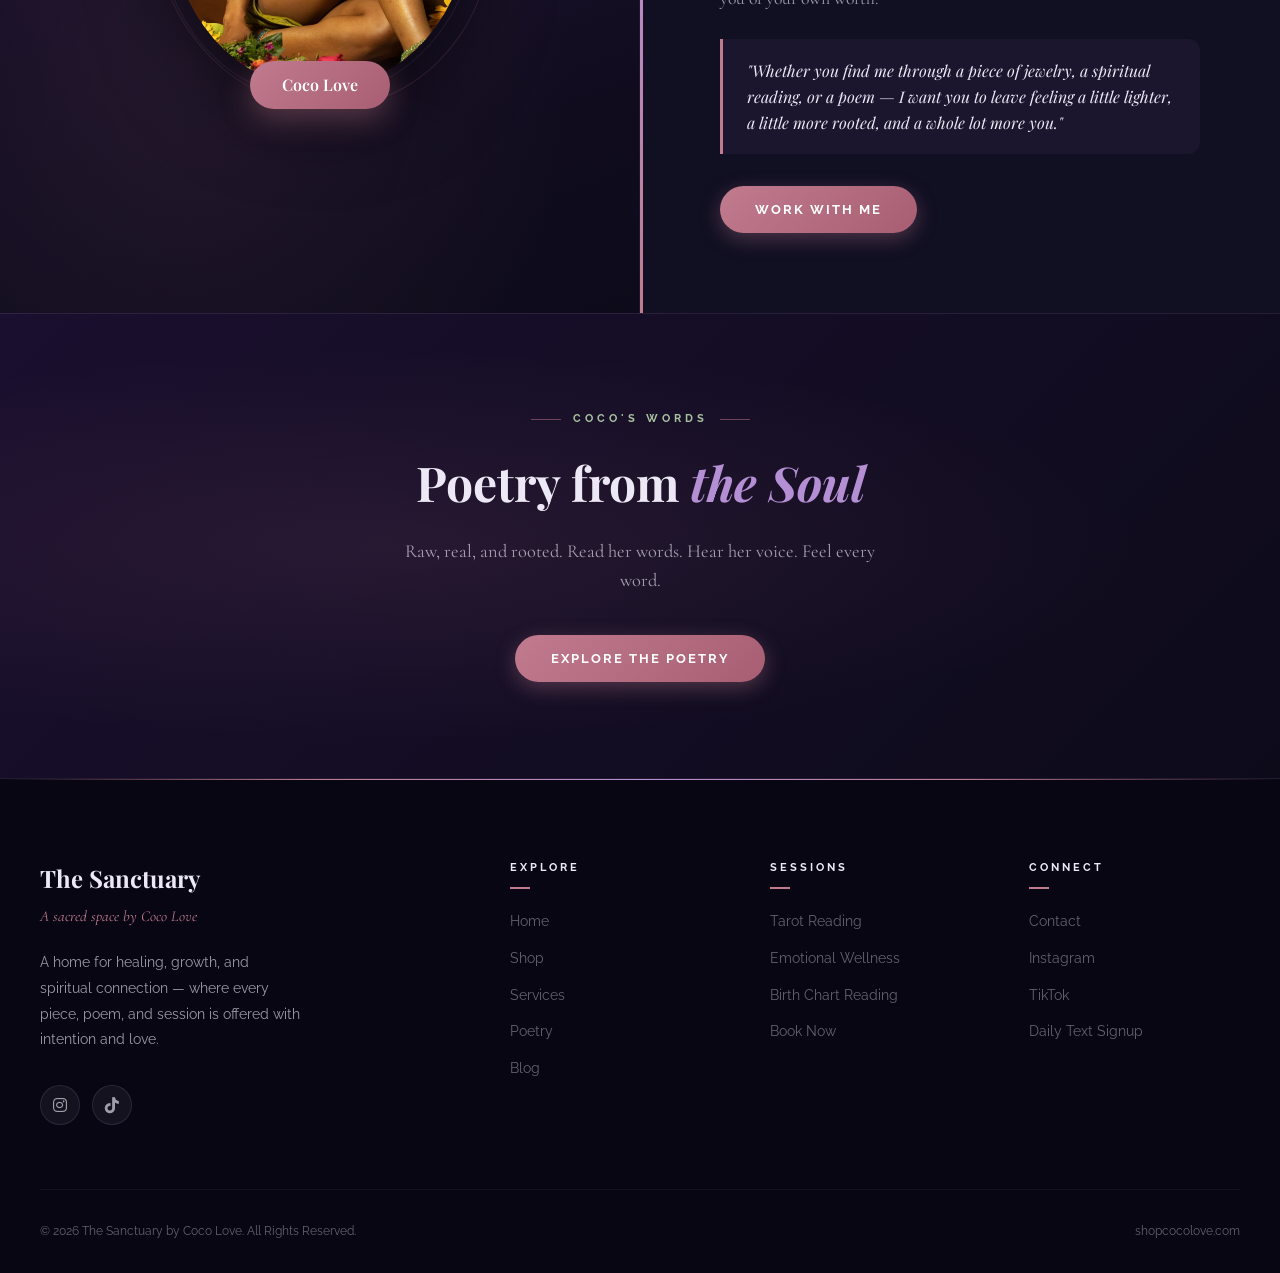
==== commit 445dd79f: "Update layout to indigo scheme" ====
--- a/the-sanctuary.html
+++ b/the-sanctuary.html
@@ -41,26 +41,84 @@
 
   <!-- Hero -->
   <section class="hero">
-    <div class="hero-blob hero-blob-1"></div>
-    <div class="hero-blob hero-blob-2"></div>
-    <div class="hero-blob hero-blob-3"></div>
-
-    <!-- Botanical SVG decorations -->
-    <svg class="hero-botanical hero-botanical-tl" viewBox="0 0 200 200" fill="none" xmlns="http://www.w3.org/2000/svg">
-      <path d="M10 190 Q50 100 100 60 Q80 120 10 190Z" fill="#7D9B76"/>
-      <path d="M30 180 Q90 90 150 50 Q120 130 30 180Z" fill="#5B7A54"/>
-      <path d="M5 150 Q60 80 130 40 Q100 120 5 150Z" fill="#7D9B76" opacity="0.6"/>
-      <line x1="10" y1="190" x2="100" y2="60" stroke="#5B7A54" stroke-width="1"/>
+
+    <!-- ★ Night sky stars -->
+    <svg class="hero-stars" viewBox="0 0 900 500" xmlns="http://www.w3.org/2000/svg" preserveAspectRatio="xMidYMid slice">
+      <circle cx="42"  cy="28"  r="1.2" fill="#EDE8F5" opacity="0.9"/>
+      <circle cx="130" cy="55"  r="0.8" fill="#EDE8F5" opacity="0.6"/>
+      <circle cx="210" cy="18"  r="1.5" fill="#B48FD4" opacity="0.85"/>
+      <circle cx="290" cy="72"  r="0.9" fill="#EDE8F5" opacity="0.7"/>
+      <circle cx="375" cy="30"  r="1.2" fill="#EDE8F5" opacity="0.8"/>
+      <circle cx="450" cy="14"  r="0.7" fill="#B48FD4" opacity="0.65"/>
+      <circle cx="520" cy="60"  r="1.4" fill="#EDE8F5" opacity="0.9"/>
+      <circle cx="620" cy="22"  r="0.8" fill="#EDE8F5" opacity="0.55"/>
+      <circle cx="700" cy="80"  r="1.0" fill="#B48FD4" opacity="0.75"/>
+      <circle cx="790" cy="35"  r="1.3" fill="#EDE8F5" opacity="0.8"/>
+      <circle cx="855" cy="65"  r="0.9" fill="#EDE8F5" opacity="0.6"/>
+      <circle cx="68"  cy="110" r="0.8" fill="#EDE8F5" opacity="0.5"/>
+      <circle cx="155" cy="135" r="1.1" fill="#C17B8E" opacity="0.7"/>
+      <circle cx="240" cy="95"  r="0.7" fill="#EDE8F5" opacity="0.6"/>
+      <circle cx="330" cy="150" r="1.3" fill="#EDE8F5" opacity="0.85"/>
+      <circle cx="415" cy="90"  r="0.9" fill="#B48FD4" opacity="0.6"/>
+      <circle cx="490" cy="130" r="0.8" fill="#EDE8F5" opacity="0.7"/>
+      <circle cx="575" cy="100" r="1.5" fill="#EDE8F5" opacity="0.9"/>
+      <circle cx="660" cy="145" r="0.7" fill="#B48FD4" opacity="0.65"/>
+      <circle cx="740" cy="115" r="1.0" fill="#EDE8F5" opacity="0.75"/>
+      <circle cx="825" cy="140" r="1.2" fill="#EDE8F5" opacity="0.8"/>
+      <circle cx="880" cy="110" r="0.8" fill="#C17B8E" opacity="0.55"/>
+      <circle cx="88"  cy="200" r="1.4" fill="#EDE8F5" opacity="0.6"/>
+      <circle cx="175" cy="230" r="0.8" fill="#EDE8F5" opacity="0.55"/>
+      <circle cx="260" cy="195" r="1.0" fill="#B48FD4" opacity="0.7"/>
+      <circle cx="480" cy="220" r="0.9" fill="#EDE8F5" opacity="0.65"/>
+      <circle cx="595" cy="185" r="1.2" fill="#EDE8F5" opacity="0.8"/>
+      <circle cx="770" cy="205" r="0.7" fill="#B48FD4" opacity="0.6"/>
+      <circle cx="850" cy="225" r="1.1" fill="#EDE8F5" opacity="0.7"/>
+      <path d="M112 45 l2 -5 l2 5 l5 2 l-5 2 l-2 5 l-2 -5 l-5 -2 Z" fill="#EDE8F5" opacity="0.75"/>
+      <path d="M352 120 l1.5 -4 l1.5 4 l4 1.5 l-4 1.5 l-1.5 4 l-1.5 -4 l-4 -1.5 Z" fill="#B48FD4" opacity="0.8"/>
+      <path d="M680 52 l1.5 -4 l1.5 4 l4 1.5 l-4 1.5 l-1.5 4 l-1.5 -4 l-4 -1.5 Z" fill="#EDE8F5" opacity="0.7"/>
+      <path d="M810 170 l2 -5 l2 5 l5 2 l-5 2 l-2 5 l-2 -5 l-5 -2 Z" fill="#C17B8E" opacity="0.65"/>
     </svg>
-    <svg class="hero-botanical hero-botanical-br" viewBox="0 0 200 200" fill="none" xmlns="http://www.w3.org/2000/svg">
-      <path d="M10 190 Q50 100 100 60 Q80 120 10 190Z" fill="#7D9B76"/>
-      <path d="M30 180 Q90 90 150 50 Q120 130 30 180Z" fill="#5B7A54"/>
-      <path d="M5 150 Q60 80 130 40 Q100 120 5 150Z" fill="#7D9B76" opacity="0.6"/>
+
+    <!-- 🧿 Evil eye — top right corner -->
+    <svg class="hero-evileye" viewBox="0 0 120 120" xmlns="http://www.w3.org/2000/svg">
+      <ellipse cx="60" cy="60" rx="55" ry="38" fill="rgba(237,232,245,0.06)" stroke="rgba(237,232,245,0.18)" stroke-width="1.5"/>
+      <circle cx="60" cy="60" r="26" fill="#1A1060" stroke="rgba(180,143,212,0.35)" stroke-width="1"/>
+      <circle cx="60" cy="60" r="19" fill="#2A1A8A" opacity="0.9"/>
+      <circle cx="60" cy="60" r="13" fill="#3D2BC4" opacity="0.85"/>
+      <circle cx="60" cy="60" r="7"  fill="#080613"/>
+      <circle cx="54" cy="54" r="3"  fill="rgba(255,255,255,0.55)"/>
+      <path d="M18 42 Q60 15 102 42" stroke="rgba(180,143,212,0.5)" stroke-width="1.5" fill="none"/>
+      <path d="M18 78 Q60 105 102 78" stroke="rgba(180,143,212,0.5)" stroke-width="1.5" fill="none"/>
+      <ellipse cx="60" cy="60" rx="55" ry="38" fill="none" stroke="rgba(180,143,212,0.12)" stroke-width="8"/>
+    </svg>
+
+    <!-- ☽ Birth chart wheel — bottom left corner -->
+    <svg class="hero-birthchart" viewBox="0 0 200 200" xmlns="http://www.w3.org/2000/svg">
+      <circle cx="100" cy="100" r="90" fill="none" stroke="rgba(180,143,212,0.22)" stroke-width="1.2"/>
+      <circle cx="100" cy="100" r="75" fill="none" stroke="rgba(180,143,212,0.15)" stroke-width="0.8"/>
+      <circle cx="100" cy="100" r="55" fill="none" stroke="rgba(180,143,212,0.12)" stroke-width="0.8"/>
+      <circle cx="100" cy="100" r="30" fill="none" stroke="rgba(193,123,142,0.3)"  stroke-width="1"/>
+      <line x1="100" y1="10"  x2="100" y2="190" stroke="rgba(180,143,212,0.18)" stroke-width="0.7"/>
+      <line x1="10"  y1="100" x2="190" y2="100" stroke="rgba(180,143,212,0.18)" stroke-width="0.7"/>
+      <line x1="36"  y1="36"  x2="164" y2="164" stroke="rgba(180,143,212,0.13)" stroke-width="0.7"/>
+      <line x1="164" y1="36"  x2="36"  y2="164" stroke="rgba(180,143,212,0.13)" stroke-width="0.7"/>
+      <line x1="22"  y1="63"  x2="178" y2="137" stroke="rgba(180,143,212,0.10)" stroke-width="0.6"/>
+      <line x1="22"  y1="137" x2="178" y2="63"  stroke="rgba(180,143,212,0.10)" stroke-width="0.6"/>
+      <line x1="63"  y1="22"  x2="137" y2="178" stroke="rgba(180,143,212,0.10)" stroke-width="0.6"/>
+      <line x1="137" y1="22"  x2="63"  y2="178" stroke="rgba(180,143,212,0.10)" stroke-width="0.6"/>
+      <circle cx="100" cy="22"  r="2.5" fill="#B48FD4" opacity="0.8"/>
+      <circle cx="148" cy="48"  r="2"   fill="#C17B8E" opacity="0.75"/>
+      <circle cx="172" cy="100" r="2.5" fill="#B48FD4" opacity="0.7"/>
+      <circle cx="148" cy="152" r="2"   fill="#EDE8F5" opacity="0.6"/>
+      <circle cx="52"  cy="48"  r="2.5" fill="#C17B8E" opacity="0.65"/>
+      <circle cx="28"  cy="100" r="2"   fill="#B48FD4" opacity="0.7"/>
+      <circle cx="52"  cy="152" r="2.5" fill="#EDE8F5" opacity="0.55"/>
+      <path d="M96 88 a14 14 0 0 0 0 24 a10 10 0 0 1 0 -24Z" fill="#B48FD4" opacity="0.6"/>
     </svg>
 
     <div class="hero-content">
   <img src="THE SANCTUARY.png" style="width:350px; height:350px; object-fit:contain; margin-bottom:1rem; display:block; margin-left:auto; margin-right:auto;" />
-  <div class="hero-badge">✦ <span>Sacred Space</span> ✦ Welcome Home ✦</div>
+  <div class="hero-badge">✦ Rest ✦ Renew ✦ <span>Recharge</span>✦</div>
       <h1 style="font-size:2.5rem;">Sanctuary for the<br><em>Soul</em></h1>
       <p class="hero-sub">Welcome to The Sanctuary! A sanctuary for the soul, where you can
         shop handcrafted jewelry, curated poetry, book spiritual readings/consultations, and 
--- a/styles.css
+++ b/styles.css
@@ -1,1621 +1,1609 @@
- :root {
-      --cream:       #FAF7F2;
-      --light-cream: #F2EBE0;
-      --parchment:   #E8DDD0;
-      --nude:        #D4B896;
-      --tan:         #C4A882;
-      --brown:       #8B6F47;
-      --dark-brown:  #4A3728;
-      --espresso:    #2D1F15;
-      --sage:        #7D9B76;
-      --sage-light:  #A8C4A2;
-      --dark-sage:   #5B7A54;
-      --forest:      #3D5E38;
-      --white:       #FFFFFF;
-      --text:        #3D2B1F;
-      --light-text:  #7A6255;
-      --gold:        #C9A84C;
-      --gold-light:  #E8D5A3;
-      --lavender: #B48FD4;
-      --mauve: #D4A8B0;
-    }
-
-    *, *::before, *::after { margin: 0; padding: 0; box-sizing: border-box; }
-
-    html { scroll-behavior: smooth; }
-
-    body {
-      font-family: 'Raleway', sans-serif;
-      background-color: var(--cream);
-      color: var(--text);
-      line-height: 1.6;
-      overflow-x: hidden;
-    }
-
-    /* ════════════════════════════════════
-       NAVIGATION
-    ════════════════════════════════════ */
-    nav {
-      background: rgba(255,255,255,0.92);
-      backdrop-filter: blur(12px);
-      -webkit-backdrop-filter: blur(12px);
-      padding: 0 2.5rem;
-      position: sticky;
-      top: 0;
-      z-index: 1000;
-      box-shadow: 0 1px 0 rgba(196,168,130,0.3), 0 4px 20px rgba(74,55,40,0.06);
-      display: flex;
-      align-items: center;
-      justify-content: space-between;
-      height: 72px;
-    }
-
-    .nav-logo {
-      font-family: 'Playfair Display', serif;
-      font-size: 1.35rem;
-      font-weight: 700;
-      color: var(--dark-brown);
-      text-decoration: none;
-      letter-spacing: 0.5px;
-      cursor: pointer;
-      display: flex;
-      align-items: center;
-      gap: 0.5rem;
-    }
-
-    .nav-logo-icon {
-      width: 32px;
-      height: 32px;
-      background: linear-gradient(135deg, var(--sage), var(--dark-sage));
-      border-radius: 50%;
-      display: flex;
-      align-items: center;
-      justify-content: center;
-      font-size: 0.95rem;
-    }
-
-    .nav-logo em { color: var(--sage); font-style: italic; }
-
-    .nav-links {
-      display: flex;
-      list-style: none;
-      gap: 2rem;
-      align-items: center;
-    }
-
-    .nav-links a {
-      text-decoration: none;
-      color: var(--light-text);
-      font-size: 0.75rem;
-      font-weight: 600;
-      letter-spacing: 2px;
-      text-transform: uppercase;
-      transition: color 0.3s;
-      cursor: pointer;
-      position: relative;
-    }
-
-    .nav-links a::after {
-      content: '';
-      position: absolute;
-      bottom: -4px; left: 0;
-      width: 0; height: 1.5px;
-      background-color: var(--sage);
-      transition: width 0.3s;
-    }
-
-    .nav-links a:hover::after, .nav-links a.active::after { width: 100%; }
-    .nav-links a:hover, .nav-links a.active { color: var(--dark-brown); }
-
-    .nav-cta {
-      background: linear-gradient(135deg, #C17B8E, #A85E72) !important;
-      color: var(--white) !important;
-      padding: 0.55rem 1.4rem;
-      border-radius: 30px;
-      letter-spacing: 1.5px;
-      box-shadow: 0 4px 15px rgba(91,122,84,0.35);
-    }
-
-    .nav-cta::after { display: none !important; }
-    .nav-cta:hover { box-shadow: 0 6px 20px rgba(91,122,84,0.5) !important; transform: translateY(-1px); }
-
-    .hamburger { display: none; flex-direction: column; cursor: pointer; gap: 5px; }
-    .hamburger span { width: 24px; height: 2px; background-color: var(--dark-brown); transition: all 0.3s; }
-
-    /* ════════════════════════════════════
-       PAGES
-    ════════════════════════════════════ */
-    .page { display: none; }
-    .page.active { display: block; }
-
-    /* ════════════════════════════════════
-       HERO
-    ════════════════════════════════════ */
-    .hero {
-      min-height: 95vh;
-      position: relative;
-      display: flex;
-      align-items: center;
-      justify-content: center;
-      text-align: center;
-      overflow: hidden;
-      background: linear-gradient(160deg, #F8F3EC 0%, #EDE2D5 40%, #DDD0BF 100%);
-    }
-
-    /* Decorative bokeh blobs */
-    .hero-blob {
-      position: absolute;
-      border-radius: 50%;
-      filter: blur(60px);
-      opacity: 0.35;
-    }
-    .hero-blob-1 { width: 500px; height: 500px; background: var(--sage-light); top: -100px; left: -150px; }
-    .hero-blob-2 { width: 400px; height: 400px; background: var(--gold-light); bottom: -80px; right: -100px; }
-    .hero-blob-3 { width: 300px; height: 300px; background: var(--nude); top: 50%; left: 60%; transform: translate(-50%,-50%); }
-
-    /* Botanical SVG decoration */
-    .hero-botanical {
-      position: absolute;
-      opacity: 0.12;
-    }
-    .hero-botanical-tl { top: -20px; left: -20px; width: 300px; transform: rotate(20deg); }
-    .hero-botanical-br { bottom: -20px; right: -20px; width: 280px; transform: rotate(200deg); }
-
-    .hero-content { position: relative; z-index: 2; max-width: 800px; padding: 0 1.5rem; }
-
-    .hero-badge {
-      display: inline-flex;
-      align-items: center;
-      gap: 0.5rem;
-      background: rgba(255,255,255,0.65);
-      border: 1px solid rgba(196,168,130,0.4);
-      backdrop-filter: blur(8px);
-      padding: 0.45rem 1.2rem;
-      border-radius: 30px;
-      font-size: 0.72rem;
-      font-weight: 600;
-      letter-spacing: 3px;
-      text-transform: uppercase;
-      color: var(--brown);
-      margin-bottom: 2rem;
-    }
-
-    .hero-badge span { color: var(--sage); }
-
-    .hero h1 {
-      font-family: 'Playfair Display', serif;
-      font-size: clamp(3rem, 7vw, 5.5rem);
-      color: var(--dark-brown);
-      line-height: 1.1;
-      margin-bottom: 1.8rem;
-      letter-spacing: -1px;
-    }
-
-    .hero h1 em {
-      font-style: italic;
-      color: var(--sage);
-      position: relative;
-    }
-
-    .hero h1 em::after {
-      content: '';
-      position: absolute;
-      bottom: 4px; left: 0;
-      width: 100%; height: 3px;
-      background: linear-gradient(90deg, var(--sage), transparent);
-      border-radius: 2px;
-    }
-
-    .hero-sub {
-      font-family: 'Cormorant Garamond', serif;
-      font-size: clamp(1.1rem, 2.5vw, 1.35rem);
-      color: var(--light-text);
-      margin-bottom: 3rem;
-      font-weight: 300;
-      letter-spacing: 0.5px;
-      max-width: 560px;
-      margin-left: auto;
-      margin-right: auto;
-    }
-
-    .hero-buttons { display: flex; gap: 1rem; justify-content: center; flex-wrap: wrap; }
-
-    /* ════════════════════════════════════
-       BUTTONS
-    ════════════════════════════════════ */
-    .btn-primary {
-      background: linear-gradient(135deg, #C17B8E 0%, #A85E72 100%);
-      color: var(--white);
-      padding: 1rem 2.2rem;
-      border: none;
-      border-radius: 50px;
-      font-family: 'Raleway', sans-serif;
-      font-size: 0.8rem;
-      font-weight: 700;
-      letter-spacing: 2px;
-      cursor: pointer;
-      transition: all 0.3s;
-      text-transform: uppercase;
-      box-shadow: 0 6px 20px rgba(180,143,212,0.4);
-    }
-
-    .btn-primary:hover {
-      transform: translateY(-3px);
-      box-shadow: 0 10px 30px rgba(91,122,84,0.5);
-    }
-
-    .btn-outline {
-      background: transparent;
-      color: var(--dark-brown);
-      padding: 1rem 2.2rem;
-      border: 2px solid var(--tan);
-      border-radius: 50px;
-      font-family: 'Raleway', sans-serif;
-      font-size: 0.8rem;
-      font-weight: 700;
-      letter-spacing: 2px;
-      cursor: pointer;
-      transition: all 0.3s;
-      text-transform: uppercase;
-    }
-
-    .btn-outline:hover {
-      background: var(--dark-brown);
-      border-color: var(--dark-brown);
-      color: var(--white);
-      transform: translateY(-3px);
-    }
-
-    .btn-dark {
-      background: var(--espresso);
-      color: var(--white);
-      padding: 1rem 2.2rem;
-      border: none;
-      border-radius: 50px;
-      font-family: 'Raleway', sans-serif;
-      font-size: 0.8rem;
-      font-weight: 700;
-      letter-spacing: 2px;
-      cursor: pointer;
-      transition: all 0.3s;
-      text-transform: uppercase;
-      box-shadow: 0 6px 20px rgba(45,31,21,0.3);
-    }
-
-    .btn-dark:hover { background: var(--dark-brown); transform: translateY(-3px); }
-
-    /* ════════════════════════════════════
-       SECTION SHARED
-    ════════════════════════════════════ */
-    .section { padding: 6rem 2rem; }
-    .section-inner { max-width: 1200px; margin: 0 auto; }
-
-    .section-eyebrow {
-      display: flex;
-      align-items: center;
-      gap: 0.75rem;
-      font-size: 0.68rem;
-      font-weight: 700;
-      letter-spacing: 4px;
-      text-transform: uppercase;
-      color: #C17B8E;
-      margin-bottom: 0.75rem;
-    }
-
-    .section-eyebrow::before, .section-eyebrow::after {
-      content: '';
-      flex: 0 0 30px;
-      height: 1px;
-      background: #C17B8E;
-      opacity: 0.5;
-    }
-
-    .section-title {
-      font-family: 'Playfair Display', serif;
-      font-size: clamp(2rem, 4.5vw, 3.2rem);
-      color: var(--dark-brown);
-      margin-bottom: 1.2rem;
-      line-height: 1.15;
-      letter-spacing: -0.5px;
-    }
-
-    .section-title em { font-style: italic; color: var(--sage-light); }
-
-    .section-subtitle {
-      font-family: 'Cormorant Garamond', serif;
-      color: var(--light-text);
-      font-size: 1.15rem;
-      max-width: 520px;
-      margin-bottom: 3.5rem;
-      font-weight: 400;
-      line-height: 1.7;
-    }
-
-    /* ════════════════════════════════════
-       FEATURE BLOCKS (HOME)
-    ════════════════════════════════════ */
-    .features-section {
-      background: var(--espresso);
-      position: relative;
-      overflow: hidden;
-    }
-
-    .features-section::before {
-      content: '';
-      position: absolute;
-      inset: 0;
-      background: url("data:image/svg+xml,%3Csvg width='60' height='60' viewBox='0 0 60 60' xmlns='http://www.w3.org/2000/svg'%3E%3Cg fill='none' fill-rule='evenodd'%3E%3Cg fill='%23ffffff' fill-opacity='0.02'%3E%3Ccircle cx='30' cy='30' r='1'/%3E%3C/g%3E%3C/g%3E%3C/svg%3E");
-    }
-
-    .three-col {
-      display: grid;
-      grid-template-columns: repeat(3, 1fr);
-      gap: 0;
-    }
-
-    .feature-block {
-      padding: 3rem 2.5rem;
-      border-right: 1px solid rgba(255,255,255,0.07);
-      text-align: center;
-      position: relative;
-      transition: background 0.3s;
-    }
-
-    .feature-block:last-child { border-right: none; }
-    .feature-block:hover { background: rgba(255,255,255,0.03); }
-
-    .feature-block-icon {
-      width: 70px;
-      height: 70px;
-      background: rgba(125,155,118,0.15);
-      border: 1px solid rgba(125,155,118,0.3);
-      border-radius: 50%;
-      display: flex;
-      align-items: center;
-      justify-content: center;
-      font-size: 1.8rem;
-      margin: 0 auto 1.5rem;
-    }
-
-    .feature-block h3 {
-      font-family: 'Playfair Display', serif;
-      font-size: 1.3rem;
-      color: var(--white);
-      margin-bottom: 0.75rem;
-    }
-
-    .feature-block p { font-size: 0.88rem; color: rgba(255,255,255,0.55); line-height: 1.8; margin-bottom: 1.5rem; }
-
-    .feature-link {
-      display: inline-flex;
-      align-items: center;
-      gap: 0.4rem;
-      color: var(--sage-light);
-      font-size: 0.75rem;
-      font-weight: 600;
-      letter-spacing: 1.5px;
-      text-transform: uppercase;
-      cursor: pointer;
-      transition: gap 0.3s;
-    }
-
-    .feature-link:hover { gap: 0.7rem; }
-
-    /* ════════════════════════════════════
-       QUOTE BANNER
-    ════════════════════════════════════ */
-    .quote-banner {
-      background: linear-gradient(135deg, var(--sage) 0%, var(--forest) 100%);
-      padding: 5rem 2rem;
-      text-align: center;
-      position: relative;
-      overflow: hidden;
-    }
-
-    .quote-banner::before {
-      content: '\201C';
-      position: absolute;
-      top: -0.5rem; left: 50%;
-      transform: translateX(-50%);
-      font-family: 'Playfair Display', serif;
-      font-size: 20rem;
-      color: rgba(255,255,255,0.04);
-      line-height: 1;
-      pointer-events: none;
-    }
-
-    .quote-banner blockquote {
-      font-family: 'Cormorant Garamond', serif;
-      font-size: clamp(1.4rem, 3.5vw, 2.2rem);
-      color: var(--white);
-      font-weight: 300;
-      font-style: italic;
-      max-width: 750px;
-      margin: 0 auto 1.2rem;
-      line-height: 1.6;
-      position: relative;
-      z-index: 1;
-    }
-
-    .quote-banner cite {
-      font-family: 'Raleway', sans-serif;
-      color: rgba(255,255,255,0.6);
-      font-size: 0.75rem;
-      font-weight: 700;
-      letter-spacing: 3px;
-      text-transform: uppercase;
-      font-style: normal;
-    }
-
-    /* ════════════════════════════════════
-       PRODUCT CARDS
-    ════════════════════════════════════ */
-    .product-grid {
-      display: grid;
-      grid-template-columns: repeat(auto-fill, minmax(270px, 1fr));
-      gap: 2rem;
-    }
-
-    .product-card {
-  background: var(--white);
+:root {
+  --bg-primary:    #0D0B1A;
+  --bg-secondary:  #110F22;
+  --bg-card:       #1A1630;
+  --bg-deep:       #080613;
+  --text-primary:  #EDE8F5;
+  --text-secondary:rgba(237,232,245,0.65);
+  --text-muted:    rgba(237,232,245,0.4);
+  --mauve:         #C17B8E;
+  --mauve-dark:    #A85E72;
+  --lavender:      #B48FD4;
+  --lavender-dim:  rgba(180,143,212,0.15);
+  --border:        rgba(180,143,212,0.15);
+  --border-soft:   rgba(180,143,212,0.08);
+  --white:         #FFFFFF;
+  --sage:          #7D9B76;
+  --sage-light:    #A8C4A2;
+  /* legacy aliases so old inline styles still resolve */
+  --cream:         #0D0B1A;
+  --light-cream:   #110F22;
+  --parchment:     #1A1630;
+  --nude:          #C17B8E;
+  --tan:           rgba(180,143,212,0.4);
+  --brown:         rgba(237,232,245,0.6);
+  --dark-brown:    #EDE8F5;
+  --espresso:      #080613;
+  --light-text:    rgba(237,232,245,0.6);
+  --text:          #EDE8F5;
+  --gold:          #C17B8E;
+  --gold-light:    rgba(180,143,212,0.2);
+  --dark-sage:     #A85E72;
+  --forest:        #1A1630;
+}
+
+*, *::before, *::after { margin: 0; padding: 0; box-sizing: border-box; }
+html { scroll-behavior: smooth; }
+
+body {
+  font-family: 'Raleway', sans-serif;
+  background-color: var(--bg-primary);
+  color: var(--text-primary);
+  line-height: 1.6;
+  overflow-x: hidden;
+}
+
+/* ════════════════════════════════════
+   NAVIGATION
+════════════════════════════════════ */
+nav {
+  background: rgba(13,11,26,0.88);
+  backdrop-filter: blur(16px);
+  -webkit-backdrop-filter: blur(16px);
+  padding: 0 2.5rem;
+  position: sticky;
+  top: 0;
+  z-index: 1000;
+  border-bottom: 0.5px solid var(--border);
+  display: flex;
+  align-items: center;
+  justify-content: space-between;
+  height: 72px;
+}
+
+.nav-logo {
+  font-family: 'Playfair Display', serif;
+  font-size: 1.35rem;
+  font-weight: 700;
+  color: var(--text-primary);
+  text-decoration: none;
+  letter-spacing: 0.5px;
+  cursor: pointer;
+  display: flex;
+  align-items: center;
+  gap: 0.5rem;
+}
+
+.nav-logo-icon {
+  width: 32px; height: 32px;
+  border-radius: 50%;
+  display: flex;
+  align-items: center;
+  justify-content: center;
+  overflow: hidden;
+}
+
+.nav-logo em { color: var(--mauve); font-style: italic; }
+
+.nav-links {
+  display: flex;
+  list-style: none;
+  gap: 2rem;
+  align-items: center;
+}
+
+.nav-links a {
+  text-decoration: none;
+  color: var(--text-secondary);
+  font-size: 0.75rem;
+  font-weight: 600;
+  letter-spacing: 2px;
+  text-transform: uppercase;
+  transition: color 0.3s;
+  cursor: pointer;
+  position: relative;
+}
+
+.nav-links a::after {
+  content: '';
+  position: absolute;
+  bottom: -4px; left: 0;
+  width: 0; height: 1.5px;
+  background-color: var(--mauve);
+  transition: width 0.3s;
+}
+
+.nav-links a:hover::after, .nav-links a.active::after { width: 100%; }
+.nav-links a:hover, .nav-links a.active { color: var(--text-primary); }
+
+.nav-cta {
+  background: linear-gradient(135deg, var(--mauve), var(--mauve-dark)) !important;
+  color: var(--white) !important;
+  padding: 0.55rem 1.4rem;
+  border-radius: 30px;
+  letter-spacing: 1.5px;
+  box-shadow: 0 4px 15px rgba(193,123,142,0.35);
+}
+
+.nav-cta::after { display: none !important; }
+.nav-cta:hover { box-shadow: 0 6px 20px rgba(193,123,142,0.5) !important; transform: translateY(-1px); }
+
+.hamburger { display: none; flex-direction: column; cursor: pointer; gap: 5px; }
+.hamburger span { width: 24px; height: 2px; background-color: var(--text-primary); transition: all 0.3s; }
+
+/* ════════════════════════════════════
+   PAGES
+════════════════════════════════════ */
+.page { display: none; }
+.page.active { display: block; }
+
+/* ════════════════════════════════════
+   HERO
+════════════════════════════════════ */
+.hero {
+  min-height: 95vh;
+  position: relative;
+  display: flex;
+  align-items: center;
+  justify-content: center;
+  text-align: center;
+  overflow: hidden;
+  background: radial-gradient(ellipse at 50% 0%, rgba(90,60,150,0.35) 0%, transparent 70%),
+              radial-gradient(ellipse at 85% 85%, rgba(193,123,142,0.2) 0%, transparent 60%),
+              var(--bg-primary);
+}
+
+/* Hide old botanical blobs */
+.hero-blob, .hero-botanical { display: none; }
+
+/* Stars layer */
+.hero-stars {
+  position: absolute;
+  inset: 0;
+  pointer-events: none;
+  z-index: 0;
+}
+
+/* Evil eye — top right */
+.hero-evileye {
+  position: absolute;
+  top: -30px; right: -30px;
+  width: 300px; height: 300px;
+  opacity: 0.1;
+  pointer-events: none;
+  z-index: 0;
+}
+
+/* Birth chart — bottom left */
+.hero-birthchart {
+  position: absolute;
+  bottom: -40px; left: -40px;
+  width: 290px; height: 290px;
+  opacity: 0.07;
+  pointer-events: none;
+  z-index: 0;
+}
+
+.hero-content { position: relative; z-index: 2; max-width: 800px; padding: 0 1.5rem; }
+
+.hero-badge {
+  display: inline-flex;
+  align-items: center;
+  gap: 0.5rem;
+  background: rgba(180,143,212,0.08);
+  border: 1px solid var(--border);
+  backdrop-filter: blur(8px);
+  padding: 0.45rem 1.2rem;
+  border-radius: 30px;
+  font-size: 0.72rem;
+  font-weight: 600;
+  letter-spacing: 3px;
+  text-transform: uppercase;
+  color: var(--text-secondary);
+  margin-bottom: 2rem;
+}
+
+.hero-badge span { color: var(--mauve); }
+
+.hero h1 {
+  font-family: 'Playfair Display', serif;
+  font-size: clamp(2.2rem, 6vw, 4.5rem);
+  color: var(--text-primary);
+  line-height: 1.15;
+  margin-bottom: 1.8rem;
+  letter-spacing: -1px;
+}
+
+.hero h1 em {
+  font-style: italic;
+  color: var(--lavender);
+  position: relative;
+}
+
+.hero h1 em::after {
+  content: '';
+  position: absolute;
+  bottom: 4px; left: 0;
+  width: 100%; height: 2px;
+  background: linear-gradient(90deg, var(--lavender), transparent);
+  border-radius: 2px;
+}
+
+.hero-sub {
+  font-family: 'Cormorant Garamond', serif;
+  font-size: clamp(1rem, 2.5vw, 1.25rem);
+  color: var(--text-secondary);
+  margin-bottom: 3rem;
+  font-weight: 300;
+  letter-spacing: 0.5px;
+  max-width: 560px;
+  margin-left: auto;
+  margin-right: auto;
+}
+
+.hero-buttons { display: flex; gap: 1rem; justify-content: center; flex-wrap: wrap; }
+
+/* ════════════════════════════════════
+   BUTTONS
+════════════════════════════════════ */
+.btn-primary {
+  background: linear-gradient(135deg, var(--mauve) 0%, var(--mauve-dark) 100%);
+  color: var(--white);
+  padding: 1rem 2.2rem;
+  border: none;
+  border-radius: 50px;
+  font-family: 'Raleway', sans-serif;
+  font-size: 0.8rem;
+  font-weight: 700;
+  letter-spacing: 2px;
+  cursor: pointer;
+  transition: all 0.3s;
+  text-transform: uppercase;
+  box-shadow: 0 6px 20px rgba(193,123,142,0.35);
+}
+
+.btn-primary:hover {
+  transform: translateY(-3px);
+  box-shadow: 0 10px 30px rgba(193,123,142,0.5);
+}
+
+.btn-outline {
+  background: transparent;
+  color: var(--lavender);
+  padding: 1rem 2.2rem;
+  border: 1.5px solid rgba(180,143,212,0.4);
+  border-radius: 50px;
+  font-family: 'Raleway', sans-serif;
+  font-size: 0.8rem;
+  font-weight: 700;
+  letter-spacing: 2px;
+  cursor: pointer;
+  transition: all 0.3s;
+  text-transform: uppercase;
+}
+
+.btn-outline:hover {
+  background: rgba(180,143,212,0.12);
+  border-color: var(--lavender);
+  color: var(--white);
+  transform: translateY(-3px);
+}
+
+.btn-dark {
+  background: rgba(255,255,255,0.08);
+  color: var(--white);
+  padding: 1rem 2.2rem;
+  border: 1px solid var(--border);
+  border-radius: 50px;
+  font-family: 'Raleway', sans-serif;
+  font-size: 0.8rem;
+  font-weight: 700;
+  letter-spacing: 2px;
+  cursor: pointer;
+  transition: all 0.3s;
+  text-transform: uppercase;
+}
+
+.btn-dark:hover { background: rgba(255,255,255,0.14); transform: translateY(-3px); }
+
+/* ════════════════════════════════════
+   SECTION SHARED
+════════════════════════════════════ */
+.section { padding: 6rem 2rem; }
+.section-inner { max-width: 1200px; margin: 0 auto; }
+
+.section-eyebrow {
+  display: flex;
+  align-items: center;
+  gap: 0.75rem;
+  font-size: 0.68rem;
+  font-weight: 700;
+  letter-spacing: 4px;
+  text-transform: uppercase;
+  color: var(--mauve);
+  margin-bottom: 0.75rem;
+}
+
+.section-eyebrow::before, .section-eyebrow::after {
+  content: '';
+  flex: 0 0 30px;
+  height: 1px;
+  background: var(--mauve);
+  opacity: 0.5;
+}
+
+.section-title {
+  font-family: 'Playfair Display', serif;
+  font-size: clamp(2rem, 4.5vw, 3.2rem);
+  color: var(--text-primary);
+  margin-bottom: 1.2rem;
+  line-height: 1.15;
+  letter-spacing: -0.5px;
+}
+
+.section-title em { font-style: italic; color: var(--lavender); }
+
+.section-subtitle {
+  font-family: 'Cormorant Garamond', serif;
+  color: var(--text-secondary);
+  font-size: 1.15rem;
+  max-width: 520px;
+  margin-bottom: 3.5rem;
+  font-weight: 400;
+  line-height: 1.7;
+}
+
+/* ════════════════════════════════════
+   FEATURE BLOCKS (HOME)
+════════════════════════════════════ */
+.features-section {
+  background: var(--bg-secondary);
+  position: relative;
+  overflow: hidden;
+  border-top: 0.5px solid var(--border-soft);
+  border-bottom: 0.5px solid var(--border-soft);
+}
+
+.three-col {
+  display: grid;
+  grid-template-columns: repeat(3, 1fr);
+  gap: 0;
+}
+
+.feature-block {
+  padding: 3rem 2.5rem;
+  border-right: 1px solid var(--border-soft);
+  text-align: center;
+  position: relative;
+  transition: background 0.3s;
+}
+
+.feature-block:last-child { border-right: none; }
+.feature-block:hover { background: rgba(180,143,212,0.04); }
+
+.feature-block-icon {
+  width: 70px; height: 70px;
+  background: rgba(180,143,212,0.1);
+  border: 1px solid var(--border);
+  border-radius: 50%;
+  display: flex;
+  align-items: center;
+  justify-content: center;
+  font-size: 1.8rem;
+  margin: 0 auto 1.5rem;
+}
+
+.feature-block h3 {
+  font-family: 'Playfair Display', serif;
+  font-size: 1.3rem;
+  color: var(--text-primary);
+  margin-bottom: 0.75rem;
+}
+
+.feature-block p { font-size: 0.88rem; color: var(--text-secondary); line-height: 1.8; margin-bottom: 1.5rem; }
+
+.feature-link {
+  display: inline-flex;
+  align-items: center;
+  gap: 0.4rem;
+  color: var(--mauve);
+  font-size: 0.75rem;
+  font-weight: 600;
+  letter-spacing: 1.5px;
+  text-transform: uppercase;
+  cursor: pointer;
+  transition: gap 0.3s;
+}
+
+.feature-link:hover { gap: 0.7rem; }
+
+/* ════════════════════════════════════
+   QUOTE BANNER
+════════════════════════════════════ */
+.quote-banner {
+  background: linear-gradient(135deg, #1A0F2E 0%, #2D1F45 50%, #1A0F2E 100%);
+  padding: 5rem 2rem;
+  text-align: center;
+  position: relative;
+  overflow: hidden;
+  border-top: 0.5px solid var(--border);
+  border-bottom: 0.5px solid var(--border);
+}
+
+.quote-banner::before {
+  content: '\201C';
+  position: absolute;
+  top: -0.5rem; left: 50%;
+  transform: translateX(-50%);
+  font-family: 'Playfair Display', serif;
+  font-size: 20rem;
+  color: rgba(180,143,212,0.04);
+  line-height: 1;
+  pointer-events: none;
+}
+
+.quote-banner blockquote {
+  font-family: 'Cormorant Garamond', serif;
+  font-size: clamp(1.4rem, 3.5vw, 2.2rem);
+  color: var(--text-primary);
+  font-weight: 300;
+  font-style: italic;
+  max-width: 750px;
+  margin: 0 auto 1.2rem;
+  line-height: 1.6;
+  position: relative;
+  z-index: 1;
+}
+
+.quote-banner cite {
+  font-family: 'Raleway', sans-serif;
+  color: var(--mauve);
+  font-size: 0.75rem;
+  font-weight: 700;
+  letter-spacing: 3px;
+  text-transform: uppercase;
+  font-style: normal;
+}
+
+/* ════════════════════════════════════
+   PRODUCT CARDS
+════════════════════════════════════ */
+.product-grid {
+  display: grid;
+  grid-template-columns: repeat(auto-fill, minmax(270px, 1fr));
+  gap: 2rem;
+}
+
+.product-card {
+  background: var(--bg-card);
   border-radius: 20px;
   overflow: hidden;
   transition: transform 0.4s cubic-bezier(0.175,0.885,0.32,1.275), box-shadow 0.4s;
   cursor: pointer;
-  border: 1px solid rgba(196,168,130,0.15);
+  border: 0.5px solid var(--border);
   display: flex;
   flex-direction: column;
 }
 
-    .product-card:hover {
-      transform: translateY(-8px) scale(1.01);
-      box-shadow: 0 25px 60px rgba(74,55,40,0.15);
-    }
-
-    .product-image {
-      height: 250px;
-      background: linear-gradient(145deg, var(--light-cream) 0%, var(--parchment) 100%);
-      display: flex;
-      align-items: center;
-      justify-content: center;
-      font-size: 4rem;
-      position: relative;
-      overflow: hidden;
-    }
-
-    .product-image::after {
-      content: '';
-      position: absolute;
-      bottom: 0; left: 0; right: 0;
-      height: 60px;
-      background: linear-gradient(transparent, rgba(255,255,255,0.4));
-    }
-
-    .product-badge {
-      position: absolute;
-      top: 1rem; left: 1rem;
-      background: linear-gradient(135deg, var(--sage), var(--dark-sage));
-      color: var(--white);
-      padding: 0.3rem 0.85rem;
-      border-radius: 30px;
-      font-size: 0.65rem;
-      font-weight: 700;
-      letter-spacing: 1.5px;
-      text-transform: uppercase;
-      box-shadow: 0 4px 12px rgba(91,122,84,0.4);
-    }
-
-    .product-info { padding: 1.5rem; display: flex; flex-direction: column; flex: 1; }
-
-    .product-category {
-      font-size: 0.65rem;
-      letter-spacing: 2.5px;
-      text-transform: uppercase;
-      color: var(--sage);
-      font-weight: 700;
-      margin-bottom: 0.4rem;
-    }
-
-    .product-name {
-      font-family: 'Playfair Display', serif;
-      font-size: 1.15rem;
-      color: var(--dark-brown);
-      margin-bottom: 0.4rem;
-      line-height: 1.3;
-    }
-
-    .product-desc { font-size: 0.82rem; color: var(--light-text); margin-bottom: 1.2rem; line-height: 1.6; }
-
-    .product-footer { display: flex; align-items: center; justify-content: space-between; margin-top: auto; }
-
-    .product-price {
-      font-family: 'Playfair Display', serif;
-      font-size: 1.2rem;
-      font-weight: 600;
-      color: var(--dark-brown);
-    }
-
-    .add-to-cart {
-      background: var(--espresso);
-      color: var(--white);
-      border: none;
-      padding: 0.55rem 1.2rem;
-      border-radius: 30px;
-      font-family: 'Raleway', sans-serif;
-      font-size: 0.72rem;
-      font-weight: 700;
-      cursor: pointer;
-      transition: all 0.3s;
-      letter-spacing: 1px;
-      text-transform: uppercase;
-    }
-
-    .add-to-cart:hover { background: var(--mauve); transform: scale(1.05); }
-
-    .shop-filters { display: flex; gap: 0.75rem; margin-bottom: 3rem; flex-wrap: wrap; }
-
-    .filter-btn {
-      padding: 0.55rem 1.4rem;
-      border: 1.5px solid var(--parchment);
-      background: transparent;
-      border-radius: 30px;
-      font-family: 'Raleway', sans-serif;
-      font-size: 0.72rem;
-      font-weight: 700;
-      color: var(--light-text);
-      cursor: pointer;
-      transition: all 0.3s;
-      letter-spacing: 1.5px;
-      text-transform: uppercase;
-    }
-
-    .filter-btn.active, .filter-btn:hover {
-      background: var(--dark-brown);
-      border-color: var(--dark-brown);
-      color: var(--white);
-    }
-
-    /* ════════════════════════════════════
-       SMS SECTION
-    ════════════════════════════════════ */
-    .sms-section {
-      background: linear-gradient(145deg, var(--parchment) 0%, var(--nude) 100%);
-      padding: 5rem 2rem;
-      text-align: center;
-      position: relative;
-      overflow: hidden;
-    }
-
-    .sms-section::before {
-      content: '✦';
-      position: absolute;
-      top: 50%; left: 5%;
-      transform: translateY(-50%);
-      font-size: 8rem;
-      color: rgba(139,111,71,0.08);
-    }
-
-    .sms-section::after {
-      content: '✦';
-      position: absolute;
-      top: 50%; right: 5%;
-      transform: translateY(-50%);
-      font-size: 8rem;
-      color: rgba(139,111,71,0.08);
-    }
-
-    .sms-section h2 {
-      font-family: 'Playfair Display', serif;
-      font-size: clamp(1.8rem, 3.5vw, 2.5rem);
-      color: var(--espresso);
-      margin-bottom: 0.75rem;
-    }
-
-    .sms-section p { color: var(--brown); margin-bottom: 2.5rem; font-size: 1rem; max-width: 500px; margin-left: auto; margin-right: auto; }
-
-    .sms-form {
-      display: flex;
-      gap: 0.75rem;
-      justify-content: center;
-      max-width: 480px;
-      margin: 0 auto;
-      flex-wrap: wrap;
-    }
-
-    .sms-form input {
-      flex: 1;
-      min-width: 200px;
-      padding: 1rem 1.5rem;
-      border: 2px solid rgba(139,111,71,0.2);
-      border-radius: 50px;
-      font-family: 'Raleway', sans-serif;
-      font-size: 0.9rem;
-      outline: none;
-      background: var(--white);
-      transition: border-color 0.3s;
-    }
-
-    .sms-form input:focus { border-color: var(--sage); }
-
-    .sms-form button {
-      background: var(--espresso);
-      color: var(--white);
-      padding: 1rem 2rem;
-      border: none;
-      border-radius: 50px;
-      font-family: 'Raleway', sans-serif;
-      font-size: 0.8rem;
-      font-weight: 700;
-      cursor: pointer;
-      transition: all 0.3s;
-      letter-spacing: 1.5px;
-      text-transform: uppercase;
-    }
-
-    .sms-form button:hover { background: var(--sage); transform: translateY(-2px); }
-
-    /* ════════════════════════════════════
-       BIO SECTION — REDESIGNED
-    ════════════════════════════════════ */
-    .bio-section {
-      background: var(--cream);
-      position: relative;
-      overflow: hidden;
-      padding: 0;
-    }
-
-    .bio-inner {
-      display: grid;
-      grid-template-columns: 1fr 1fr;
-      min-height: 700px;
-    }
-
-    /* Left panel — rich dark background */
-    .bio-left {
-      background: linear-gradient(160deg, var(--espresso) 0%, #1a1009 100%);
-      display: flex;
-      align-items: center;
-      justify-content: center;
-      padding: 5rem 4rem;
-      position: relative;
-      overflow: hidden;
-    }
-
-    /* Decorative botanical in bg */
-    .bio-left::before {
-      content: '';
-      position: absolute;
-      inset: 0;
-      background: radial-gradient(ellipse at 30% 70%, rgba(125,155,118,0.18) 0%, transparent 60%),
-                  radial-gradient(ellipse at 80% 20%, rgba(201,168,76,0.08) 0%, transparent 50%);
-    }
-
-    .bio-corner-leaf {
-      position: absolute;
-      opacity: 0.1;
-    }
-
-    .bio-corner-leaf-tl { top: -10px; left: -10px; width: 180px; }
-    .bio-corner-leaf-br { bottom: -10px; right: -10px; width: 180px; transform: rotate(180deg); }
-
-    .bio-photo-stack {
-      position: relative;
-      z-index: 2;
-    }
-
-    /* Decorative ring behind photo */
-    .bio-ring {
-      width: 340px;
-      height: 420px;
-      border-radius: 50% 50% 50% 50% / 55% 55% 45% 45%;
-      border: 1px solid rgba(201,168,76,0.25);
-      position: absolute;
-      top: 50%; left: 50%;
-      transform: translate(-50%, -50%) rotate(-8deg);
-    }
-
-    .bio-ring-2 {
-      width: 320px;
-      height: 400px;
-      border-radius: 50% 50% 50% 50% / 55% 55% 45% 45%;
-      border: 1px solid rgba(125,155,118,0.2);
-      position: absolute;
-      top: 50%; left: 50%;
-      transform: translate(-50%, -50%) rotate(5deg);
-    }
-
-    /* Main photo frame */
-    .bio-photo-frame {
-      width: 300px;
-      height: 380px;
-      border-radius: 50% 50% 50% 50% / 55% 55% 45% 45%;
-      background: linear-gradient(160deg, #3a2a1e 0%, #6b4c33 50%, var(--nude) 100%);
-      display: flex;
-      flex-direction: column;
-      align-items: center;
-      justify-content: center;
-      position: relative;
-      overflow: hidden;
-      box-shadow: 0 30px 80px rgba(0,0,0,0.5), inset 0 1px 0 rgba(255,255,255,0.08);
-    }
-
-    .bio-photo-frame img {
-      width: 100%;
-      height: 100%;
-      object-fit: cover;
-      display: none;
-    }
-
-    .bio-photo-frame img.loaded { display: block; }
-
-    .bio-placeholder-inner {
-      text-align: center;
-      padding: 2rem;
-    }
-
-    .bio-placeholder-inner .icon { font-size: 3rem; opacity: 0.4; margin-bottom: 0.75rem; display: block; }
-
-    .bio-placeholder-inner p {
-      font-size: 0.7rem;
-      font-weight: 700;
-      letter-spacing: 2px;
-      text-transform: uppercase;
-      color: rgba(255,255,255,0.3);
-    }
-
-    /* Floating name tag on photo */
-    .bio-name-tag {
-      position: absolute;
-      bottom: -20px;
-      left: 50%;
-      transform: translateX(-50%);
-      background: linear-gradient(135deg, var(--sage), var(--dark-sage));
-      color: var(--white);
-      padding: 0.7rem 2rem;
-      border-radius: 30px;
-      font-family: 'Playfair Display', serif;
-      font-size: 1rem;
-      font-weight: 600;
-      white-space: nowrap;
-      box-shadow: 0 10px 30px rgba(91,122,84,0.5);
-      z-index: 10;
-    }
-
-    /* Floating badge */
-    .bio-float-badge {
-      position: absolute;
-      top: 20px; right: -30px;
-      background: linear-gradient(135deg, var(--gold), #a87c2a);
-      color: var(--white);
-      width: 80px; height: 80px;
-      border-radius: 50%;
-      display: flex;
-      flex-direction: column;
-      align-items: center;
-      justify-content: center;
-      font-size: 0.55rem;
-      font-weight: 700;
-      letter-spacing: 1px;
-      text-transform: uppercase;
-      text-align: center;
-      box-shadow: 0 8px 25px rgba(201,168,76,0.4);
-      line-height: 1.4;
-      z-index: 10;
-    }
-
-    /* Right panel — text */
-    .bio-right {
-      display: flex;
-      align-items: center;
-      padding: 5rem 4rem 5rem 5rem;
-      background: var(--white);
-      position: relative;
-    }
-
-    .bio-right::before {
-      content: '';
-      position: absolute;
-      top: 0; left: 0;
-      width: 4px; height: 100%;
-      background: linear-gradient(180deg, var(--sage), var(--gold), var(--sage));
-    }
-
-    .bio-text-inner { max-width: 480px; }
-
-    .bio-eyebrow {
-      display: inline-flex;
-      align-items: center;
-      gap: 0.5rem;
-      font-size: 0.68rem;
-      font-weight: 700;
-      letter-spacing: 3.5px;
-      text-transform: uppercase;
-      color: #C17B8E;
-      margin-bottom: 1.2rem;
-    }
-
-    .bio-eyebrow::before {
-      content: '';
-      width: 25px; height: 1px;
-      background: #C17B8E;
-    }
-
-    .bio-name {
-      font-family: 'Playfair Display', serif;
-      font-size: clamp(2rem, 4vw, 3rem);
-      color: var(--dark-brown);
-      line-height: 1.1;
-      margin-bottom: 0.4rem;
-    }
-
-    .bio-name em { font-style: italic; color: var(--sage); }
-
-    .bio-title-line {
-      font-family: 'Cormorant Garamond', serif;
-      font-size: 1.05rem;
-      font-style: italic;
-      color: var(--tan);
-      letter-spacing: 1px;
-      margin-bottom: 2rem;
-    }
-
-    .bio-divider {
-      width: 50px; height: 2px;
-      background: linear-gradient(90deg, var(--sage), var(--gold));
-      border-radius: 2px;
-      margin-bottom: 2rem;
-    }
-
-    .bio-text-inner p {
-      font-family: 'Cormorant Garamond', serif;
-      color: var(--light-text);
-      font-size: 1.1rem;
-      line-height: 1.85;
-      margin-bottom: 1.2rem;
-      font-weight: 400;
-    }
-
-    /* Pull quote */
-    .bio-pull-quote {
-      background: linear-gradient(135deg, var(--light-cream), var(--parchment));
-      border-left: 3px solid var(--sage);
-      border-radius: 0 12px 12px 0;
-      padding: 1.2rem 1.5rem;
-      margin: 1.5rem 0 2rem;
-    }
-
-    .bio-pull-quote p {
-      font-family: 'Playfair Display', serif !important;
-      font-style: italic !important;
-      color: var(--dark-brown) !important;
-      font-size: 1rem !important;
-      margin: 0 !important;
-      line-height: 1.6 !important;
-    }
-
-    .bio-stats {
-      display: flex;
-      gap: 0;
-      margin-bottom: 2.5rem;
-    }
-
-    .bio-stat-item {
-      flex: 1;
-      text-align: center;
-      padding: 1.2rem 1rem;
-      border-right: 1px solid var(--light-cream);
-      position: relative;
-    }
-
-    .bio-stat-item:first-child { padding-left: 0; text-align: left; }
-    .bio-stat-item:last-child { border-right: none; }
-
-    .bio-stat-num {
-      font-family: 'Playfair Display', serif;
-      font-size: 2rem;
-      color: var(--dark-brown);
-      font-weight: 700;
-      display: block;
-      line-height: 1;
-      margin-bottom: 0.3rem;
-    }
-
-    .bio-stat-label {
-      font-size: 0.65rem;
-      letter-spacing: 1.5px;
-      text-transform: uppercase;
-      color: var(--sage);
-      font-weight: 700;
-    }
-
-    /* ════════════════════════════════════
-       SERVICES
-    ════════════════════════════════════ */
-    .services-section { background: var(--light-cream); }
-
-    .services-grid {
-      display: grid;
-      grid-template-columns: repeat(auto-fill, minmax(310px, 1fr));
-      gap: 2rem;
-    }
-
-    .service-card {
-      background: var(--white);
-      border-radius: 24px;
-      padding: 3rem 2.5rem;
-      text-align: center;
-      transition: transform 0.4s cubic-bezier(0.175,0.885,0.32,1.275), box-shadow 0.4s;
-      border: 1px solid rgba(196,168,130,0.15);
-      position: relative;
-      overflow: hidden;
-    }
-
-    .service-card::before {
-      content: '';
-      position: absolute;
-      top: 0; left: 0; right: 0;
-      height: 3px;
-      background: linear-gradient(90deg, var(--sage), var(--gold), var(--sage));
-      opacity: 0;
-      transition: opacity 0.3s;
-    }
-
-    .service-card:hover { transform: translateY(-8px); box-shadow: 0 25px 60px rgba(74,55,40,0.12); }
-    .service-card:hover::before { opacity: 1; }
-
-    .service-icon-wrap {
-      width: 80px; height: 80px;
-      background: linear-gradient(135deg, var(--light-cream), var(--parchment));
-      border-radius: 50%;
-      display: flex;
-      align-items: center;
-      justify-content: center;
-      font-size: 2.2rem;
-      margin: 0 auto 1.5rem;
-      border: 1px solid rgba(196,168,130,0.3);
-    }
-
-    .service-card h3 {
-      font-family: 'Playfair Display', serif;
-      font-size: 1.4rem;
-      color: var(--dark-brown);
-      margin-bottom: 0.75rem;
-    }
-
-    .service-card p { font-size: 0.88rem; color: var(--light-text); margin-bottom: 1.5rem; line-height: 1.8; }
-
-    .service-price {
-      font-family: 'Playfair Display', serif;
-      font-size: 1.5rem;
-      font-weight: 600;
-      color: var(--dark-brown);
-      margin-bottom: 0.25rem;
-    }
-
-    .service-duration {
-      display: inline-block;
-      font-size: 0.72rem;
-      color: var(--white);
-      background: var(--sage);
-      padding: 0.25rem 0.9rem;
-      border-radius: 20px;
-      letter-spacing: 1px;
-      text-transform: uppercase;
-      font-weight: 600;
-      margin-bottom: 1.5rem;
-    }
-
-    .book-btn {
-      background: var(--espresso);
-      color: var(--white);
-      border: none;
-      padding: 0.85rem 2rem;
-      border-radius: 50px;
-      font-family: 'Raleway', sans-serif;
-      font-size: 0.75rem;
-      font-weight: 700;
-      cursor: pointer;
-      transition: all 0.3s;
-      letter-spacing: 2px;
-      text-transform: uppercase;
-    }
-
-    .book-btn:hover { background: var(--mauve); transform: translateY(-2px); }
-
-    /* ════════════════════════════════════
-       BLOG
-    ════════════════════════════════════ */
-    .blog-grid {
-      display: grid;
-      grid-template-columns: repeat(auto-fill, minmax(320px, 1fr));
-      gap: 2rem;
-    }
-
-    .blog-card {
-      background: var(--white);
-      border-radius: 20px;
-      overflow: hidden;
-      transition: transform 0.4s cubic-bezier(0.175,0.885,0.32,1.275), box-shadow 0.4s;
-      cursor: pointer;
-      border: 1px solid rgba(196,168,130,0.12);
-    }
-
-    .blog-card:hover { transform: translateY(-8px); box-shadow: 0 25px 60px rgba(74,55,40,0.14); }
-
-    .blog-image {
-      height: 200px;
-      display: flex;
-      align-items: center;
-      justify-content: center;
-      font-size: 3rem;
-      position: relative;
-      overflow: hidden;
-    }
-
-    .blog-image-1 { background: linear-gradient(135deg, #8fad88 0%, #5B7A54 100%); }
-    .blog-image-2 { background: linear-gradient(135deg, #6b4c80 0%, #3d2b50 100%); }
-    .blog-image-3 { background: linear-gradient(135deg, #4a6fa0 0%, #2b3e5e 100%); }
-    .blog-image-4 { background: linear-gradient(135deg, var(--sage) 0%, var(--forest) 100%); }
-    .blog-image-5 { background: linear-gradient(135deg, #2b3e5e 0%, #1a2540 100%); }
-    .blog-image-6 { background: linear-gradient(135deg, #8B6F47 0%, #4A3728 100%); }
-
-    .blog-content { padding: 1.75rem; }
-
-    .blog-meta { display: flex; gap: 1rem; margin-bottom: 0.75rem; align-items: center; }
-
-    .blog-category {
-      font-size: 0.65rem;
-      letter-spacing: 2.5px;
-      text-transform: uppercase;
-      color: var(--sage);
-      font-weight: 700;
-    }
-
-    .blog-date { font-size: 0.72rem; color: var(--light-text); }
-
-    .blog-card h3 {
-      font-family: 'Playfair Display', serif;
-      font-size: 1.2rem;
-      color: var(--dark-brown);
-      margin-bottom: 0.75rem;
-      line-height: 1.4;
-    }
-
-    .blog-card p { font-size: 0.85rem; color: var(--light-text); line-height: 1.75; }
-
-    .read-more {
-      display: inline-flex;
-      align-items: center;
-      gap: 0.4rem;
-      margin-top: 1.2rem;
-      color: var(--sage);
-      font-size: 0.75rem;
-      font-weight: 700;
-      letter-spacing: 1.5px;
-      text-transform: uppercase;
-      transition: gap 0.3s;
-    }
-
-    .read-more:hover { gap: 0.7rem; }
-
-    /* ════════════════════════════════════
-       POETRY
-    ════════════════════════════════════ */
-    .poetry-section { background: var(--espresso); }
-
-    .poetry-section .section-title { color: var(--white); }
-    .poetry-section .section-eyebrow { color: var(--sage-light); }
-    .poetry-section .section-eyebrow::before,
-    .poetry-section .section-eyebrow::after { background: var(--sage-light); }
-    .poetry-section .section-subtitle { color: rgba(255,255,255,0.55); }
-
-    .poetry-grid {
-      display: grid;
-      grid-template-columns: repeat(auto-fill, minmax(280px, 1fr));
-      gap: 1.5rem;
-    }
-
-    .poem-card {
-      background: rgba(255,255,255,0.05);
-      border: 1px solid rgba(255,255,255,0.08);
-      border-radius: 20px;
-      padding: 2rem;
-      cursor: pointer;
-      transition: all 0.4s;
-      backdrop-filter: blur(4px);
-    }
-
-    .poem-card:hover {
-      background: rgba(255,255,255,0.08);
-      border-color: rgba(125,155,118,0.4);
-      transform: translateY(-5px);
-      box-shadow: 0 20px 50px rgba(0,0,0,0.3);
-    }
-
-    .poem-icon { font-size: 1.8rem; margin-bottom: 1rem; }
-
-    .poem-card h3 {
-      font-family: 'Playfair Display', serif;
-      font-size: 1.2rem;
-      color: var(--white);
-      margin-bottom: 0.5rem;
-    }
-
-    .poem-preview {
-      font-family: 'Cormorant Garamond', serif;
-      font-size: 0.95rem;
-      color: rgba(255,255,255,0.5);
-      font-style: italic;
-      line-height: 1.7;
-      margin-bottom: 1.2rem;
-    }
-
-    .poem-tags { display: flex; gap: 0.5rem; flex-wrap: wrap; margin-bottom: 1.2rem; }
-
-    .poem-tag {
-      background: rgba(125,155,118,0.15);
-      border: 1px solid rgba(125,155,118,0.25);
-      color: var(--sage-light);
-      padding: 0.25rem 0.75rem;
-      border-radius: 20px;
-      font-size: 0.65rem;
-      font-weight: 600;
-      letter-spacing: 0.5px;
-      text-transform: uppercase;
-    }
-
-    .poem-actions { display: flex; gap: 0.75rem; }
-
-    .poem-btn {
-      display: flex;
-      align-items: center;
-      gap: 0.4rem;
-      padding: 0.55rem 1.1rem;
-      border-radius: 25px;
-      font-family: 'Raleway', sans-serif;
-      font-size: 0.72rem;
-      font-weight: 700;
-      cursor: pointer;
-      transition: all 0.3s;
-      border: none;
-      letter-spacing: 0.5px;
-    }
-
-    .poem-btn-read { background: rgba(255,255,255,0.1); color: rgba(255,255,255,0.8); }
-    .poem-btn-read:hover { background: rgba(255,255,255,0.18); color: var(--white); }
-    .poem-btn-listen { background: var(--sage); color: var(--white); }
-    .poem-btn-listen:hover { background: var(--dark-sage); transform: scale(1.05); }
-
-    /* ════════════════════════════════════
-       CONTACT
-    ════════════════════════════════════ */
-    .contact-wrapper {
-      display: grid;
-      grid-template-columns: 1fr 1.4fr;
-      gap: 5rem;
-      align-items: start;
-    }
-
-    .contact-info-card {
-      background: var(--espresso);
-      border-radius: 24px;
-      padding: 3rem;
-      position: relative;
-      overflow: hidden;
-    }
-
-    .contact-info-card::before {
-      content: '';
-      position: absolute;
-      top: 0; left: 0; right: 0;
-      height: 3px;
-      background: linear-gradient(90deg, var(--sage), var(--gold));
-    }
-
-    .contact-info-card h3 {
-      font-family: 'Playfair Display', serif;
-      font-size: 1.5rem;
-      color: var(--white);
-      margin-bottom: 0.5rem;
-    }
-
-    .contact-info-card p { color: rgba(255,255,255,0.6); line-height: 1.8; margin-bottom: 0.75rem; font-size: 0.9rem; }
-
-    .contact-detail {
-      display: flex;
-      align-items: center;
-      gap: 0.75rem;
-      color: rgba(255,255,255,0.7);
-      font-size: 0.88rem;
-      margin-bottom: 0.75rem;
-    }
-
-    .contact-detail-icon {
-      width: 36px; height: 36px;
-      background: rgba(125,155,118,0.2);
-      border-radius: 50%;
-      display: flex;
-      align-items: center;
-      justify-content: center;
-      flex-shrink: 0;
-      font-size: 0.9rem;
-    }
-
-    .social-links { display: flex; gap: 0.75rem; margin-top: 2rem; }
-
-    .social-link {
-      width: 44px; height: 44px;
-      border-radius: 50%;
-      background: rgba(255,255,255,0.08);
-      border: 1px solid rgba(255,255,255,0.1);
-      display: flex;
-      align-items: center;
-      justify-content: center;
-      color: rgba(255,255,255,0.6);
-      font-size: 1rem;
-      text-decoration: none;
-      transition: all 0.3s;
-    }
-
-    .social-link:hover { background: var(--sage); color: var(--white); border-color: var(--sage); transform: translateY(-3px); }
-
-    .contact-form-wrap {
-      background: var(--white);
-      border-radius: 24px;
-      padding: 3rem;
-      border: 1px solid rgba(196,168,130,0.15);
-      box-shadow: 0 20px 60px rgba(74,55,40,0.08);
-    }
-
-    .contact-form-wrap h3 {
-      font-family: 'Playfair Display', serif;
-      font-size: 1.5rem;
-      color: var(--dark-brown);
-      margin-bottom: 2rem;
-    }
-
-    .form-row { display: grid; grid-template-columns: 1fr 1fr; gap: 1rem; }
-
-    .form-group { margin-bottom: 1.25rem; }
-
-    .form-group label {
-      display: block;
-      font-size: 0.68rem;
-      font-weight: 700;
-      letter-spacing: 2px;
-      text-transform: uppercase;
-      color: var(--brown);
-      margin-bottom: 0.5rem;
-    }
-
-    .form-group input, .form-group textarea, .form-group select {
-      width: 100%;
-      padding: 0.9rem 1.2rem;
-      border: 1.5px solid var(--parchment);
-      border-radius: 12px;
-      font-family: 'Raleway', sans-serif;
-      font-size: 0.9rem;
-      color: var(--text);
-      background: var(--cream);
-      outline: none;
-      transition: all 0.3s;
-    }
-
-    .form-group input:focus, .form-group textarea:focus, .form-group select:focus {
-      border-color: var(--sage);
-      background: var(--white);
-      box-shadow: 0 0 0 3px rgba(125,155,118,0.1);
-    }
-
-    .form-group textarea { resize: vertical; min-height: 120px; }
-
-    /* ════════════════════════════════════
-       POETRY TEASER (home)
-    ════════════════════════════════════ */
-    .poetry-teaser {
-      background: linear-gradient(135deg, var(--forest) 0%, var(--espresso) 100%);
-      padding: 6rem 2rem;
-      text-align: center;
-      position: relative;
-      overflow: hidden;
-    }
-
-    .poetry-teaser::before {
-      content: '';
-      position: absolute;
-      inset: 0;
-      background: radial-gradient(ellipse at 30% 50%, rgba(125,155,118,0.15) 0%, transparent 60%);
-    }
-
-    .poetry-teaser h2 {
-      font-family: 'Playfair Display', serif;
-      font-size: clamp(2rem, 4vw, 3rem);
-      color: var(--white);
-      margin-bottom: 1rem;
-      position: relative;
-      z-index: 1;
-    }
-
-    .poetry-teaser h2 em { font-style: italic; color: var(--sage-light); }
-
-    .poetry-teaser p {
-      font-family: 'Cormorant Garamond', serif;
-      color: rgba(255,255,255,0.6);
-      font-size: 1.15rem;
-      max-width: 480px;
-      margin: 0 auto 2.5rem;
-      position: relative;
-      z-index: 1;
-    }
-
-    /* ════════════════════════════════════
-       FOOTER
-    ════════════════════════════════════ */
-    footer {
-      background: var(--espresso);
-      color: rgba(255,255,255,0.6);
-      padding: 5rem 2rem 2rem;
-      position: relative;
-      overflow: hidden;
-    }
-
-    footer::before {
-      content: '';
-      position: absolute;
-      top: 0; left: 0; right: 0;
-      height: 1px;
-      background: linear-gradient(90deg, transparent, var(--sage), var(--gold), var(--sage), transparent);
-    }
-
-    .footer-inner { max-width: 1200px; margin: 0 auto; }
-
-    .footer-grid {
-      display: grid;
-      grid-template-columns: 2fr 1fr 1fr 1fr;
-      gap: 3rem;
-      margin-bottom: 4rem;
-    }
-
-    .footer-brand h3 {
-      font-family: 'Playfair Display', serif;
-      font-size: 1.5rem;
-      color: var(--white);
-      margin-bottom: 0.25rem;
-    }
-
-    .footer-brand .footer-tagline {
-      font-family: 'Cormorant Garamond', serif;
-      font-style: italic;
-      font-size: 0.95rem;
-      color: var(--sage-light);
-      margin-bottom: 1.2rem;
-    }
-
-    .footer-brand p { font-size: 0.85rem; line-height: 1.9; margin-bottom: 2rem; max-width: 260px; }
-
-    .footer-social { display: flex; gap: 0.75rem; }
-
-    .footer-social a {
-      width: 40px; height: 40px;
-      border-radius: 50%;
-      background: rgba(255,255,255,0.07);
-      border: 1px solid rgba(255,255,255,0.1);
-      display: flex;
-      align-items: center;
-      justify-content: center;
-      color: rgba(255,255,255,0.6);
-      font-size: 1rem;
-      text-decoration: none;
-      transition: all 0.3s;
-    }
-
-    .footer-social a:hover { background: var(--sage); color: var(--white); border-color: var(--sage); transform: translateY(-3px); }
-
-    .footer-col h4 {
-      font-size: 0.68rem;
-      letter-spacing: 3px;
-      text-transform: uppercase;
-      color: var(--white);
-      font-weight: 700;
-      margin-bottom: 1.2rem;
-      position: relative;
-      padding-bottom: 0.75rem;
-    }
-
-    .footer-col h4::after {
-      content: '';
-      position: absolute;
-      bottom: 0; left: 0;
-      width: 20px; height: 1.5px;
-      background: var(--sage);
-    }
-
-    .footer-col ul { list-style: none; }
-    .footer-col ul li { margin-bottom: 0.7rem; }
-
-    .footer-col ul li a {
-      color: rgba(255,255,255,0.5);
-      text-decoration: none;
-      font-size: 0.85rem;
-      transition: color 0.3s;
-      cursor: pointer;
-    }
-
-    .footer-col ul li a:hover { color: var(--sage-light); }
-
-    .footer-bottom {
-      border-top: 1px solid rgba(255,255,255,0.06);
-      padding-top: 2rem;
-      display: flex;
-      align-items: center;
-      justify-content: space-between;
-      font-size: 0.75rem;
-      color: rgba(255,255,255,0.3);
-      flex-wrap: wrap;
-      gap: 1rem;
-    }
-
-    /* ════════════════════════════════════
-       MODAL
-    ════════════════════════════════════ */
-    .modal-overlay {
-      display: none;
-      position: fixed;
-      inset: 0;
-      background: rgba(45,31,21,0.7);
-      z-index: 2000;
-      align-items: center;
-      justify-content: center;
-      padding: 1rem;
-      backdrop-filter: blur(8px);
-    }
-
-    .modal-overlay.open { display: flex; }
-
-    .modal {
-      background: var(--cream);
-      border-radius: 28px;
-      padding: 3rem;
-      max-width: 600px;
-      width: 100%;
-      max-height: 88vh;
-      overflow-y: auto;
-      position: relative;
-      box-shadow: 0 40px 100px rgba(0,0,0,0.3);
-    }
-
-    .modal::before {
-      content: '';
-      position: absolute;
-      top: 0; left: 0; right: 0;
-      height: 3px;
-      border-radius: 28px 28px 0 0;
-      background: linear-gradient(90deg, var(--sage), var(--gold), var(--sage));
-    }
-
-    .modal-close {
-      position: absolute;
-      top: 1.5rem; right: 1.5rem;
-      background: var(--light-cream);
-      border: none;
-      width: 36px; height: 36px;
-      border-radius: 50%;
-      font-size: 1rem;
-      cursor: pointer;
-      color: var(--light-text);
-      transition: all 0.3s;
-      display: flex;
-      align-items: center;
-      justify-content: center;
-    }
-
-    .modal-close:hover { background: var(--dark-brown); color: var(--white); }
-
-    .modal-tag {
-      font-size: 0.68rem;
-      letter-spacing: 3px;
-      text-transform: uppercase;
-      color: var(--sage);
-      font-weight: 700;
-      margin-bottom: 0.5rem;
-    }
-
-    .modal h2 {
-      font-family: 'Playfair Display', serif;
-      font-size: 2rem;
-      color: var(--dark-brown);
-      margin-bottom: 1.75rem;
-    }
-
-    .poem-text {
-      font-family: 'Cormorant Garamond', serif;
-      font-size: 1.15rem;
-      line-height: 2.1;
-      color: var(--text);
-      white-space: pre-line;
-      font-style: italic;
-      margin-bottom: 2rem;
-    }
-
-    .audio-player {
-      background: var(--espresso);
-      border-radius: 16px;
-      padding: 1.5rem 2rem;
-    }
-
-    .audio-player h4 {
-      font-size: 0.68rem;
-      letter-spacing: 2px;
-      text-transform: uppercase;
-      color: var(--sage-light);
-      font-weight: 700;
-      margin-bottom: 0.75rem;
-    }
-
-    .audio-placeholder { font-family: 'Cormorant Garamond', serif; font-size: 0.95rem; color: rgba(255,255,255,0.4); font-style: italic; }
-
-    /* ════════════════════════════════════
-       BOOKING PLACEHOLDER SECTION
-    ════════════════════════════════════ */
-    .booking-placeholder {
-      background: var(--white);
-      border-radius: 24px;
-      padding: 3.5rem;
-      text-align: center;
-      margin-top: 3rem;
-      border: 2px dashed rgba(196,168,130,0.4);
-      position: relative;
-    }
-
-    .booking-placeholder h3 {
-      font-family: 'Playfair Display', serif;
-      font-size: 1.5rem;
-      color: var(--dark-brown);
-      margin-bottom: 0.5rem;
-    }
-
-    .booking-placeholder p { color: var(--light-text); max-width: 450px; margin: 0 auto 1.5rem; font-size: 0.9rem; }
-
-    /* ════════════════════════════════════
-       ANIMATIONS
-    ════════════════════════════════════ */
-    .fade-in { opacity: 0; transform: translateY(24px); transition: opacity 0.7s ease, transform 0.7s ease; }
-    .fade-in.visible { opacity: 1; transform: translateY(0); }
-
-    /* ════════════════════════════════════
-       RESPONSIVE
-    ════════════════════════════════════ */
-    @media (max-width: 1024px) {
-      .bio-inner { grid-template-columns: 1fr; }
-      .bio-left { padding: 4rem 2rem 5rem; min-height: 500px; }
-      .bio-right { padding: 4rem 2.5rem; }
-      .bio-right::before { display: none; }
-      .contact-wrapper { grid-template-columns: 1fr; gap: 2rem; }
-    }
-
-    @media (max-width: 900px) {
-      .nav-links {
-        display: none;
-        position: absolute;
-        top: 72px; left: 0; right: 0;
-        background: var(--white);
-        flex-direction: column;
-        padding: 1.5rem 2rem;
-        box-shadow: 0 15px 30px rgba(74,55,40,0.1);
-        gap: 1.2rem;
-      }
-      .nav-links.open { display: flex; }
-      .hamburger { display: flex; }
-      .three-col { grid-template-columns: 1fr; }
-      .feature-block { border-right: none; border-bottom: 1px solid rgba(255,255,255,0.07); }
-      .feature-block:last-child { border-bottom: none; }
-      .footer-grid { grid-template-columns: 1fr 1fr; }
-      .form-row { grid-template-columns: 1fr; }
-    }
-
-    @media (max-width: 600px) {
-      .footer-grid { grid-template-columns: 1fr; gap: 2rem; }
-      .section { padding: 4rem 1.25rem; }
-      .bio-float-badge { display: none; }
-      .footer-bottom { flex-direction: column; text-align: center; }
-    }+.product-card:hover {
+  transform: translateY(-8px) scale(1.01);
+  box-shadow: 0 25px 60px rgba(0,0,0,0.4);
+  border-color: rgba(180,143,212,0.3);
+}
+
+.product-image {
+  height: 250px;
+  background: linear-gradient(145deg, #1A1630 0%, #2D1F45 100%);
+  display: flex;
+  align-items: center;
+  justify-content: center;
+  font-size: 4rem;
+  position: relative;
+  overflow: hidden;
+}
+
+.product-image::after {
+  content: '';
+  position: absolute;
+  bottom: 0; left: 0; right: 0;
+  height: 60px;
+  background: linear-gradient(transparent, rgba(26,22,48,0.6));
+}
+
+.product-badge {
+  position: absolute;
+  top: 1rem; left: 1rem;
+  background: linear-gradient(135deg, var(--mauve), var(--mauve-dark));
+  color: var(--white);
+  padding: 0.3rem 0.85rem;
+  border-radius: 30px;
+  font-size: 0.65rem;
+  font-weight: 700;
+  letter-spacing: 1.5px;
+  text-transform: uppercase;
+  box-shadow: 0 4px 12px rgba(193,123,142,0.4);
+  z-index: 2;
+}
+
+.product-info { padding: 1.5rem; display: flex; flex-direction: column; flex: 1; }
+
+.product-category {
+  font-size: 0.65rem;
+  letter-spacing: 2.5px;
+  text-transform: uppercase;
+  color: var(--mauve);
+  font-weight: 700;
+  margin-bottom: 0.4rem;
+}
+
+.product-name {
+  font-family: 'Playfair Display', serif;
+  font-size: 1.15rem;
+  color: var(--text-primary);
+  margin-bottom: 0.4rem;
+  line-height: 1.3;
+}
+
+.product-desc { font-size: 0.82rem; color: var(--text-secondary); margin-bottom: 1.2rem; line-height: 1.6; }
+
+.product-footer { display: flex; align-items: center; justify-content: space-between; margin-top: auto; }
+
+.product-price {
+  font-family: 'Playfair Display', serif;
+  font-size: 1.2rem;
+  font-weight: 600;
+  color: var(--lavender);
+}
+
+.add-to-cart {
+  background: rgba(193,123,142,0.15);
+  color: var(--mauve);
+  border: 1px solid rgba(193,123,142,0.3);
+  padding: 0.55rem 1.2rem;
+  border-radius: 30px;
+  font-family: 'Raleway', sans-serif;
+  font-size: 0.72rem;
+  font-weight: 700;
+  cursor: pointer;
+  transition: all 0.3s;
+  letter-spacing: 1px;
+  text-transform: uppercase;
+}
+
+.add-to-cart:hover {
+  background: var(--mauve);
+  color: var(--white);
+  transform: scale(1.05);
+}
+
+.shop-filters { display: flex; gap: 0.75rem; margin-bottom: 3rem; flex-wrap: wrap; }
+
+.filter-btn {
+  padding: 0.55rem 1.4rem;
+  border: 1px solid var(--border);
+  background: transparent;
+  border-radius: 30px;
+  font-family: 'Raleway', sans-serif;
+  font-size: 0.72rem;
+  font-weight: 700;
+  color: var(--text-secondary);
+  cursor: pointer;
+  transition: all 0.3s;
+  letter-spacing: 1.5px;
+  text-transform: uppercase;
+}
+
+.filter-btn.active, .filter-btn:hover {
+  background: var(--mauve);
+  border-color: var(--mauve);
+  color: var(--white);
+}
+
+/* ════════════════════════════════════
+   SMS SECTION
+════════════════════════════════════ */
+.sms-section {
+  background: linear-gradient(145deg, #1A0F2E 0%, #2D1F45 100%);
+  padding: 5rem 2rem;
+  text-align: center;
+  position: relative;
+  overflow: hidden;
+  border-top: 0.5px solid var(--border);
+}
+
+.sms-section::before {
+  content: '✦';
+  position: absolute;
+  top: 50%; left: 5%;
+  transform: translateY(-50%);
+  font-size: 8rem;
+  color: rgba(180,143,212,0.05);
+}
+
+.sms-section::after {
+  content: '✦';
+  position: absolute;
+  top: 50%; right: 5%;
+  transform: translateY(-50%);
+  font-size: 8rem;
+  color: rgba(180,143,212,0.05);
+}
+
+.sms-section h2 {
+  font-family: 'Playfair Display', serif;
+  font-size: clamp(1.8rem, 3.5vw, 2.5rem);
+  color: var(--text-primary);
+  margin-bottom: 0.75rem;
+}
+
+.sms-section p {
+  color: var(--text-secondary);
+  margin-bottom: 2.5rem;
+  font-size: 1rem;
+  max-width: 500px;
+  margin-left: auto;
+  margin-right: auto;
+}
+
+.sms-form {
+  display: flex;
+  gap: 0.75rem;
+  justify-content: center;
+  max-width: 480px;
+  margin: 0 auto;
+  flex-wrap: wrap;
+}
+
+.sms-form input {
+  flex: 1;
+  min-width: 200px;
+  padding: 1rem 1.5rem;
+  border: 1px solid var(--border);
+  border-radius: 50px;
+  font-family: 'Raleway', sans-serif;
+  font-size: 0.9rem;
+  outline: none;
+  background: rgba(255,255,255,0.05);
+  color: var(--text-primary);
+  transition: border-color 0.3s;
+}
+
+.sms-form input::placeholder { color: var(--text-muted); }
+.sms-form input:focus { border-color: var(--lavender); }
+
+.sms-form button {
+  background: linear-gradient(135deg, var(--mauve), var(--mauve-dark));
+  color: var(--white);
+  padding: 1rem 2rem;
+  border: none;
+  border-radius: 50px;
+  font-family: 'Raleway', sans-serif;
+  font-size: 0.8rem;
+  font-weight: 700;
+  cursor: pointer;
+  transition: all 0.3s;
+  letter-spacing: 1.5px;
+  text-transform: uppercase;
+}
+
+.sms-form button:hover { transform: translateY(-2px); box-shadow: 0 8px 20px rgba(193,123,142,0.4); }
+
+/* ════════════════════════════════════
+   BIO SECTION
+════════════════════════════════════ */
+.bio-section {
+  background: var(--bg-primary);
+  position: relative;
+  overflow: hidden;
+  padding: 0;
+  border-top: 0.5px solid var(--border-soft);
+}
+
+.bio-inner {
+  display: grid;
+  grid-template-columns: 1fr 1fr;
+  min-height: 700px;
+}
+
+.bio-left {
+  background: linear-gradient(160deg, #1A0F2E 0%, #0D0B1A 100%);
+  display: flex;
+  align-items: center;
+  justify-content: center;
+  padding: 5rem 4rem;
+  position: relative;
+  overflow: hidden;
+  border-right: 0.5px solid var(--border-soft);
+}
+
+.bio-left::before {
+  content: '';
+  position: absolute;
+  inset: 0;
+  background: radial-gradient(ellipse at 30% 70%, rgba(193,123,142,0.1) 0%, transparent 60%),
+              radial-gradient(ellipse at 80% 20%, rgba(180,143,212,0.08) 0%, transparent 50%);
+}
+
+.bio-corner-leaf { display: none; }
+
+.bio-photo-stack { position: relative; z-index: 2; }
+
+.bio-ring {
+  width: 340px; height: 420px;
+  border-radius: 50% 50% 50% 50% / 55% 55% 45% 45%;
+  border: 1px solid rgba(193,123,142,0.2);
+  position: absolute;
+  top: 50%; left: 50%;
+  transform: translate(-50%, -50%) rotate(-8deg);
+}
+
+.bio-ring-2 {
+  width: 320px; height: 400px;
+  border-radius: 50% 50% 50% 50% / 55% 55% 45% 45%;
+  border: 1px solid rgba(180,143,212,0.15);
+  position: absolute;
+  top: 50%; left: 50%;
+  transform: translate(-50%, -50%) rotate(5deg);
+}
+
+.bio-photo-frame {
+  width: 300px; height: 380px;
+  border-radius: 50% 50% 50% 50% / 55% 55% 45% 45%;
+  background: linear-gradient(160deg, #2D1F45 0%, #1A0F2E 100%);
+  display: flex;
+  flex-direction: column;
+  align-items: center;
+  justify-content: center;
+  position: relative;
+  overflow: hidden;
+  box-shadow: 0 30px 80px rgba(0,0,0,0.6), inset 0 1px 0 rgba(255,255,255,0.06);
+}
+
+.bio-photo-frame img { width: 100%; height: 100%; object-fit: cover; display: none; }
+.bio-photo-frame img.loaded { display: block; }
+
+.bio-placeholder-inner { text-align: center; padding: 2rem; }
+.bio-placeholder-inner .icon { font-size: 3rem; opacity: 0.4; margin-bottom: 0.75rem; display: block; }
+.bio-placeholder-inner p {
+  font-size: 0.7rem; font-weight: 700; letter-spacing: 2px;
+  text-transform: uppercase; color: rgba(255,255,255,0.3);
+}
+
+.bio-name-tag {
+  position: absolute;
+  bottom: -20px;
+  left: 50%;
+  transform: translateX(-50%);
+  background: linear-gradient(135deg, var(--mauve), var(--mauve-dark));
+  color: var(--white);
+  padding: 0.7rem 2rem;
+  border-radius: 30px;
+  font-family: 'Playfair Display', serif;
+  font-size: 1rem;
+  font-weight: 600;
+  white-space: nowrap;
+  box-shadow: 0 10px 30px rgba(193,123,142,0.4);
+  z-index: 10;
+}
+
+.bio-right {
+  display: flex;
+  align-items: center;
+  padding: 5rem 4rem 5rem 5rem;
+  background: var(--bg-secondary);
+  position: relative;
+}
+
+.bio-right::before {
+  content: '';
+  position: absolute;
+  top: 0; left: 0;
+  width: 3px; height: 100%;
+  background: linear-gradient(180deg, var(--mauve), var(--lavender), var(--mauve));
+}
+
+.bio-text-inner { max-width: 480px; }
+
+.bio-eyebrow {
+  display: inline-flex;
+  align-items: center;
+  gap: 0.5rem;
+  font-size: 0.68rem;
+  font-weight: 700;
+  letter-spacing: 3.5px;
+  text-transform: uppercase;
+  color: var(--mauve);
+  margin-bottom: 1.2rem;
+}
+
+.bio-eyebrow::before {
+  content: '';
+  width: 25px; height: 1px;
+  background: var(--mauve);
+}
+
+.bio-name {
+  font-family: 'Playfair Display', serif;
+  font-size: clamp(2rem, 4vw, 3rem);
+  color: var(--text-primary);
+  line-height: 1.1;
+  margin-bottom: 0.4rem;
+}
+
+.bio-name em { font-style: italic; color: var(--lavender); }
+
+.bio-title-line {
+  font-family: 'Cormorant Garamond', serif;
+  font-size: 1.05rem;
+  font-style: italic;
+  color: var(--text-secondary);
+  letter-spacing: 1px;
+  margin-bottom: 2rem;
+}
+
+.bio-divider {
+  width: 50px; height: 2px;
+  background: linear-gradient(90deg, var(--mauve), var(--lavender));
+  border-radius: 2px;
+  margin-bottom: 2rem;
+}
+
+.bio-text-inner p {
+  font-family: 'Cormorant Garamond', serif;
+  color: var(--text-secondary);
+  font-size: 1.1rem;
+  line-height: 1.85;
+  margin-bottom: 1.2rem;
+  font-weight: 400;
+}
+
+.bio-pull-quote {
+  background: rgba(180,143,212,0.06);
+  border-left: 3px solid var(--mauve);
+  border-radius: 0 12px 12px 0;
+  padding: 1.2rem 1.5rem;
+  margin: 1.5rem 0 2rem;
+}
+
+.bio-pull-quote p {
+  font-family: 'Playfair Display', serif !important;
+  font-style: italic !important;
+  color: var(--text-primary) !important;
+  font-size: 1rem !important;
+  margin: 0 !important;
+  line-height: 1.6 !important;
+}
+
+.bio-stats { display: flex; gap: 0; margin-bottom: 2.5rem; }
+
+.bio-stat-item {
+  flex: 1;
+  text-align: center;
+  padding: 1.2rem 1rem;
+  border-right: 1px solid var(--border-soft);
+  position: relative;
+}
+
+.bio-stat-item:first-child { padding-left: 0; text-align: left; }
+.bio-stat-item:last-child { border-right: none; }
+
+.bio-stat-num {
+  font-family: 'Playfair Display', serif;
+  font-size: 2rem;
+  color: var(--lavender);
+  font-weight: 700;
+  display: block;
+  line-height: 1;
+  margin-bottom: 0.3rem;
+}
+
+.bio-stat-label {
+  font-size: 0.65rem;
+  letter-spacing: 1.5px;
+  text-transform: uppercase;
+  color: var(--mauve);
+  font-weight: 700;
+}
+
+/* ════════════════════════════════════
+   SERVICES
+════════════════════════════════════ */
+.services-section { background: var(--bg-secondary); }
+
+.services-grid {
+  display: grid;
+  grid-template-columns: repeat(auto-fill, minmax(310px, 1fr));
+  gap: 2rem;
+}
+
+.service-card {
+  background: var(--bg-card);
+  border-radius: 24px;
+  padding: 3rem 2.5rem;
+  text-align: center;
+  transition: transform 0.4s cubic-bezier(0.175,0.885,0.32,1.275), box-shadow 0.4s;
+  border: 0.5px solid var(--border);
+  position: relative;
+  overflow: hidden;
+}
+
+.service-card::before {
+  content: '';
+  position: absolute;
+  top: 0; left: 0; right: 0;
+  height: 2px;
+  background: linear-gradient(90deg, var(--mauve), var(--lavender), var(--mauve));
+  opacity: 0;
+  transition: opacity 0.3s;
+}
+
+.service-card:hover { transform: translateY(-8px); box-shadow: 0 25px 60px rgba(0,0,0,0.3); border-color: rgba(180,143,212,0.3); }
+.service-card:hover::before { opacity: 1; }
+
+.service-icon-wrap {
+  width: 80px; height: 80px;
+  background: rgba(180,143,212,0.1);
+  border-radius: 50%;
+  display: flex;
+  align-items: center;
+  justify-content: center;
+  font-size: 2.2rem;
+  margin: 0 auto 1.5rem;
+  border: 1px solid var(--border);
+}
+
+.service-card h3 {
+  font-family: 'Playfair Display', serif;
+  font-size: 1.4rem;
+  color: var(--text-primary);
+  margin-bottom: 0.75rem;
+}
+
+.service-card p { font-size: 0.88rem; color: var(--text-secondary); margin-bottom: 1.5rem; line-height: 1.8; }
+
+.service-price {
+  font-family: 'Playfair Display', serif;
+  font-size: 1.5rem;
+  font-weight: 600;
+  color: var(--lavender);
+  margin-bottom: 0.25rem;
+}
+
+.service-duration {
+  display: inline-block;
+  font-size: 0.72rem;
+  color: var(--white);
+  background: rgba(193,123,142,0.25);
+  border: 1px solid rgba(193,123,142,0.3);
+  padding: 0.25rem 0.9rem;
+  border-radius: 20px;
+  letter-spacing: 1px;
+  text-transform: uppercase;
+  font-weight: 600;
+  margin-bottom: 1.5rem;
+  color: var(--mauve);
+}
+
+.book-btn {
+  background: linear-gradient(135deg, var(--mauve), var(--mauve-dark));
+  color: var(--white);
+  border: none;
+  padding: 0.85rem 2rem;
+  border-radius: 50px;
+  font-family: 'Raleway', sans-serif;
+  font-size: 0.75rem;
+  font-weight: 700;
+  cursor: pointer;
+  transition: all 0.3s;
+  letter-spacing: 2px;
+  text-transform: uppercase;
+}
+
+.book-btn:hover { transform: translateY(-2px); box-shadow: 0 8px 20px rgba(193,123,142,0.4); }
+
+/* ════════════════════════════════════
+   BLOG
+════════════════════════════════════ */
+.blog-grid {
+  display: grid;
+  grid-template-columns: repeat(auto-fill, minmax(320px, 1fr));
+  gap: 2rem;
+}
+
+.blog-card {
+  background: var(--bg-card);
+  border-radius: 20px;
+  overflow: hidden;
+  transition: transform 0.4s cubic-bezier(0.175,0.885,0.32,1.275), box-shadow 0.4s;
+  cursor: pointer;
+  border: 0.5px solid var(--border);
+}
+
+.blog-card:hover { transform: translateY(-8px); box-shadow: 0 25px 60px rgba(0,0,0,0.35); border-color: rgba(180,143,212,0.3); }
+
+.blog-image {
+  height: 200px;
+  display: flex;
+  align-items: center;
+  justify-content: center;
+  font-size: 3rem;
+  position: relative;
+  overflow: hidden;
+}
+
+.blog-image-1 { background: linear-gradient(135deg, #2D1F45 0%, #1A0F2E 100%); }
+.blog-image-2 { background: linear-gradient(135deg, #3D1F3A 0%, #2D0F28 100%); }
+.blog-image-3 { background: linear-gradient(135deg, #1F2D45 0%, #0F1E2E 100%); }
+.blog-image-4 { background: linear-gradient(135deg, #1F3D2D 0%, #0F2D1E 100%); }
+.blog-image-5 { background: linear-gradient(135deg, #1A1F3D 0%, #0F102E 100%); }
+.blog-image-6 { background: linear-gradient(135deg, #3D2D1F 0%, #2D1E0F 100%); }
+
+.blog-content { padding: 1.75rem; }
+
+.blog-meta { display: flex; gap: 1rem; margin-bottom: 0.75rem; align-items: center; }
+
+.blog-category {
+  font-size: 0.65rem;
+  letter-spacing: 2.5px;
+  text-transform: uppercase;
+  color: var(--mauve);
+  font-weight: 700;
+}
+
+.blog-date { font-size: 0.72rem; color: var(--text-muted); }
+
+.blog-card h3 {
+  font-family: 'Playfair Display', serif;
+  font-size: 1.2rem;
+  color: var(--text-primary);
+  margin-bottom: 0.75rem;
+  line-height: 1.4;
+}
+
+.blog-card p { font-size: 0.85rem; color: var(--text-secondary); line-height: 1.75; }
+
+.read-more {
+  display: inline-flex;
+  align-items: center;
+  gap: 0.4rem;
+  margin-top: 1.2rem;
+  color: var(--lavender);
+  font-size: 0.75rem;
+  font-weight: 700;
+  letter-spacing: 1.5px;
+  text-transform: uppercase;
+  transition: gap 0.3s;
+  cursor: pointer;
+}
+
+.read-more:hover { gap: 0.7rem; }
+
+/* ════════════════════════════════════
+   POETRY
+════════════════════════════════════ */
+.poetry-section { background: var(--bg-deep); }
+
+.poetry-section .section-title { color: var(--text-primary); }
+.poetry-section .section-eyebrow { color: var(--mauve); }
+.poetry-section .section-eyebrow::before,
+.poetry-section .section-eyebrow::after { background: var(--mauve); }
+.poetry-section .section-subtitle { color: var(--text-secondary); }
+
+.poetry-grid {
+  display: grid;
+  grid-template-columns: repeat(auto-fill, minmax(280px, 1fr));
+  gap: 1.5rem;
+}
+
+.poem-card {
+  background: rgba(255,255,255,0.03);
+  border: 0.5px solid var(--border);
+  border-radius: 20px;
+  padding: 2rem;
+  cursor: pointer;
+  transition: all 0.4s;
+}
+
+.poem-card:hover {
+  background: rgba(180,143,212,0.06);
+  border-color: rgba(193,123,142,0.3);
+  transform: translateY(-5px);
+  box-shadow: 0 20px 50px rgba(0,0,0,0.4);
+}
+
+.poem-icon { font-size: 1.8rem; margin-bottom: 1rem; }
+
+.poem-card h3 {
+  font-family: 'Playfair Display', serif;
+  font-size: 1.2rem;
+  color: var(--text-primary);
+  margin-bottom: 0.5rem;
+}
+
+.poem-preview {
+  font-family: 'Cormorant Garamond', serif;
+  font-size: 0.95rem;
+  color: var(--text-secondary);
+  font-style: italic;
+  line-height: 1.7;
+  margin-bottom: 1.2rem;
+}
+
+.poem-tags { display: flex; gap: 0.5rem; flex-wrap: wrap; margin-bottom: 1.2rem; }
+
+.poem-tag {
+  background: rgba(180,143,212,0.08);
+  border: 1px solid var(--border);
+  color: var(--lavender);
+  padding: 0.25rem 0.75rem;
+  border-radius: 20px;
+  font-size: 0.65rem;
+  font-weight: 600;
+  letter-spacing: 0.5px;
+  text-transform: uppercase;
+}
+
+.poem-actions { display: flex; gap: 0.75rem; }
+
+.poem-btn {
+  display: flex;
+  align-items: center;
+  gap: 0.4rem;
+  padding: 0.55rem 1.1rem;
+  border-radius: 25px;
+  font-family: 'Raleway', sans-serif;
+  font-size: 0.72rem;
+  font-weight: 700;
+  cursor: pointer;
+  transition: all 0.3s;
+  border: none;
+  letter-spacing: 0.5px;
+}
+
+.poem-btn-read { background: rgba(255,255,255,0.07); color: var(--text-secondary); border: 0.5px solid var(--border); }
+.poem-btn-read:hover { background: rgba(255,255,255,0.12); color: var(--white); }
+.poem-btn-listen { background: var(--mauve); color: var(--white); }
+.poem-btn-listen:hover { background: var(--mauve-dark); transform: scale(1.05); }
+
+/* ════════════════════════════════════
+   CONTACT
+════════════════════════════════════ */
+.contact-wrapper {
+  display: grid;
+  grid-template-columns: 1fr 1.4fr;
+  gap: 5rem;
+  align-items: start;
+}
+
+.contact-info-card {
+  background: var(--bg-card);
+  border-radius: 24px;
+  padding: 3rem;
+  position: relative;
+  overflow: hidden;
+  border: 0.5px solid var(--border);
+}
+
+.contact-info-card::before {
+  content: '';
+  position: absolute;
+  top: 0; left: 0; right: 0;
+  height: 2px;
+  background: linear-gradient(90deg, var(--mauve), var(--lavender));
+}
+
+.contact-info-card h3 {
+  font-family: 'Playfair Display', serif;
+  font-size: 1.5rem;
+  color: var(--text-primary);
+  margin-bottom: 0.5rem;
+}
+
+.contact-info-card p { color: var(--text-secondary); line-height: 1.8; margin-bottom: 0.75rem; font-size: 0.9rem; }
+
+.contact-detail {
+  display: flex;
+  align-items: center;
+  gap: 0.75rem;
+  color: var(--text-secondary);
+  font-size: 0.88rem;
+  margin-bottom: 0.75rem;
+}
+
+.contact-detail-icon {
+  width: 36px; height: 36px;
+  background: rgba(193,123,142,0.12);
+  border-radius: 50%;
+  display: flex;
+  align-items: center;
+  justify-content: center;
+  flex-shrink: 0;
+  font-size: 0.9rem;
+  border: 1px solid var(--border);
+}
+
+.social-links { display: flex; gap: 0.75rem; margin-top: 2rem; }
+
+.social-link {
+  width: 44px; height: 44px;
+  border-radius: 50%;
+  background: rgba(255,255,255,0.05);
+  border: 0.5px solid var(--border);
+  display: flex;
+  align-items: center;
+  justify-content: center;
+  color: var(--text-secondary);
+  font-size: 1rem;
+  text-decoration: none;
+  transition: all 0.3s;
+}
+
+.social-link:hover { background: var(--mauve); color: var(--white); border-color: var(--mauve); transform: translateY(-3px); }
+
+.contact-form-wrap {
+  background: var(--bg-card);
+  border-radius: 24px;
+  padding: 3rem;
+  border: 0.5px solid var(--border);
+}
+
+.contact-form-wrap h3 {
+  font-family: 'Playfair Display', serif;
+  font-size: 1.5rem;
+  color: var(--text-primary);
+  margin-bottom: 2rem;
+}
+
+.form-row { display: grid; grid-template-columns: 1fr 1fr; gap: 1rem; }
+.form-group { margin-bottom: 1.25rem; }
+
+.form-group label {
+  display: block;
+  font-size: 0.68rem;
+  font-weight: 700;
+  letter-spacing: 2px;
+  text-transform: uppercase;
+  color: var(--text-secondary);
+  margin-bottom: 0.5rem;
+}
+
+.form-group input, .form-group textarea, .form-group select {
+  width: 100%;
+  padding: 0.9rem 1.2rem;
+  border: 1px solid var(--border);
+  border-radius: 12px;
+  font-family: 'Raleway', sans-serif;
+  font-size: 0.9rem;
+  color: var(--text-primary);
+  background: rgba(255,255,255,0.04);
+  outline: none;
+  transition: all 0.3s;
+}
+
+.form-group input::placeholder,
+.form-group textarea::placeholder { color: var(--text-muted); }
+
+.form-group select option { background: var(--bg-card); color: var(--text-primary); }
+
+.form-group input:focus, .form-group textarea:focus, .form-group select:focus {
+  border-color: var(--lavender);
+  background: rgba(180,143,212,0.05);
+  box-shadow: 0 0 0 3px rgba(180,143,212,0.1);
+}
+
+.form-group textarea { resize: vertical; min-height: 120px; }
+
+/* ════════════════════════════════════
+   POETRY TEASER (home)
+════════════════════════════════════ */
+.poetry-teaser {
+  background: linear-gradient(135deg, #1A0F2E 0%, #0D0B1A 100%);
+  padding: 6rem 2rem;
+  text-align: center;
+  position: relative;
+  overflow: hidden;
+  border-top: 0.5px solid var(--border);
+}
+
+.poetry-teaser::before {
+  content: '';
+  position: absolute;
+  inset: 0;
+  background: radial-gradient(ellipse at 30% 50%, rgba(193,123,142,0.1) 0%, transparent 60%);
+}
+
+.poetry-teaser h2 {
+  font-family: 'Playfair Display', serif;
+  font-size: clamp(2rem, 4vw, 3rem);
+  color: var(--text-primary);
+  margin-bottom: 1rem;
+  position: relative;
+  z-index: 1;
+}
+
+.poetry-teaser h2 em { font-style: italic; color: var(--lavender); }
+
+.poetry-teaser p {
+  font-family: 'Cormorant Garamond', serif;
+  color: var(--text-secondary);
+  font-size: 1.15rem;
+  max-width: 480px;
+  margin: 0 auto 2.5rem;
+  position: relative;
+  z-index: 1;
+}
+
+/* ════════════════════════════════════
+   FOOTER
+════════════════════════════════════ */
+footer {
+  background: var(--bg-deep);
+  color: var(--text-secondary);
+  padding: 5rem 2rem 2rem;
+  position: relative;
+  overflow: hidden;
+  border-top: 0.5px solid var(--border);
+}
+
+footer::before {
+  content: '';
+  position: absolute;
+  top: 0; left: 0; right: 0;
+  height: 1px;
+  background: linear-gradient(90deg, transparent, var(--mauve), var(--lavender), var(--mauve), transparent);
+}
+
+.footer-inner { max-width: 1200px; margin: 0 auto; }
+
+.footer-grid {
+  display: grid;
+  grid-template-columns: 2fr 1fr 1fr 1fr;
+  gap: 3rem;
+  margin-bottom: 4rem;
+}
+
+.footer-brand h3 {
+  font-family: 'Playfair Display', serif;
+  font-size: 1.5rem;
+  color: var(--text-primary);
+  margin-bottom: 0.25rem;
+}
+
+.footer-brand .footer-tagline {
+  font-family: 'Cormorant Garamond', serif;
+  font-style: italic;
+  font-size: 0.95rem;
+  color: var(--mauve);
+  margin-bottom: 1.2rem;
+}
+
+.footer-brand p { font-size: 0.85rem; line-height: 1.9; margin-bottom: 2rem; max-width: 260px; }
+
+.footer-social { display: flex; gap: 0.75rem; }
+
+.footer-social a {
+  width: 40px; height: 40px;
+  border-radius: 50%;
+  background: rgba(255,255,255,0.05);
+  border: 0.5px solid var(--border);
+  display: flex;
+  align-items: center;
+  justify-content: center;
+  color: var(--text-secondary);
+  font-size: 1rem;
+  text-decoration: none;
+  transition: all 0.3s;
+}
+
+.footer-social a:hover { background: var(--mauve); color: var(--white); border-color: var(--mauve); transform: translateY(-3px); }
+
+.footer-col h4 {
+  font-size: 0.68rem;
+  letter-spacing: 3px;
+  text-transform: uppercase;
+  color: var(--text-primary);
+  font-weight: 700;
+  margin-bottom: 1.2rem;
+  position: relative;
+  padding-bottom: 0.75rem;
+}
+
+.footer-col h4::after {
+  content: '';
+  position: absolute;
+  bottom: 0; left: 0;
+  width: 20px; height: 1.5px;
+  background: var(--mauve);
+}
+
+.footer-col ul { list-style: none; }
+.footer-col ul li { margin-bottom: 0.7rem; }
+
+.footer-col ul li a {
+  color: var(--text-muted);
+  text-decoration: none;
+  font-size: 0.85rem;
+  transition: color 0.3s;
+  cursor: pointer;
+}
+
+.footer-col ul li a:hover { color: var(--lavender); }
+
+.footer-bottom {
+  border-top: 1px solid var(--border-soft);
+  padding-top: 2rem;
+  display: flex;
+  align-items: center;
+  justify-content: space-between;
+  font-size: 0.75rem;
+  color: var(--text-muted);
+  flex-wrap: wrap;
+  gap: 1rem;
+}
+
+/* ════════════════════════════════════
+   MODAL
+════════════════════════════════════ */
+.modal-overlay {
+  display: none;
+  position: fixed;
+  inset: 0;
+  background: rgba(8,6,19,0.85);
+  z-index: 2000;
+  align-items: center;
+  justify-content: center;
+  padding: 1rem;
+  backdrop-filter: blur(8px);
+}
+
+.modal-overlay.open { display: flex; }
+
+.modal {
+  background: var(--bg-secondary);
+  border-radius: 28px;
+  padding: 3rem;
+  max-width: 600px;
+  width: 100%;
+  max-height: 88vh;
+  overflow-y: auto;
+  position: relative;
+  box-shadow: 0 40px 100px rgba(0,0,0,0.6);
+  border: 0.5px solid var(--border);
+}
+
+.modal::before {
+  content: '';
+  position: absolute;
+  top: 0; left: 0; right: 0;
+  height: 2px;
+  border-radius: 28px 28px 0 0;
+  background: linear-gradient(90deg, var(--mauve), var(--lavender), var(--mauve));
+}
+
+.modal-close {
+  position: absolute;
+  top: 1.5rem; right: 1.5rem;
+  background: rgba(255,255,255,0.07);
+  border: 0.5px solid var(--border);
+  width: 36px; height: 36px;
+  border-radius: 50%;
+  font-size: 1rem;
+  cursor: pointer;
+  color: var(--text-secondary);
+  transition: all 0.3s;
+  display: flex;
+  align-items: center;
+  justify-content: center;
+}
+
+.modal-close:hover { background: var(--mauve); color: var(--white); border-color: var(--mauve); }
+
+.modal-tag {
+  font-size: 0.68rem;
+  letter-spacing: 3px;
+  text-transform: uppercase;
+  color: var(--mauve);
+  font-weight: 700;
+  margin-bottom: 0.5rem;
+}
+
+.modal h2 {
+  font-family: 'Playfair Display', serif;
+  font-size: 2rem;
+  color: var(--text-primary);
+  margin-bottom: 1.75rem;
+}
+
+.poem-text {
+  font-family: 'Cormorant Garamond', serif;
+  font-size: 1.15rem;
+  line-height: 2.1;
+  color: var(--text-secondary);
+  white-space: pre-line;
+  font-style: italic;
+  margin-bottom: 2rem;
+}
+
+.audio-player {
+  background: var(--bg-card);
+  border-radius: 16px;
+  padding: 1.5rem 2rem;
+  border: 0.5px solid var(--border);
+}
+
+.audio-player h4 {
+  font-size: 0.68rem;
+  letter-spacing: 2px;
+  text-transform: uppercase;
+  color: var(--mauve);
+  font-weight: 700;
+  margin-bottom: 0.75rem;
+}
+
+.audio-placeholder { font-family: 'Cormorant Garamond', serif; font-size: 0.95rem; color: var(--text-muted); font-style: italic; }
+
+/* ════════════════════════════════════
+   BOOKING PLACEHOLDER
+════════════════════════════════════ */
+.booking-placeholder {
+  background: var(--bg-card);
+  border-radius: 24px;
+  padding: 3.5rem;
+  text-align: center;
+  margin-top: 3rem;
+  border: 1px dashed rgba(180,143,212,0.25);
+  position: relative;
+}
+
+.booking-placeholder h3 {
+  font-family: 'Playfair Display', serif;
+  font-size: 1.5rem;
+  color: var(--text-primary);
+  margin-bottom: 0.5rem;
+}
+
+.booking-placeholder p { color: var(--text-secondary); max-width: 450px; margin: 0 auto 1.5rem; font-size: 0.9rem; }
+
+/* ════════════════════════════════════
+   ANIMATIONS
+════════════════════════════════════ */
+.fade-in { opacity: 0; transform: translateY(24px); transition: opacity 0.7s ease, transform 0.7s ease; }
+.fade-in.visible { opacity: 1; transform: translateY(0); }
+
+/* ════════════════════════════════════
+   RESPONSIVE
+════════════════════════════════════ */
+@media (max-width: 1024px) {
+  .bio-inner { grid-template-columns: 1fr; }
+  .bio-left { padding: 4rem 2rem 5rem; min-height: 500px; }
+  .bio-right { padding: 4rem 2.5rem; }
+  .bio-right::before { display: none; }
+  .contact-wrapper { grid-template-columns: 1fr; gap: 2rem; }
+}
+
+@media (max-width: 900px) {
+  .nav-links {
+    display: none;
+    position: absolute;
+    top: 72px; left: 0; right: 0;
+    background: var(--bg-secondary);
+    flex-direction: column;
+    padding: 1.5rem 2rem;
+    box-shadow: 0 15px 30px rgba(0,0,0,0.3);
+    gap: 1.2rem;
+    border-bottom: 0.5px solid var(--border);
+  }
+  .nav-links.open { display: flex; }
+  .hamburger { display: flex; }
+  .three-col { grid-template-columns: 1fr; }
+  .feature-block { border-right: none; border-bottom: 0.5px solid var(--border-soft); }
+  .feature-block:last-child { border-bottom: none; }
+  .footer-grid { grid-template-columns: 1fr 1fr; }
+  .form-row { grid-template-columns: 1fr; }
+}
+
+@media (max-width: 600px) {
+  .footer-grid { grid-template-columns: 1fr; gap: 2rem; }
+  .section { padding: 4rem 1.25rem; }
+  .footer-bottom { flex-direction: column; text-align: center; }
+}
